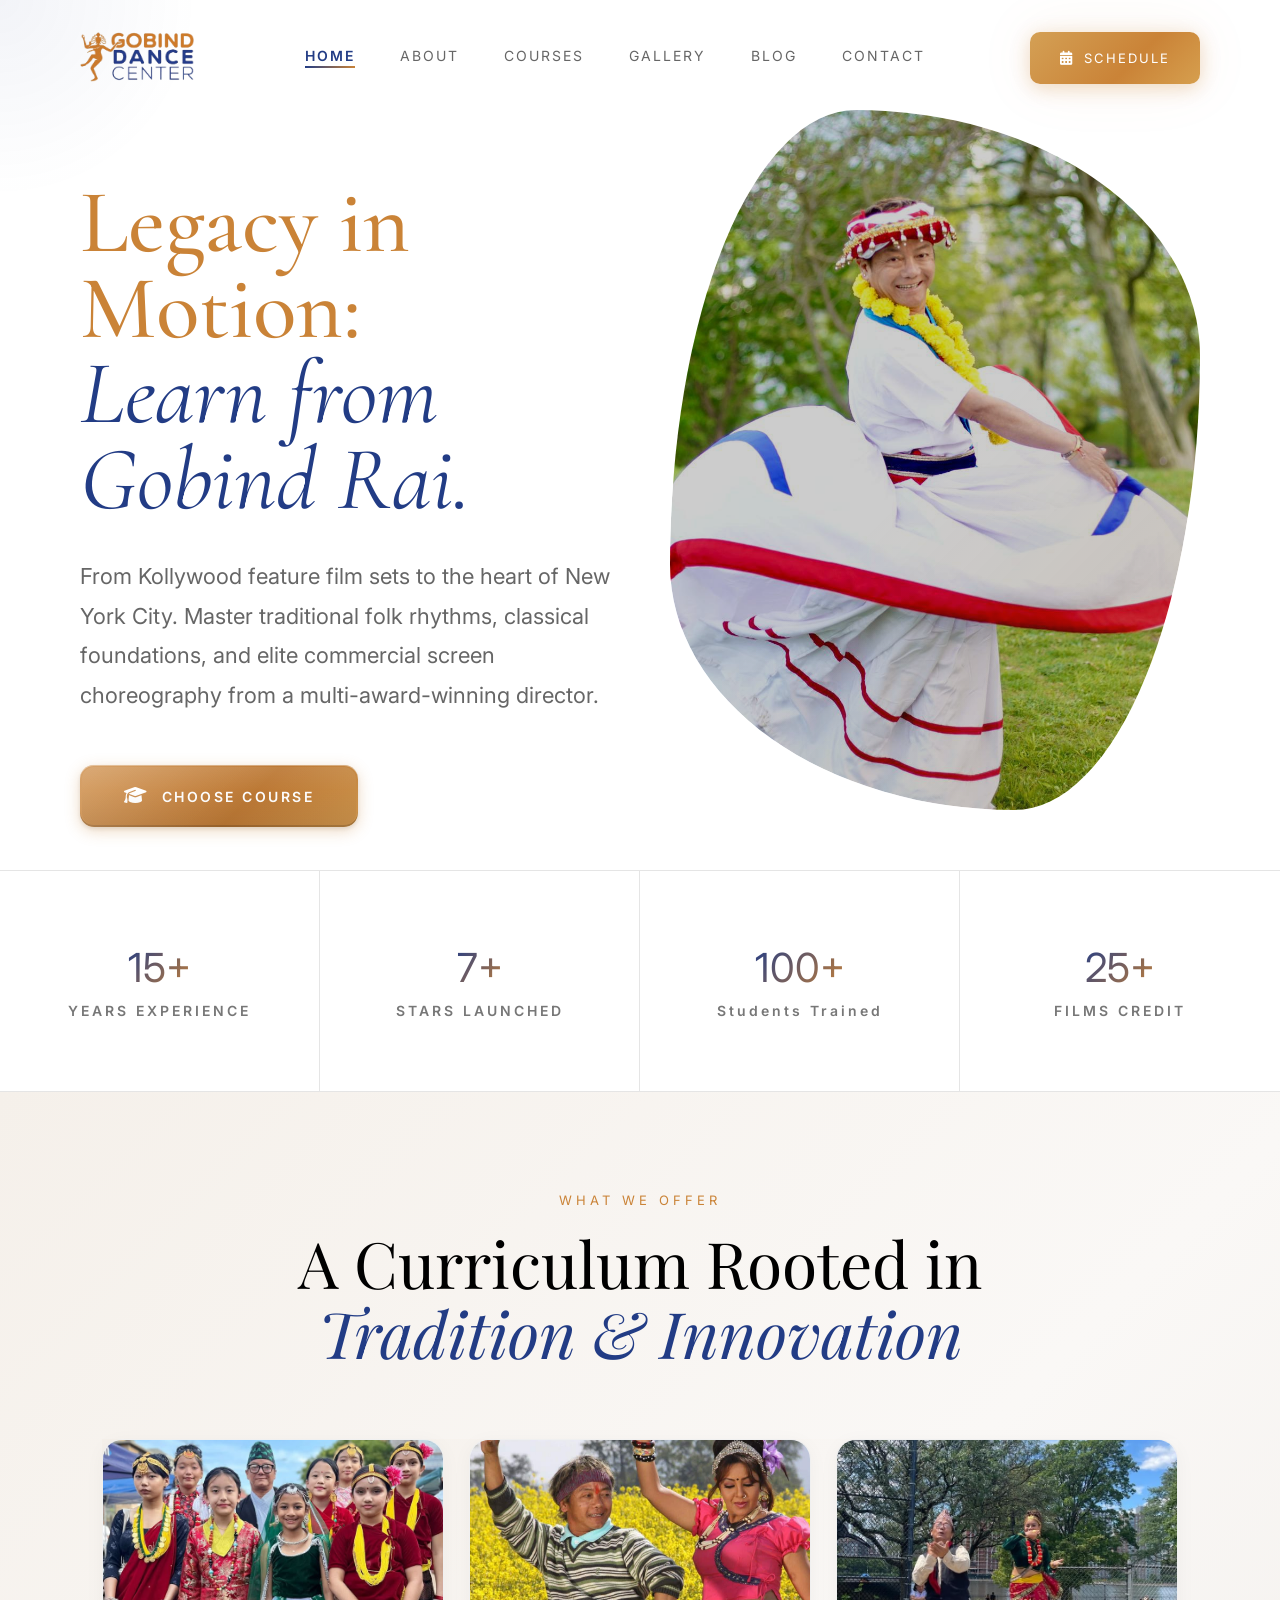
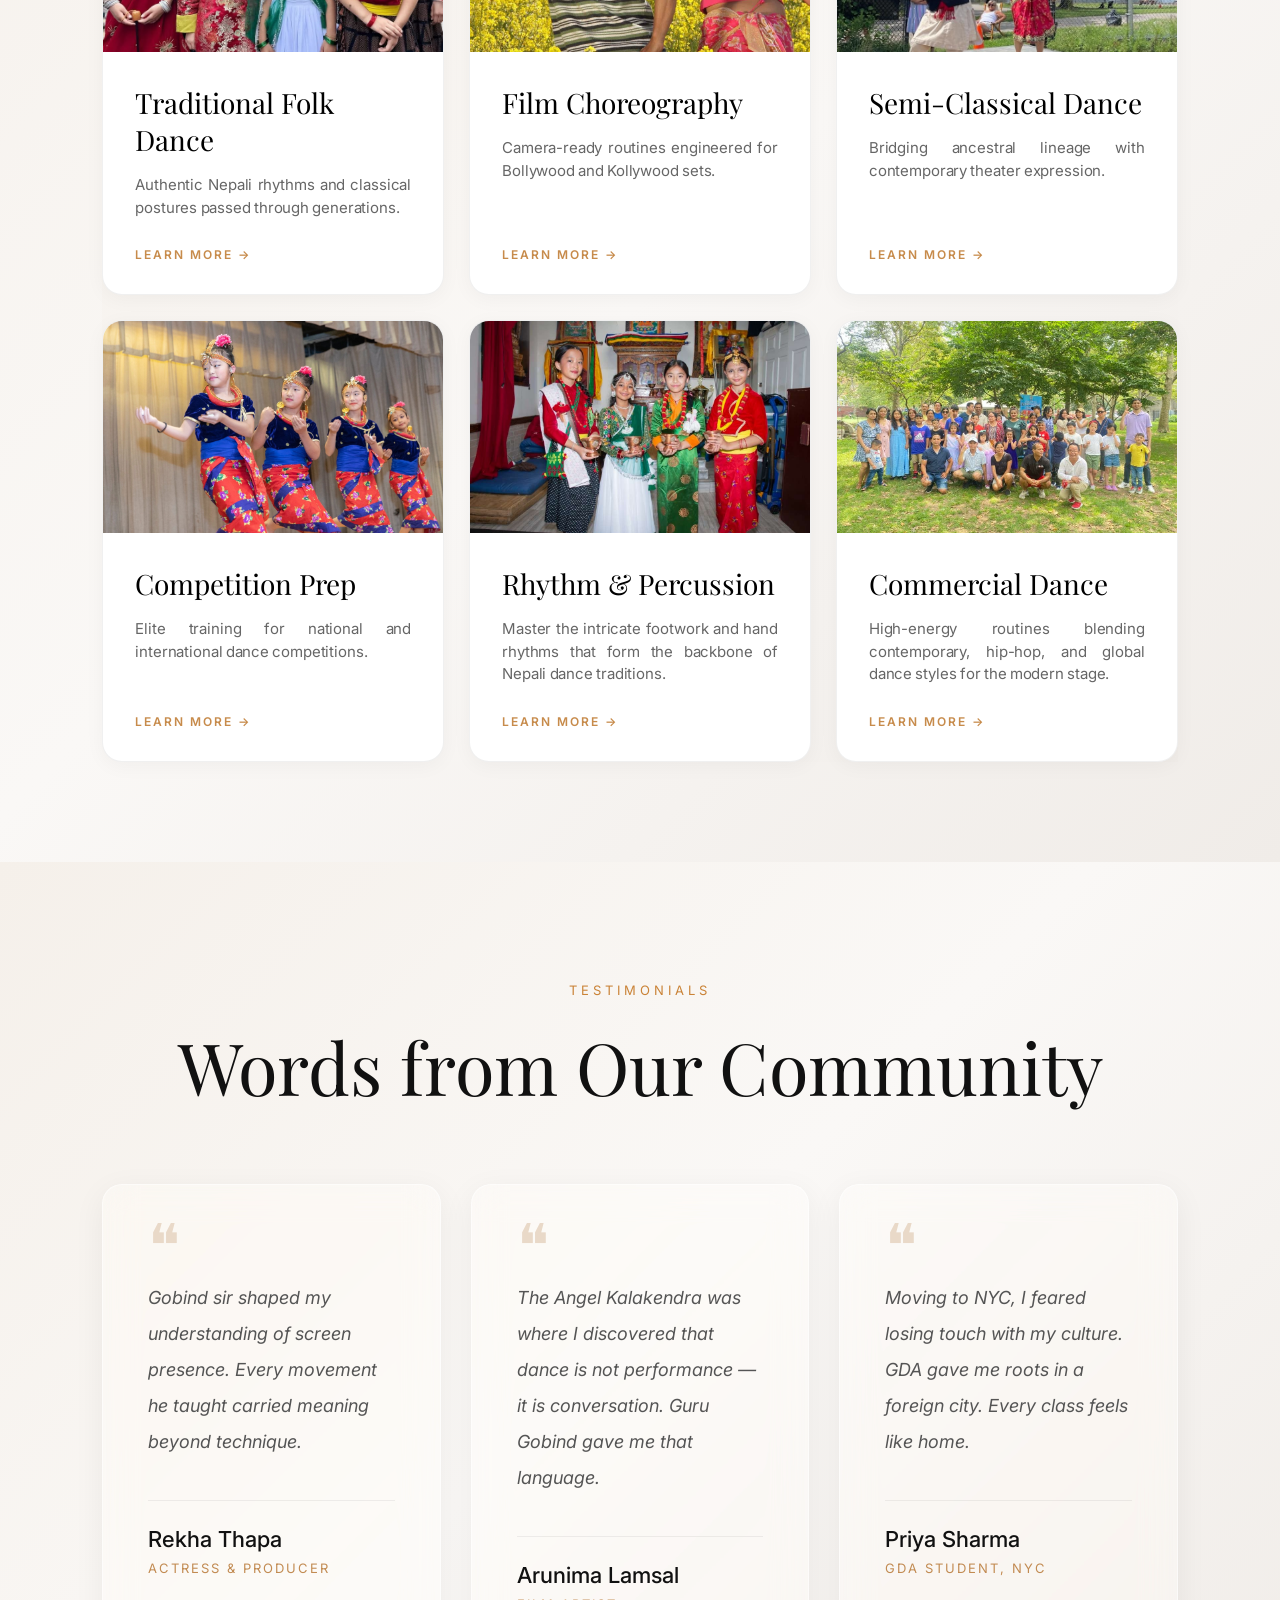
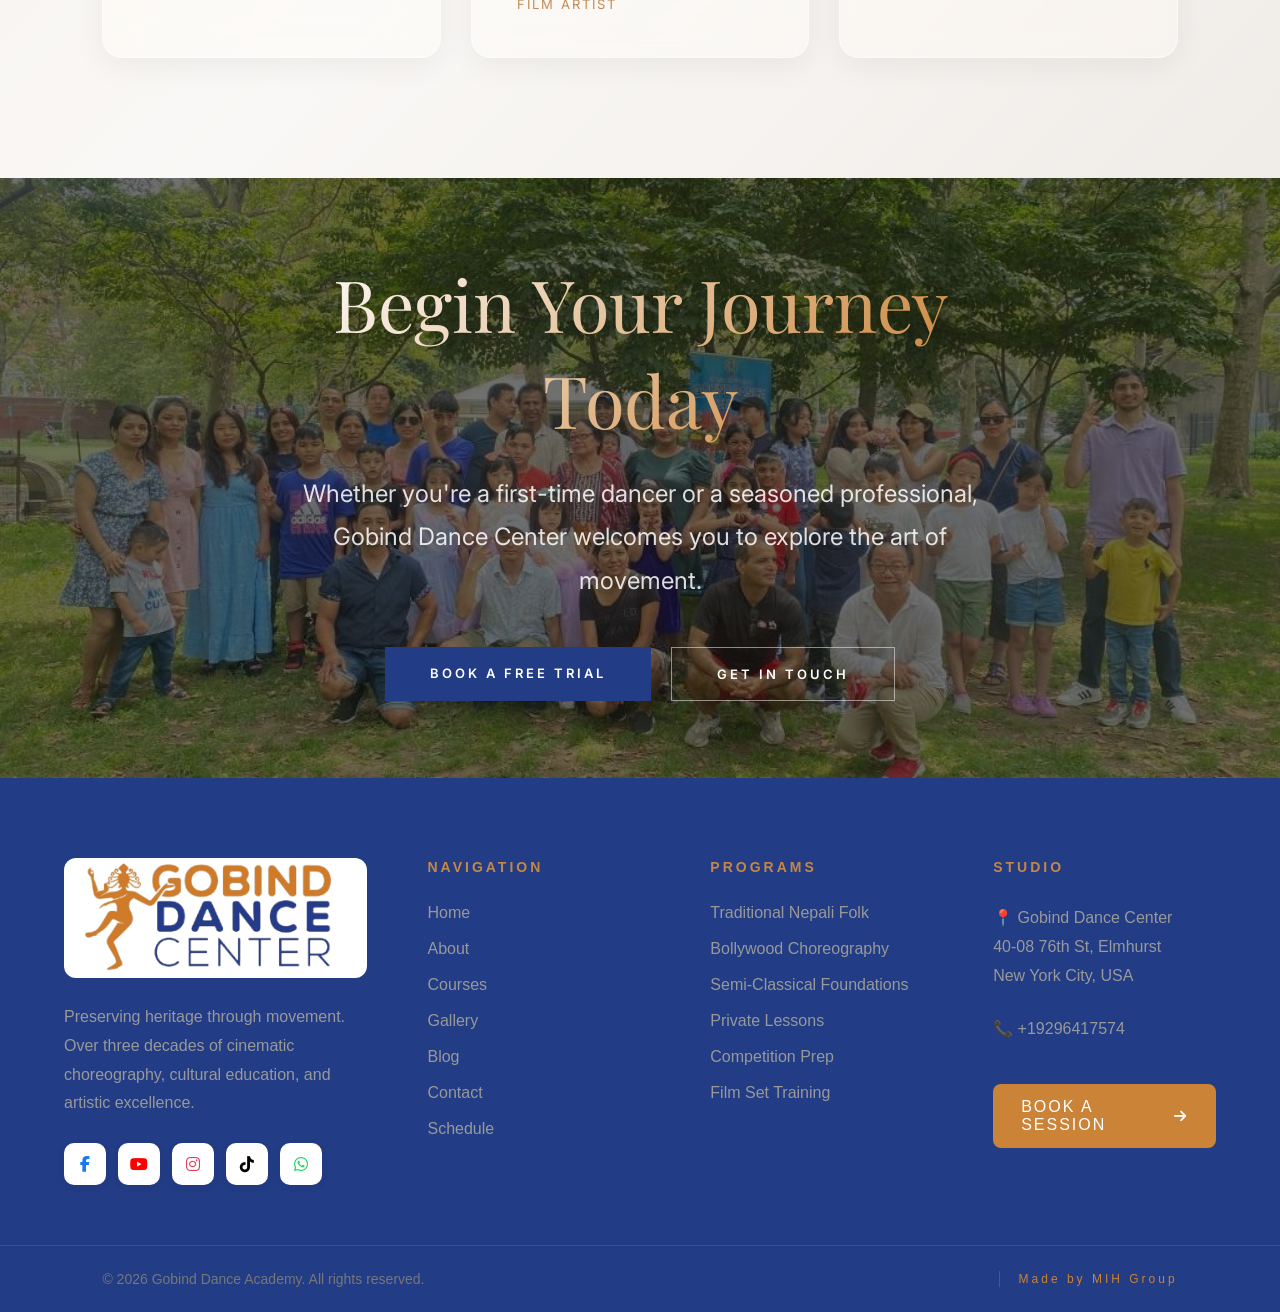
==== index.html @ f8ef35c6 "Switch to graduation cap icon, enhance button texture with dual gradients, add icon bob animation" ====
<!DOCTYPE html>
<html lang="en">
<head>
<meta charset="UTF-8">
<meta name="viewport" content="width=device-width, initial-scale=1.0">

<title>Gobind Dance Center</title>
<link rel="icon" type="image/png" href="assets/images/fab.png">
<link href="https://fonts.googleapis.com/css2?family=Playfair+Display:wght@400;500;600&display=swap" rel="stylesheet">
<link href="https://fonts.googleapis.com/css2?family=Cormorant+Garamond:wght@300;400;500;600;700&family=Inter:wght@300;400;500;600&display=swap" rel="stylesheet">
<link rel="stylesheet"
href="https://cdnjs.cloudflare.com/ajax/libs/font-awesome/6.5.1/css/all.min.css">
<link rel="stylesheet" href="./css/style.css">

</head>

<body>
<div class="preloader">
    <div class="preloader-logo">
        <img src="assets/images/image-removebg-preview.png" alt="Gobind Dance Academy">
    </div>
    <div class="preloader-bar"><span></span></div>
</div>

<div class="scroll-progress"></div>

<div class="cursor-glow"></div>

<div class="nav-overlay"></div>

<button class="back-to-top" aria-label="Back to top"><i class="fas fa-chevron-up"></i></button>

<header>
    <div class="logo-section">
        <div class="logo">
        <a href="index.html"><img src="assets/images/image-removebg-preview.png"></a>
        </div>
    </div>

    <div class="hamburger" aria-label="Toggle menu">
        <span></span>
        <span></span>
        <span></span>
    </div>

    <nav>
    <div class="nav-links">
        <a href="index.html" class="active">HOME</a>
        <a href="about.html">ABOUT</a>
        <a href="courses.html">COURSES</a>
        <a href="gallery.html">GALLERY</a>
        <a href="blog.html">BLOG</a>
        <a href="contact.html">CONTACT</a>
        <a href="schedule.html" class="nav-schedule-btn"><i class="fas fa-calendar-alt"></i> SCHEDULE</a>
    </div>
    </nav>

    <a href="schedule.html" class="schedule-btn ripple-btn">
        <i class="fas fa-calendar-alt"></i> SCHEDULE
    </a>
</header>

<section class="hero">

    <div class="hero-left">
        <h1>
            Legacy in Motion:
            <span>Learn from Gobind Rai.</span>
        </h1>

        <p class="description">
            From Kollywood feature film sets to the heart of New York City.
            Master traditional folk rhythms, classical foundations, and elite
            commercial screen choreography from a multi-award-winning director.
        </p>

        <div class="buttons">

            <a href="courses.html" class="primary-btn ripple-btn">
                <i class="fas fa-graduation-cap"></i> CHOOSE COURSE
            </a>

        </div>

    </div>

    <div class="hero-right">
        <div class="hero-3d-tilt">
            <img src="assets/images/gobind5.jpeg" alt="Dancer" class="hero-img">
        </div>
    </div>
</section>

<section class="stats reveal">
    <div class="stat-box">
        <h2><span class="count-num" data-target="30">0</span>+</h2>
        <p>YEARS EXPERIENCE</p>
    </div>
    <div class="stat-box">
        <h2><span class="count-num" data-target="15">0</span>+</h2>
        <p>STARS LAUNCHED</p>
    </div>
    <div class="stat-box">
        <h2><span class="count-num" data-target="200">0</span>+</h2>
        <p>Students Trained</p>
    </div>

    <div class="stat-box">
        <h2><span class="count-num" data-target="50">0</span>+</h2>
        <p>FILMS CREDIT</p>
    </div>
</section>

<section class="services reveal">
    <div class="section-title">
        <span>WHAT WE OFFER</span>
        <h2>
            A Curriculum Rooted in<br>
            <em>Tradition & Innovation</em>
        </h2>
    </div>

    <div class="carousel-wrap">
        <div class="service-grid carousel-track">
            <div class="service-card carousel-slide">
                <div class="card-cover">
                    <img src="assets/images/group6.jpeg" alt="Traditional Folk" loading="lazy">
                </div>
                <div class="card-body">
                    <h3>Traditional Folk Dance</h3>
                    <p>Authentic Nepali rhythms and classical postures passed through generations.</p>
                    <a href="courses.html">LEARN MORE →</a>
                </div>
            </div>

            <div class="service-card carousel-slide">
                <div class="card-cover">
                    <img src="assets/images/film.jpeg" alt="Film Choreography" loading="lazy">
                </div>
                <div class="card-body">
                    <h3>Film Choreography</h3>
                    <p>Camera-ready routines engineered for Bollywood and Kollywood sets.</p>
                    <a href="courses.html">LEARN MORE →</a>
                </div>
            </div>

            <div class="service-card carousel-slide">
                <div class="card-cover">
                    <img src="assets/images/4e8510a8-af41-4be0-a759-9cf8679da20e.jpg" alt="Semi-Classical" loading="lazy">
                </div>
                <div class="card-body">
                    <h3>Semi-Classical Dance</h3>
                    <p>Bridging ancestral lineage with contemporary theater expression.</p>
                    <a href="courses.html">LEARN MORE →</a>
                </div>
            </div>

            <div class="service-card carousel-slide">
                <div class="card-cover">
                    <img src="assets/images/Dance.jpg" alt="Competition Prep" loading="lazy">
                </div>
                <div class="card-body">
                    <h3>Competition Prep</h3>
                    <p>Elite training for national and international dance competitions.</p>
                    <a href="courses.html">LEARN MORE →</a>
                </div>
            </div>

            <div class="service-card carousel-slide">
                <div class="card-cover">
                    <img src="assets/images/group3.jpg" alt="Rhythm & Percussion" loading="lazy">
                </div>
                <div class="card-body">
                    <h3>Rhythm & Percussion</h3>
                    <p>Master the intricate footwork and hand rhythms that form the backbone of Nepali dance traditions.</p>
                    <a href="courses.html">LEARN MORE →</a>
                </div>
            </div>

            <div class="service-card carousel-slide">
                <div class="card-cover">
                    <img src="assets/images/group.jpg" alt="Commercial Dance" loading="lazy">
                </div>
                <div class="card-body">
                    <h3>Commercial Dance</h3>
                    <p>High-energy routines blending contemporary, hip-hop, and global dance styles for the modern stage.</p>
                    <a href="courses.html">LEARN MORE →</a>
                </div>
            </div>
        </div>

        <button class="carousel-arrow carousel-prev" aria-label="Previous">‹</button>
        <button class="carousel-arrow carousel-next" aria-label="Next">›</button>
        <div class="carousel-dots"></div>
    </div>
</section>
<section class="testimonials reveal">
    <div class="section-header">
        <p>TESTIMONIALS</p>
        <h2>Words from Our Community</h2>
    </div>

    <div class="testimonial-wrap">
        <div class="testimonial-grid">

            <div class="testimonial-card">
                <div class="quote">❝</div>

                <p class="testimonial-text">
                    Gobind sir shaped my understanding of screen
                    presence. Every movement he taught carried
                    meaning beyond technique.
                </p>

                <hr>

                <h4>Rekha Thapa</h4>
                <span>ACTRESS & PRODUCER</span>
            </div>

            <div class="testimonial-card">
                <div class="quote">❝</div>

                <p class="testimonial-text">
                    The Angel Kalakendra was where I discovered that
                    dance is not performance — it is conversation.
                    Guru Gobind gave me that language.
                </p>

                <hr>

                <h4>Arunima Lamsal</h4>
                <span>FILM ARTIST</span>
            </div>

            <div class="testimonial-card">
                <div class="quote">❝</div>

                <p class="testimonial-text">
                    Moving to NYC, I feared losing touch with my
                    culture. GDA gave me roots in a foreign city.
                    Every class feels like home.
                </p>

                <hr>

                <h4>Priya Sharma</h4>
                <span>GDA STUDENT, NYC</span>
            </div>

        </div>

        <button class="carousel-arrow carousel-prev" aria-label="Previous">‹</button>
        <button class="carousel-arrow carousel-next" aria-label="Next">›</button>
    </div>

    <div class="testimonial-dots carousel-dots"></div>
</section>
<section class="cta-section reveal">
    <div class="overlay"></div>

    <div class="cta-inner">
        <div class="cta-content">
            <h2>Begin Your Journey Today</h2>

            <p>
                Whether you're a first-time dancer or a seasoned professional,
                Gobind Dance Center welcomes you to explore the art of movement.
            </p>

            <div class="cta-buttons">
                <a href="courses.html" class="btn-primary ripple-btn">BOOK A FREE TRIAL</a>
                <a href="contact.html" class="btn-secondary ripple-btn">GET IN TOUCH</a>
            </div>
        </div>
    </div>
</section>

<footer class="footer">
    <div class="footer-container">

        <!-- Company Info -->
        <div class="footer-col"> 
            <div class="footer-logo">
                <a href="index.html">
                <div class="logo-box">
                    <img src="assets/images/image-removebg-preview.png" alt="Gobind Dance Academy">
                </div>
                </a>
            </div>

            <p>
                Preserving heritage through movement. Over three decades of
                cinematic choreography, cultural education, and artistic excellence.
            </p>

            <div class="social-icons">
                <a href="https://www.facebook.com/gobind.rai.5"><i class="fab fa-facebook-f"></i><span class="si-label">Facebook</span></a>
                <a href="https://www.youtube.com/@GobindRaiEntertainment"><i class="fab fa-youtube"></i><span class="si-label">YouTube</span></a>
                <a href="https://www.instagram.com/gobind.rai.entertainment/"><i class="fab fa-instagram"></i><span class="si-label">Instagram</span></a>
                <a href="https://www.tiktok.com/@gobindrai11"><i class="fab fa-tiktok"></i><span class="si-label">TikTok</span></a>
                <a href="https://api.whatsapp.com/send/?phone=19296417574&text&type=phone_number&app_absent=0"><i class="fab fa-whatsapp"></i><span class="si-label">WhatsApp</span></a>

            </div>
        </div>

        <!-- Navigation -->
        <div class="footer-col">
            <h4>NAVIGATION</h4>
            <ul>
                <li><a href="index.html">Home</a></li>
                <li><a href="about.html">About</a></li>
                <li><a href="courses.html">Courses</a></li>
                <li><a href="gallery.html">Gallery</a></li>
                <li><a href="blog.html">Blog</a></li>
                <li><a href="contact.html">Contact</a></li>
                <li><a href="schedule.html">Schedule</a></li>
            </ul>
        </div>

        <!-- Programs -->
        <div class="footer-col">
            <h4>PROGRAMS</h4>
            <ul>
                <li><a href="courses.html">Traditional Nepali Folk</a></li>
                <li><a href="courses.html">Bollywood Choreography</a></li>
                <li><a href="courses.html">Semi-Classical Foundations</a></li>
                <li><a href="courses.html">Private Lessons</a></li>
                <li><a href="courses.html">Competition Prep</a></li>
                <li><a href="courses.html">Film Set Training</a></li>
            </ul>
        </div>

        <!-- Contact -->
        <div class="footer-col">
            <h4>STUDIO</h4>

            <p><a href="https://maps.google.com/?q=40-08+76th+St+Elmhurst+NY+11373" target="_blank" rel="noopener">📍 Gobind Dance Center<br>
                  40-08 76th St, Elmhurst<br>
                  New York City, USA</a></p>

            <p><a href="tel:+19296417574">📞 +19296417574</a></p>

            <a href="contact.html" class="footer-btn ripple-btn">
                BOOK A SESSION <i class="fas fa-arrow-right"></i>
            </a>
        </div>

    </div>

    <div class="footer-bottom">
        <p>© 2026 Gobind Dance Academy. All rights reserved.</p>
        <p class="footer-tm">Made by MIH Group</p>
    </div>
</footer>
<script src="js/main.js"></script>
</body>
</html>
---- css/style.css ----
:root
{
    --primary-color: #ca8337;
    --secondary-color: #223c85;
    --white: #fff;
    --transition: 0.4s cubic-bezier(0.25, 0.46, 0.45, 0.94);
    --shadow-sm: 0 2px 8px rgba(0,0,0,0.06);
    --shadow-md: 0 8px 30px rgba(0,0,0,0.08);
    --shadow-lg: 0 20px 60px rgba(0,0,0,0.1);
    --radius: 12px;
}




*{
    margin:0;
    padding:0;
    box-sizing:border-box;
}

body{
    background:#ffffff;
    font-family:'Inter',sans-serif;
    padding-top: 110px;
}

/* HEADER */

header{
    position: fixed;
    top: 0;
    left: 0;
    width: 100%;
    display:flex;
    justify-content:space-between;
    align-items:center;
    padding:30px 80px;
    transition: background 0.3s ease, padding 0.3s ease, box-shadow 0.3s ease;
    z-index:10;
    background: transparent;
    backdrop-filter: blur(0);
}

header.scrolled{
    background: rgba(255,255,255,0.72);
    backdrop-filter: blur(16px);
    box-shadow: 0 24px 40px rgba(0,0,0,0.08);
    padding:22px 80px;
}

.logo-section{
    display:flex;
    align-items:center;
    gap:16px;
}

.logo-section a {
    display: flex;
    align-items: center;
    transition: opacity 0.3s ease;
}

.logo-section a:hover {
    opacity: 0.8;
}

.logo-section img{
    width:auto;
    height:55px;
    max-width:100%;
    display:block;
    object-fit:contain;
    transition: transform 0.3s ease;
}

.logo-section a:hover img {
    transform: scale(1.03);
}

nav{
    display:flex;
    align-items:center;
}

nav .nav-links{
    display:flex;
    gap:45px;
}

nav .nav-links a{
    text-decoration:none;
    color:#666;
    font-size:14px;
    letter-spacing:2px;
    transition: color 0.3s ease;
    position:relative;
    padding-bottom:4px;
}

nav .nav-links a::after{
    content:'';
    position:absolute;
    left:0;
    bottom:0;
    width:0;
    height:2px;
    background:var(--secondary-color);
    transition: width 0.3s ease;
}

nav .nav-links a:hover::after,
nav .nav-links a:focus::after{
    width:100%;
}

nav .nav-links a:hover,
nav .nav-links a:focus{
    color:#223c85;
}

nav .nav-links a.active{
    color:#223c85;
}

nav .nav-links a.active::after{
    width:100%;
}

.schedule-btn{
    text-decoration:none;
    background:linear-gradient(
        135deg,
        #d4a055 0%,
        #ca8337 15%,
        #dcad5a 30%,
        #e8c076 45%,
        #f0d090 55%,
        #e8c076 65%,
        #dcad5a 80%,
        #ca8337 92%,
        #d4a055 100%
    );
    background-size:400% 400%;
    color:#fff;
    padding:18px 30px;
    letter-spacing:2px;
    font-size:13px;
    cursor:pointer;
    border-radius:10px;
    transition:all 0.5s cubic-bezier(0.175, 0.885, 0.32, 1.275);
    box-shadow:0 4px 20px rgba(202,131,55,0.3), 0 0 60px rgba(202,131,55,0.08);
    display:inline-flex;
    align-items:center;
    gap:10px;
}

.schedule-btn i {
    font-size:14px;
    transition:transform 0.5s cubic-bezier(0.175, 0.885, 0.32, 1.275);
}

.schedule-btn:hover,
.schedule-btn:focus{
    color:#fff;
    transform:translateY(-4px) scale(1.05);
    border-radius:10px;
    box-shadow:0 18px 50px rgba(202,131,55,0.45), 0 0 100px rgba(202,131,55,0.18);
    transition:all 1s cubic-bezier(0.175, 0.885, 0.32, 1.275);
    animation:gradientFlow 2s ease infinite;
}

.schedule-btn:hover i {
    animation:iconInteractive 3s ease-in-out forwards;
    transition:transform 1s cubic-bezier(0.175, 0.885, 0.32, 1.275);
}

/* HERO */

.hero{
    display:grid;
    grid-template-columns:1fr 1fr;
    align-items:start;
    gap:60px;
    padding:0 80px 60px;
}

.hero-left {
    padding-top: 70px;
    height: 700px;
    display: flex;
    flex-direction: column;
}

.hero-left h1{
    font-family:'Cormorant Garamond',serif;
    font-size:90px;
    line-height:0.95;
    font-weight:500;
    color:var(--primary-color);
}

.hero-left h1 span{
    display:block;
    color: var(--secondary-color);
    font-style:italic;
    font-weight:400;
}

.description{
    max-width:600px;
    margin-top:35px;
    color:#666;
    font-size:22px;
    line-height:1.8;
}

.buttons{
    display:flex;
    gap:25px;
    margin-top:50px;
}

.primary-btn{
    text-decoration:none;
    background:
        linear-gradient(135deg, rgba(255,255,255,0.1) 0%, transparent 50%),
        linear-gradient(135deg, #ca8337 0%, #b87028 30%, #d4a055 60%, #b87028 85%, #ca8337 100%);
    background-size: 300% 300%, 200% 200%;
    color: #fff;
    padding:22px 44px;
    letter-spacing:2.5px;
    font-size:14px;
    font-weight:600;
    display: inline-flex;
    align-items: center;
    gap: 12px;
    transition: all 0.5s cubic-bezier(0.34,1.56,0.64,1);
    cursor:pointer;
    border-radius:14px;
    box-shadow: 0 4px 15px rgba(202,131,55,0.3),
                0 2px 4px rgba(0,0,0,0.1),
                inset 0 1px 0 rgba(255,255,255,0.35),
                inset 0 -2px 0 rgba(0,0,0,0.2);
    position: relative;
    overflow: hidden;
}
.primary-btn::before {
    content: '';
    position: absolute;
    inset: 0;
    background: linear-gradient(135deg, rgba(255,255,255,0.18) 0%, rgba(255,255,255,0.05) 40%, transparent 60%);
    border-radius: inherit;
    pointer-events: none;
}
.primary-btn::after {
    content: '';
    position: absolute;
    inset: 2px;
    border-radius: 12px;
    background: linear-gradient(180deg, rgba(255,255,255,0.08) 0%, transparent 40%, rgba(0,0,0,0.06) 100%);
    pointer-events: none;
}
.primary-btn i {
    font-size: 18px;
    transition: transform 0.6s cubic-bezier(0.34,1.56,0.64,1);
}
.primary-btn:hover,
.primary-btn:focus{
    background:
        linear-gradient(135deg, rgba(255,255,255,0.12) 0%, transparent 50%),
        linear-gradient(135deg, #d4954a 0%, #ca8337 30%, #e0b06a 60%, #ca8337 85%, #d4954a 100%);
    background-size: 300% 300%, 200% 200%;
    color: #fff;
    transform: translateY(-4px) scale(1.04);
    box-shadow: 0 16px 40px rgba(202,131,55,0.45),
                0 4px 8px rgba(0,0,0,0.1),
                inset 0 1px 0 rgba(255,255,255,0.4),
                inset 0 -2px 0 rgba(0,0,0,0.2);
    animation: btnGradientShift 2.5s ease infinite;
}
.primary-btn:hover i {
    transform: translateX(6px) scale(1.2) rotate(-10deg);
    animation: iconBob 0.6s ease infinite alternate;
}
.primary-btn:active {
    transform: translateY(-1px) scale(0.98);
    box-shadow: 0 4px 12px rgba(202,131,55,0.3),
                inset 0 1px 0 rgba(255,255,255,0.2),
                inset 0 -1px 0 rgba(0,0,0,0.15);
}

@keyframes btnGradientShift {
    0%   { background-position: 0% 50%, 0% 50%; }
    50%  { background-position: 100% 50%, 100% 50%; }
    100% { background-position: 0% 50%, 0% 50%; }
}

@keyframes iconBob {
    0%   { transform: translateX(6px) scale(1.2) rotate(-10deg); }
    100% { transform: translateX(10px) scale(1.25) rotate(-5deg); }
}

.secondary-btn{
    text-decoration:none;
    color:#333;
    border:1px solid #ddd;
    padding:24px 36px;
    background:white;
}

.hero-right {
    position:relative;
    perspective: 1200px;
    overflow: hidden;
    border-radius: 35% 65% 35% 65% / 65% 35% 65% 35%;
    transition: border-radius 0.8s cubic-bezier(0.34, 1.56, 0.64, 1),
                filter 0.6s ease,
                transform 0.8s cubic-bezier(0.34, 1.56, 0.64, 1);
    filter: brightness(1) contrast(1);
    animation:shapeMorph 2s cubic-bezier(0.34, 1.56, 0.64, 1) forwards;
}

.hero-right::before {
    content:'';
    position:absolute;
    inset:0;
    background:rgba(0,0,0,0.2);
    z-index:1;
    border-radius:inherit;
    pointer-events:none;
}

.hero-right:hover {
    border-radius: 50%;
    filter: brightness(1.04) contrast(1.02);
    transform: scale(1.02);
}

.hero-right::after {
    content: '';
    position: absolute;
    inset: 0;
    background: linear-gradient(135deg, transparent 50%, rgba(202,131,55,0.15));
    pointer-events: none;
}

.hero-img {
    width: 100%;
    height: 100%;
    object-fit: cover;
    box-shadow: 0 30px 60px rgba(0,0,0,0.15);
    animation:imgReveal 2s cubic-bezier(0.34, 1.56, 0.64, 1) forwards;
}

.hero-3d-tilt {
    width: 100%;
    height: 100%;
    transform-style: preserve-3d;
    transition: transform 0.1s ease;
}

.hero-right {
    height: 700px;
}

@keyframes shapeMorph {
    0% {
        border-radius: 30% 70% 70% 30% / 70% 30% 30% 70%;
        transform:scale(0.8) rotate(-12deg);
        filter:blur(6px) brightness(0.6);
    }
    35% {
        border-radius: 20% 80% 50% 50% / 80% 20% 50% 50%;
        transform:scale(1.06) rotate(4deg);
        filter:blur(1px) brightness(1.1);
    }
    65% {
        border-radius: 40% 60% 30% 70% / 60% 40% 60% 40%;
        transform:scale(0.98) rotate(-2deg);
        filter:blur(0.5px) brightness(1.02);
    }
    100% {
        border-radius: 35% 65% 35% 65% / 65% 35% 65% 35%;
        transform:scale(1) rotate(0deg);
        filter:brightness(1) contrast(1);
    }
}

@keyframes imgReveal {
    0% {
        clip-path:inset(5% 8% 12% 6% round 20%);
        transform:scale(1.15);
        filter:saturate(0.3);
    }
    100% {
        clip-path:inset(0 round 0);
        transform:scale(1);
        filter:saturate(1);
    }
}

/* Glass header effect when scrolling */
header.scrolled nav .nav-links a,
header.scrolled .logo-text p,
header.scrolled .logo-text h3{
    color: #333;
}

header.scrolled .schedule-btn {
    color: #fff;
}

/* COUNTER */

.stats {
    display: grid;
    grid-template-columns: repeat(4, 1fr);
    border-top: 1px solid #e5e5e5;
    border-bottom: 1px solid #e5e5e5;
}

.stat-box {
    height: 220px;
    display: flex;
    flex-direction: column;
    justify-content: center;
    align-items: center;
    border-right: 1px solid #e5e5e5;
    text-align: center;
}

.stat-box:last-child {
    border-right: none;
}

.stat-box h2 {
    font-size: 40px;
    font-weight: 400;
    margin: 0;
}

.stat-box p {
    font-size: 14px;
    letter-spacing: 3px;
    margin-top: 10px;
    color: #777;
    font-weight: 600;
}

/* SERVICES */

.services{
    padding:100px 8%;
    background: linear-gradient(135deg, #f5f0ea 0%, #faf8f6 50%, #f0ece8 100%);
}

.services.reveal {
    opacity: 1;
    transform: none;
}

.section-title{
    text-align:center;
    margin-bottom:70px;
}

.section-title span{
    color:var(--primary-color);
    font-size:13px;
    letter-spacing:4px;
    display:block;
    margin-bottom:20px;
}

.section-title h2{
    font-size:64px;
    font-weight:400;
    line-height:1.1;
    margin:0 0 25px;
    font-family: "Playfair Display", serif;
}

.section-title em{
    font-style:italic;
    color: var(--secondary-color);
    font-weight:300;
}

.service-grid{
    display:grid;
    grid-template-columns:repeat(3,1fr);
    gap:25px;
}

.service-card{
    min-height:320px;
    display:flex;
    flex-direction:column;
    transition:.4s;
    background: #fff;
    border: 1px solid rgba(0,0,0,0.06);
    border-radius: 20px;
    box-shadow: 0 4px 20px rgba(0,0,0,0.04);
    overflow: hidden;
}

.card-cover {
    width: 100%;
    aspect-ratio: 16 / 10;
    overflow: hidden;
    flex-shrink: 0;
    background: #e8ddd0;
    position: relative;
}

.card-cover img {
    width: 100%;
    height: 100%;
    object-fit: cover;
    display: block;
}

.card-label {
    position: absolute;
    top: 12px;
    right: 12px;
    padding: 6px 18px;
    background: rgba(0,0,0,0.35);
    backdrop-filter: blur(8px);
    -webkit-backdrop-filter: blur(8px);
    border-radius: 20px;
    font-family: 'Inter', sans-serif;
    font-size: 12px;
    font-weight: 600;
    letter-spacing: 1.5px;
    text-transform: uppercase;
    color: #fff;
    border: 1px solid rgba(255,255,255,0.3);
    z-index: 2;
    pointer-events: none;
    opacity: 0;
    transform: scale(0.85);
    transition: opacity 0.3s ease, transform 0.3s cubic-bezier(0.34, 1.56, 0.64, 1);
}

.course-card:hover .card-label {
    opacity: 1;
    transform: scale(1);
}

.card-body {
    padding: 32px;
    flex: 1;
    display: flex;
    flex-direction: column;
}

.service-card:hover{
    transform:translateY(-8px);
    box-shadow:0 20px 60px rgba(0,0,0,0.1);
    border-color: rgba(202,131,55,0.25);
}

.service-card h3{
    font-size:28px;
    margin-bottom:16px;
    font-family:"Playfair Display", serif;
    font-weight:400;
}

.service-card p{
    color:#666;
    line-height:1.7;
    margin-bottom:28px;
    font-size:15px;
    flex-grow:1;
}

.service-card a{
    text-decoration:none;
    color:#c78b4b;
    letter-spacing:2px;
    font-size:12px;
    font-weight:600;
    display:inline-flex;
    align-items:center;
    gap:6px;
    transition:all 0.35s cubic-bezier(0.25, 0.46, 0.45, 0.94);
}

.service-card a:hover{
    letter-spacing:3px;
    gap:8px;
    color:var(--secondary-color);
}

@media(max-width:992px){
    .service-grid{
        grid-template-columns:repeat(2,1fr);
    }

    .section-title h2{
        font-size:48px;
    }
}

@media(max-width:640px){
    .service-grid{
        grid-template-columns:1fr;
    }

    .section-title h2{
        font-size:36px;
    }
}




.testimonials{
    padding:120px 8%;
    background: linear-gradient(135deg, #f5f0ea 0%, #faf8f6 50%, #f0ece8 100%);
    position: relative;
}

.section-header{
    text-align:center;
    margin-bottom:70px;
}

.section-header p{
    color:var(--primary-color);
    font-size:13px;
    letter-spacing:4px;
    margin-bottom:20px;
}

.section-header h2{
    font-family:"Playfair Display", serif;
    font-size:72px;
    font-weight:400;
    margin:0 0 25px;
    color:#111;
}

.testimonial-grid{
    display:grid;
    grid-template-columns:repeat(3,1fr);
    gap:30px;
}

.testimonial-card{
    padding:45px;
    min-height:340px;
    background: rgba(255,255,255,0.35);
    backdrop-filter: blur(16px) saturate(180%);
    -webkit-backdrop-filter: blur(16px) saturate(180%);
    border: 1px solid rgba(255,255,255,0.5);
    border-radius: 20px;
    box-shadow: 0 8px 32px rgba(0,0,0,0.06);
    transition:.4s ease;
}

.testimonial-card:hover{
    transform:translateY(-10px);
    background: rgba(255,255,255,0.5);
    border-color: rgba(202,131,55,0.2);
    box-shadow: 0 20px 60px rgba(0,0,0,0.1);
}

.quote{
    font-size:50px;
    color:#e9d9c8;
    line-height:1;
    margin-bottom:20px;
}

.testimonial-text{
    font-size:18px;
    line-height:2;
    color:#555;
    font-style:italic;
    margin-bottom:40px;
}

.testimonial-card hr{
    border:none;
    border-top:1px solid rgba(0,0,0,0.06);
    margin-bottom:25px;
}

.testimonial-card h4{
    margin:0;
    font-size:22px;
    font-weight:500;
    color:#111;
}

.testimonial-card span{
    display:block;
    margin-top:8px;
    color:#c28b52;
    font-size:13px;
    letter-spacing:2px;
}

@media(max-width:992px){

    .testimonial-grid{
        grid-template-columns:1fr;
    }

    .section-header h2{
        font-size:48px;
    }

}

.cta-section{
    position:relative;
    min-height:600px;
    background:#111;
    display:flex;
    justify-content:center;
    align-items:center;
    text-align:center;
    overflow:hidden;
}

.cta-section::after {
    content: '';
    position: absolute;
    inset: 0;
    background: url('../assets/images/group.jpg') center/cover no-repeat;
    opacity: 0.4;
    z-index: 0;
}

.cta-inner{
    width:100%;
    max-width:1100px;
    padding:0 20px;
    position:relative;
    z-index:2;
}

.cta-content{
    max-width:700px;
    margin:0 auto;
    color:white;
    z-index:2;
}

.cta-content h2{
    font-family:"Playfair Display", serif;
    font-size:72px;
    font-weight:400;
    margin-bottom:25px;
}

.cta-content p{
    font-size:24px;
    line-height:1.8;
    color:rgba(255,255,255,0.85);
    margin-bottom:45px;
}

.cta-buttons{
    display:flex;
    justify-content:center;
    gap:20px;
}

.btn-primary{
    padding:18px 45px;
    background:var(--secondary-color);
    color:white;
    text-decoration:none;
    letter-spacing:3px;
    font-size:13px;
    font-weight:600;
    transition:.3s;
}

.btn-primary:hover{
    background: var(--primary-color);
    transform: translateY(-1px);
}

.btn-secondary{
    padding:18px 45px;
    border:1px solid rgba(255,255,255,.5);
    color:white;
    text-decoration:none;
    letter-spacing:3px;
    font-size:13px;
    font-weight:600;
    transition:.3s;
}

.btn-secondary:hover{
    background:white;
    color:#111;
}

/*FOOTER*/

.footer {
    background: var(--secondary-color);
    color: #fff;
    padding-top: 80px;
    font-family: 'Poppins', sans-serif;
}

.footer-container {
    width: 90%;
    max-width: 1400px;
    margin: auto;
    display: grid;
    grid-template-columns: repeat(4, 1fr);
    gap: 60px;
    padding-bottom: 60px;
    align-items: start;
}

.footer-logo {
    display: flex;
    align-items: center;
    gap: 12px;
    margin-bottom: 25px;
}

.footer-logo a {
    display: inline-block;
    transition: transform 0.3s ease;
}

.footer-logo a:hover {
    transform: scale(1.05);
}

.logo-box {
    height: 120px;
    width: auto;
    padding: 0 20px;
    background: #fff;
    border-radius: 12px;
    display: flex;
    align-items: center;
    justify-content: center;
    transition: box-shadow 0.3s ease;
}

.logo-box img {
    height: 100%;
    width: auto;
    object-fit: contain;
    display: block;
}

.footer-logo a:hover .logo-box {
    box-shadow: 0 4px 20px rgba(255,255,255,0.15);
}

.footer-logo h3 {
    font-size:20px;
    letter-spacing:2px;
    margin:0;
}

.footer-logo span {
    font-size:12px;
    color:#ccc;
    letter-spacing:2px;
}

.footer-col p {
    color: #999;
    line-height: 1.8;
    margin-bottom: 25px;
    transition: color 0.3s ease, padding-left 0.3s ease;
    position: relative;
}

.footer-col p a {
    color: inherit;
    text-decoration: none;
}

.footer-col p::after {
    content: '';
    position: absolute;
    left: 0;
    top: 0;
    width: 3px;
    height: 0;
    background: var(--primary-color);
    border-radius: 2px;
    transition: height 0.35s cubic-bezier(0.25, 0.46, 0.45, 0.94);
}

.footer-col p:hover {
    color: var(--primary-color);
    padding-left: 16px;
}

.footer-col p:hover::after {
    height: 100%;
}

.footer-col h4 {
    color:#c48747;
    margin-bottom:25px;
    letter-spacing:3px;
    font-size:14px;
    position:relative;
    display:inline-block;
    padding-bottom:4px;
    transition:color 0.3s ease;
}

.footer-col h4::after {
    content:'';
    position:absolute;
    left:0;
    bottom:0;
    width:0;
    height:2px;
    background:#d4954a;
    transition:width 0.3s ease;
}

.footer-col h4:hover {
    color:var(--primary-color);
}

.footer-col h4:hover::after {
    width:100%;
    background:var(--primary-color);
}

.footer-col ul {
    list-style: none;
    padding: 0;
}

.footer-col ul li {
    margin-bottom: 18px;
    color: #999;
    transition: color 0.3s ease, padding-left 0.3s ease;
    cursor: default;
    position: relative;
}

.footer-col ul li::after {
    content: '';
    position: absolute;
    left: 0;
    top: 0;
    width: 3px;
    height: 0;
    background: var(--primary-color);
    border-radius: 2px;
    transition: height 0.35s cubic-bezier(0.25, 0.46, 0.45, 0.94);
}

.footer-col ul li:hover {
    color: var(--primary-color);
    padding-left: 16px;
}

.footer-col ul li:hover::after {
    height: 100%;
}

.footer-col ul li a {
    color: #999;
    text-decoration: none;
    position: relative;
    display: inline-block;
    transition: color 0.3s ease, transform 0.3s ease;
}

.footer-col ul li a::after {
    content: '';
    position: absolute;
    left: 0;
    bottom: -2px;
    width: 0;
    height: 1px;
    background: #c48747;
    transition: width 0.35s cubic-bezier(0.25, 0.46, 0.45, 0.94);
}

.footer-col ul li a:hover {
    color: var(--primary-color);
    transform: translateX(6px);
}

.footer-col ul li a:hover::after {
    width: 100%;
}

.social-icons {
    display: flex;
    gap: 12px;
}

.social-icons a {
    width:42px;
    height:42px;
    display:flex;
    align-items:center;
    justify-content:center;
    text-decoration:none;
    border-radius:10px;
    position:relative;
    background:#fff;
    transition:all 0.4s cubic-bezier(0.34,1.56,0.64,1);
}

.social-icons a::before {
    content:'';
    position:absolute;
    inset:0;
    border-radius:inherit;
    opacity:0;
    transition:opacity 0.4s ease;
}

.social-icons a[href*="facebook"] { color:#1877F2; }
.social-icons a[href*="facebook"]::before { background:#1877F2; }
.social-icons a[href*="youtube"] { color:#FF0000; }
.social-icons a[href*="youtube"]::before { background:#FF0000; }
.social-icons a[href*="instagram"] { color:#E4405F; }
.social-icons a[href*="instagram"]::before { background:linear-gradient(135deg,#f09433,#e6683c,#dc2743,#cc2366,#bc1888); }
.social-icons a[href*="tiktok"] { color:#000000; }
.social-icons a[href*="tiktok"]::before { background:#000000; }
.social-icons a[href*="whatsapp"] { color:#25D366; }
.social-icons a[href*="whatsapp"]::before { background:#25D366; }

.social-icons a i {
    position:relative;
    z-index:1;
    transition:transform 0.5s cubic-bezier(0.34,1.56,0.64,1);
}

.si-label {
    position:absolute;
    bottom:-30px;
    left:50%;
    transform:translateX(-50%) translateY(10px) rotateX(40deg);
    font-size:11px;
    font-weight:500;
    letter-spacing:0.5px;
    white-space:nowrap;
    color:var(--primary-color);
    opacity:0;
    pointer-events:none;
    font-family:'Inter',sans-serif;
    transition:all 0.4s cubic-bezier(0.34,1.56,0.64,1);
    transform-origin:top center;
}

.social-icons a {
    perspective:400px;
}

.social-icons a:hover {
    color:#fff;
    transform:translateY(-8px) scale(1.12);
}

.social-icons a[href*="facebook"]:hover { box-shadow:0 10px 30px rgba(24,119,242,0.35); }
.social-icons a[href*="youtube"]:hover { box-shadow:0 10px 30px rgba(255,0,0,0.35); }
.social-icons a[href*="instagram"]:hover { box-shadow:0 10px 30px rgba(228,64,95,0.35); }
.social-icons a[href*="tiktok"]:hover { box-shadow:0 10px 30px rgba(0,0,0,0.35); }
.social-icons a[href*="whatsapp"]:hover { box-shadow:0 10px 30px rgba(37,211,102,0.35); }

.social-icons a:hover::before {
    opacity:1;
}

.social-icons a:hover i {
    transform:scale(1.2) rotate(12deg) rotateX(var(--six,0deg)) rotateY(var(--siy,0deg));
}

.social-icons a:hover .si-label {
    opacity:1;
    transform:translateX(-50%) translateY(0) rotateX(0deg);
}

.footer-btn {
    display: inline-flex;
    align-items:center;
    gap:10px;
    margin-top: 15px;
    padding: 14px 28px;
    background:var(--primary-color);
    color: white;
    text-decoration: none;
    letter-spacing: 2px;
    border-radius: 8px;
    transition:transform 0.5s cubic-bezier(0.34,1.56,0.64,1), box-shadow 0.5s ease, background 0.6s ease, background-position 0.8s ease;
    position:relative;
    overflow:hidden;
}

.footer-btn:hover {
    background:linear-gradient(135deg, var(--secondary-color), var(--primary-color), var(--secondary-color));
    background-size:200% 200%;
    transform: translateY(-3px) scale(1.03);
    box-shadow: 0 8px 30px rgba(202,131,55,0.4);
    animation:btnFlow 2s ease infinite;
}

.footer-btn:active {
    transform: translateY(0) scale(0.97);
}

.footer-btn i {
    font-size:14px;
    transition:transform 0.5s cubic-bezier(0.34,1.56,0.64,1);
}

.footer-btn:hover i {
    transform:translateX(6px) scale(1.2);
}

@keyframes btnFlow {
    0%   { background-position:0% 50%; }
    50%  { background-position:100% 50%; }
    100% { background-position:0% 50%; }
}

.footer-bottom {
    border-top: 1px solid rgba(255,255,255,0.1);
    padding: 25px 8%;
    color: #777;
    font-size: 14px;
    display: flex;
    justify-content: space-between;
    align-items: center;
}

.footer-bottom p {
    position: relative;
}

.footer-tm {
    font-size: 12px;
    color: var(--primary-color);
    letter-spacing: 3px;
    font-weight: 500;
    position: relative;
    padding-left: 20px;
}

.footer-tm::before {
    content: '';
    position: absolute;
    left: 0;
    top: 50%;
    transform: translateY(-50%);
    width: 1px;
    height: 16px;
    background: rgba(255,255,255,0.15);
}

/* Responsive */
@media(max-width: 992px) {
    .footer-container {
        grid-template-columns: 1fr 1fr;
    }
}

@media(max-width: 768px) {
    .footer {
        padding-top: 50px;
        text-align: center;
    }

    .footer-container {
        width: 95%;
        grid-template-columns: 1fr 1fr;
        gap: 30px 20px;
        padding-bottom: 40px;
    }

    .footer-col:first-child {
        grid-column: 1 / -1;
    }

    .footer-col:last-child {
        grid-column: 1 / -1;
    }

    .footer-logo {
        justify-content: center;
    }

    .footer-col p {
        font-size: 13px;
        margin-bottom: 18px;
    }

    .footer-col h4 {
        font-size: 12px;
        margin-bottom: 18px;
    }

    .footer-col ul li {
        margin-bottom: 14px;
        font-size: 13px;
    }

    .social-icons {
        justify-content: center;
        gap: 12px;
    }

    .social-icons a {
        width: 36px;
        height: 36px;
    }

    .social-icons a i {
        font-size: 20px;
    }

    .footer-btn {
        padding: 12px 24px;
        font-size: 12px;
    }

    .footer-bottom {
        padding: 18px 0;
        font-size: 12px;
    }
}

@media(max-width: 480px) {
    .footer {
        padding-top: 40px;
    }

    .footer-container {
        grid-template-columns: repeat(2, 1fr);
        gap: 20px;
        padding-bottom: 30px;
        width: 92%;
        align-items: stretch;
    }

    .footer-col:first-child,
    .footer-col:last-child {
        grid-column: auto;
    }

    .footer-col {
        display: flex;
        flex-direction: column;
    }

    .footer-col ul {
        display: flex;
        flex-direction: column;
        justify-content: space-evenly;
        flex: 1;
    }

    .footer-col ul li {
        margin-bottom: 0;
        font-size: 12px;
    }

    .footer-btn {
        width: 100%;
        text-align: center;
        padding: 10px 16px;
        font-size: 10px;
    }

    .footer-logo {
        flex-direction: column;
        gap: 6px;
    }

    .logo-box {
        height: 60px;
        padding: 0 10px;
    }

    .footer-logo h3 {
        font-size: 13px;
        letter-spacing: 1px;
    }

    .footer-logo span {
        font-size: 9px;
    }

    .footer-col p {
        font-size: 12px;
        margin-bottom: 10px;
        line-height: 1.5;
    }

    .footer-col h4 {
        font-size: 12px;
        margin-bottom: 12px;
        letter-spacing: 1.5px;
    }

    .social-icons {
        display: grid;
        grid-template-columns: repeat(3, 1fr);
        gap: 8px;
        justify-items: center;
    }

    .social-icons a {
        width: 36px;
        height: 36px;
        border-radius: 8px;
    }

    .social-icons a i {
        font-size: 20px;
    }

    .footer-bottom {
        flex-direction: column;
        gap: 6px;
        padding: 16px 5%;
        text-align: center;
        font-size: 10px;
    }
    
    .footer-tm {
        padding-left: 0;
    }
    
    .footer-tm::before {
        display: none;
    }
}

/* PAGE HERO */
.page-hero {
    padding: 120px 8% 100px;
    background: #faf8f6;
    text-align: center;
    border-bottom: 1px solid #e5e5e5;
}

.page-hero-content {
    max-width: 800px;
    margin: 0 auto;
}

.page-hero .section-label {
    color: var(--secondary-color);
    font-size: 13px;
    letter-spacing: 4px;
    display: block;
    margin-bottom: 20px;
}

.page-hero h1 {
    font-family: 'Cormorant Garamond', serif;
    font-size: 80px;
    font-weight: 500;
    color: var(--primary-color);
    line-height: 1;
    margin-bottom: 30px;
}

.page-hero h1 em {
    color: var(--secondary-color);
    font-style: italic;
    font-weight: 400;
}

.page-hero-overlay {
    position: absolute;
    inset: 0;
    background: rgba(0, 0, 0, 0.55);
    z-index: 1;
}

.page-hero-courses {
    position: relative;
    background: url('../assets/images/Dance.jpg') center/cover no-repeat;
    min-height: 500px;
    display: flex;
    align-items: center;
    justify-content: center;
}

.page-hero-courses .page-hero-content {
    position: relative;
    z-index: 2;
}

.page-hero-courses .page-hero-content .section-label,
.page-hero-courses .page-hero-content p {
    color: rgba(255,255,255,0.85);
}

.page-hero-courses .page-hero-content h1 {
    color: #fff;
}

.page-hero-courses .page-hero-content h1 em {
    color: #f0c27a;
}

.page-hero-blog {
    position: relative;
    background: url('../assets/images/blog.jpg') center/cover no-repeat;
    min-height: 500px;
    display: flex;
    align-items: center;
    justify-content: center;
}

.page-hero-blog .page-hero-content {
    position: relative;
    z-index: 2;
}

.page-hero-blog .page-hero-content .section-label,
.page-hero-blog .page-hero-content p {
    color: rgba(255,255,255,0.85);
}

.page-hero-blog .page-hero-content h1 {
    color: #fff;
}

.page-hero-blog .page-hero-content h1 em {
    color: #f0c27a;
}

.page-hero-schedule {
    position: relative;
    background: url('../assets/images/Dance.jpg') center/cover no-repeat;
    min-height: 500px;
    display: flex;
    align-items: center;
    justify-content: center;
}

.page-hero-schedule .page-hero-content {
    position: relative;
    z-index: 2;
}

.page-hero-schedule .page-hero-content .section-label,
.page-hero-schedule .page-hero-content p {
    color: rgba(255,255,255,0.85);
}

.page-hero-schedule .page-hero-content h1 {
    color: #fff;
}

.page-hero-schedule .page-hero-content h1 em {
    color: #f0c27a;
}

.page-hero p {
    font-size: 20px;
    line-height: 1.8;
    color: #666;
    max-width: 600px;
    margin: 0 auto;
}

.section-label {
    color: var(--secondary-color);
    font-size: 13px;
    letter-spacing: 4px;
    display: block;
    margin-bottom: 20px;
}

/* COURSES */
.courses-overview {
    padding: 100px 8%;
    background: linear-gradient(135deg, #f5f0ea 0%, #faf8f6 50%, #f0ece8 100%);
}

.courses-grid {
    display: grid;
    grid-template-columns: repeat(3, 1fr);
    gap: 30px;
    max-width: 1400px;
    margin: 0 auto;
}

.course-card {
    padding: 0;
    background: rgba(255,255,255,0.4);
    backdrop-filter: blur(14px) saturate(180%);
    -webkit-backdrop-filter: blur(14px) saturate(180%);
    border: 1px solid rgba(255,255,255,0.55);
    border-radius: 20px;
    transition: 0.4s;
    display: flex;
    flex-direction: column;
    box-shadow: 0 8px 32px rgba(0,0,0,0.05);
    overflow: hidden;
    position: relative;
}

.course-card .card-cover {
    aspect-ratio: 16 / 9;
}

.course-card:hover {
    transform: translateY(-8px);
    box-shadow: 0 20px 60px rgba(0,0,0,0.1);
    background: rgba(255,255,255,0.6);
    border-color: rgba(202,131,55,0.2);
}

.course-icon {
    font-size: 40px;
    margin-bottom: 20px;
}

.course-card h3 {
    font-family: 'Playfair Display', serif;
    font-size: 28px;
    font-weight: 400;
    margin-bottom: 10px;
    color: #111;
}

.course-level {
    color: var(--primary-color);
    font-size: 11px;
    letter-spacing: 2px;
    margin-bottom: 20px;
    font-weight: 600;
}

.card-body > p {
    color: #666;
    font-family: 'Inter', sans-serif;
    font-size: 15px;
    line-height: 1.5;
    text-align: justify;
    letter-spacing: -0.01em;
    word-spacing: -0.5px;
}
.course-card > p {
    color: #000;
    font-family: 'Playfair Display', serif;
    font-size: 15px;
    font-weight: 400;
    line-height: 1.5;
    margin-bottom: 14px;
    letter-spacing: -0.01em;
    text-align: justify;
    flex-grow: 1;
}

.course-features {
    list-style: none;
    padding: 0;
    margin-bottom: 30px;
}

.course-features li {
    padding: 8px 0;
    color: #555;
    font-size: 14px;
    border-bottom: 1px solid rgba(0,0,0,0.06);
}

.course-features li::before {
    content: '✓ ';
    color: var(--primary-color);
}

.course-btn {
    display: inline-block;
    padding: 14px 30px;
    background: var(--secondary-color);
    color: #fff;
    text-decoration: none;
    letter-spacing: 2px;
    font-size: 12px;
    text-align: center;
    transition: 0.3s;
    margin-top: auto;
}

.course-btn:hover {
    background: var(--primary-color);
}

/* ─── FILTER BAR ─────────────────────────────── */
.filter-bar {
    max-width: 1200px;
    margin: 0 auto 50px;
    display: flex;
    flex-direction: column;
    gap: 16px;
}

.filter-search {
    position: relative;
    max-width: 500px;
    width: 100%;
}

.filter-bar .filter-tags,
.filter-bar .gallery-filters {
    max-width: 700px;
    width: 100%;
}

@media(max-width: 768px) {
    .filter-bar {
        gap: 20px;
        margin: 0 auto 30px;
    }
}

@media(max-width: 600px) {
    .filter-bar .filter-tags {
        max-width: none;
        gap: 8px;
    }

    .filter-tag {
        padding: 10px 18px;
        font-size: 12px;
    }
}

.filter-search i {
    position: absolute;
    left: 20px;
    top: 50%;
    transform: translateY(-50%);
    color: #999;
    font-size: 18px;
    pointer-events: none;
    z-index: 2;
    transition: color 0.4s ease, transform 0.4s ease;
}

.filter-search:focus-within i {
    color: var(--secondary-color);
    transform: translateY(-50%) scale(1.1);
}

.filter-input {
    width: 100%;
    padding: 18px 20px 18px 52px;
    border: 1px solid rgba(255,255,255,0.4);
    border-radius: 16px;
    background: rgba(255,255,255,0.2);
    backdrop-filter: blur(20px) saturate(180%);
    -webkit-backdrop-filter: blur(20px) saturate(180%);
    font-family: 'Inter', sans-serif;
    font-size: 15px;
    color: #333;
    outline: none;
    transition: transform 0.45s cubic-bezier(0.34, 1.56, 0.64, 1),
                background 0.4s ease,
                box-shadow 0.4s ease,
                border-color 0.4s ease;
    box-shadow: 0 4px 20px rgba(0,0,0,0.04), inset 0 1px 0 rgba(255,255,255,0.5);
    position: relative;
    overflow: hidden;
}

.filter-input:focus {
    background: rgba(255,255,255,0.35);
    border-color: rgba(202,131,55,0.25);
    box-shadow: 0 12px 45px rgba(0,0,0,0.08), inset 0 1px 0 rgba(255,255,255,0.6);
    transform: scale(1.02);
}

.filter-input::placeholder {
    color: #aaa;
    transition: color 0.3s ease;
}

.filter-input:focus::placeholder {
    color: #bbb;
}

.filter-tags {
    display: flex;
    gap: 8px;
    flex-wrap: wrap;
}

.filter-tag {
    padding: 7px 14px;
    border: 1px solid rgba(255,255,255,0.4);
    border-radius: 30px;
    background: rgba(255,255,255,0.25);
    backdrop-filter: blur(16px) saturate(180%);
    -webkit-backdrop-filter: blur(16px) saturate(180%);
    font-family: 'Inter', sans-serif;
    font-size: 11px;
    letter-spacing: 1px;
    color: #666;
    cursor: pointer;
    transition: transform 0.45s cubic-bezier(0.34, 1.56, 0.64, 1),
                background 0.4s ease,
                box-shadow 0.4s ease,
                border-color 0.4s ease,
                color 0.4s ease;
    box-shadow: 0 2px 12px rgba(0,0,0,0.04), inset 0 1px 0 rgba(255,255,255,0.5);
    position: relative;
    overflow: hidden;
}

.filter-tag::after {
    content: '';
    position: absolute;
    top: -50%;
    left: -50%;
    width: 200%;
    height: 200%;
    background: linear-gradient(105deg,
        transparent 30%,
        rgba(255,255,255,0.15) 35%,
        rgba(255,255,255,0.3) 40%,
        rgba(255,255,255,0.15) 45%,
        transparent 50%
    );
    transform: translateX(-80%) rotate(20deg);
    transition: transform 0.8s cubic-bezier(0.25, 0.46, 0.45, 0.94);
    pointer-events: none;
}

.filter-tag:hover::after {
    transform: translateX(80%) rotate(20deg);
}

.filter-tag:hover {
    background: rgba(255,255,255,0.45);
    border-color: rgba(202,131,55,0.3);
    box-shadow: 0 12px 40px rgba(0,0,0,0.08), inset 0 1px 0 rgba(255,255,255,0.6);
    transform: scale(1.06);
}

.filter-tag:active {
    transform: scale(0.96);
    transition-duration: 0.15s;
}

.filter-tag.active {
    background: rgba(34,60,133,0.85);
    backdrop-filter: blur(16px) saturate(180%);
    -webkit-backdrop-filter: blur(16px) saturate(180%);
    color: #fff;
    border-color: rgba(255,255,255,0.2);
    box-shadow: 0 6px 30px rgba(34,60,133,0.25), inset 0 1px 0 rgba(255,255,255,0.15);
}

.filter-tag.active::after {
    display: none;
}

/* Mobile carousel for courses */
@media(max-width: 768px) {
    .courses-grid {
        display: flex !important;
        gap: 20px !important;
        overflow-x: auto;
        scroll-snap-type: x mandatory;
        -webkit-overflow-scrolling: touch;
        scrollbar-width: none;
        padding: 8px 5% 20px;
        margin: 0 -5%;
        width: auto;
    }
    
    .courses-grid::-webkit-scrollbar {
        display: none;
    }
    
    .course-card {
        flex: 0 0 85%;
        scroll-snap-align: center;
        min-width: 280px;
    }
}

/* SCHEDULE */
.schedule-section {
    padding: 100px 8%;
    background: linear-gradient(135deg, #f5f0ea 0%, #faf8f6 50%, #f0ece8 100%);
}

.schedule-container {
    max-width: 1000px;
    margin: 0 auto;
}

.schedule-header {
    text-align: center;
    margin-bottom: 50px;
}

.schedule-header .section-label {
    color: var(--secondary-color);
    font-size: 13px;
    letter-spacing: 4px;
    display: block;
    margin-bottom: 20px;
}

.schedule-header h2 {
    font-family: 'Playfair Display', serif;
    font-size: 72px;
    font-weight: 400;
    color: var(--primary-color);
    margin-bottom: 20px;
    line-height: 1.1;
}

.schedule-header h2 em {
    color: var(--secondary-color);
    font-style: italic;
    font-weight: 400;
}

.schedule-header p {
    color: #666;
    font-size: 18px;
    line-height: 1.8;
    max-width: 600px;
    margin: 0 auto 40px;
}

.calendly-loader-wrap {
    position: relative;
    min-height: 400px;
}

.calendly-loader {
    position: absolute;
    inset: 0;
    display: flex;
    flex-direction: column;
    align-items: center;
    justify-content: center;
    gap: 20px;
    background: rgba(255,255,255,0.4);
    backdrop-filter: blur(8px);
    -webkit-backdrop-filter: blur(8px);
    border-radius: 16px;
    z-index: 1;
    transition: opacity 0.4s ease;
}

.calendly-loader.hidden {
    opacity: 0;
    pointer-events: none;
}

.loader-spinner {
    width: 40px;
    height: 40px;
    border: 3px solid rgba(202,131,55,0.2);
    border-top-color: var(--secondary-color);
    border-radius: 50%;
    animation: spin 0.8s linear infinite;
}

@keyframes spin {
    to { transform: rotate(360deg); }
}

.calendly-loader p {
    color: #888;
    font-size: 14px;
    letter-spacing: 1px;
}

.calendly-loader-wrap iframe {
    position: relative;
    z-index: 2;
}

/* BLOG */
.blog-section {
    padding: 100px 8%;
    background: linear-gradient(135deg, #f5f0ea 0%, #faf8f6 50%, #f0ece8 100%);
}

.blog-grid {
    display: grid;
    grid-template-columns: 1fr;
    gap: 30px;
    margin: 0 auto;
}

.blog-social {
    text-align: center;
    padding: 60px 8%;
    background: linear-gradient(135deg, #f5f0ea 0%, #faf8f6 50%, #f0ece8 100%);
}

.blog-social h3 {
    font-family: 'Playfair Display', serif;
    font-size: 32px;
    font-weight: 400;
    color: var(--primary-color);
    margin-bottom: 30px;
}

.blog-social .social-icons {
    display: flex;
    justify-content: center;
    gap: 16px;
    flex-wrap: wrap;
}

.blog-social .social-link {
    display: flex;
    align-items: center;
    gap: 8px;
    padding: 12px 24px;
    background: rgba(255,255,255,0.5);
    border: 1px solid rgba(255,255,255,0.4);
    border-radius: 30px;
    color: #555;
    text-decoration: none;
    font-size: 14px;
    transition: 0.3s;
}

.blog-social .social-link:hover {
    background: var(--secondary-color);
    color: #fff;
    transform: translateY(-2px);
}

.blog-social .social-link .si-label {
    font-size: 12px;
    letter-spacing: 1px;
}

.blog-card {
    background: rgba(255,255,255,0.4);
    backdrop-filter: blur(14px) saturate(180%);
    -webkit-backdrop-filter: blur(14px) saturate(180%);
    border: 1px solid rgba(255,255,255,0.55);
    border-radius: 20px;
    transition: 0.4s;
    overflow: hidden;
    box-shadow: 0 8px 32px rgba(0,0,0,0.05);
    display: grid;
    grid-template-columns: 1fr 1.5fr;
    align-items: center;
}

.blog-card:first-child {
    grid-template-columns: 1.2fr 1.8fr;
    border-color: rgba(202,131,55,0.3);
    box-shadow: 0 12px 40px rgba(0,0,0,0.08);
}

.blog-card:first-child .blog-placeholder {
    position: relative;
}

.blog-card:first-child .blog-placeholder::before {
    content: 'LATEST';
    position: absolute;
    top: 16px;
    left: 16px;
    background: var(--secondary-color);
    color: #fff;
    font-size: 11px;
    letter-spacing: 2px;
    padding: 6px 16px;
    border-radius: 20px;
    z-index: 5;
    font-weight: 600;
}

.blog-card:hover {
    transform: translateY(-4px);
    box-shadow: 0 20px 60px rgba(0,0,0,0.1);
    background: rgba(255,255,255,0.6);
    border-color: rgba(202,131,55,0.2);
}

.blog-placeholder {
    height: 100%;
    min-height: 220px;
    background: rgba(255,255,255,0.2);
    backdrop-filter: blur(6px);
    -webkit-backdrop-filter: blur(6px);
    display: flex;
    align-items: center;
    justify-content: center;
    font-size: 48px;
    border-bottom: none;
    border-radius: 20px 0 0 20px;
}

.blog-card:first-child .blog-placeholder {
    min-height: 300px;
}

.blog-content {
    padding: 36px;
    background: rgba(255,255,255,0.15);
    border-radius: 0 20px 20px 0;
}

.blog-card:first-child .blog-content h3 {
    font-size: 30px;
}

.blog-card:first-child .blog-content p:last-of-type {
    font-size: 16px;
}

.blog-category {
    color: var(--primary-color);
    font-size: 11px;
    letter-spacing: 3px;
    font-weight: 600;
    display: block;
    margin-bottom: 10px;
}

.blog-content h3 {
    font-family: 'Playfair Display', serif;
    font-size: 26px;
    font-weight: 400;
    margin-bottom: 10px;
    color: #111;
    line-height: 1.3;
    letter-spacing: -0.02em;
}

.blog-meta {
    color: #999;
    font-family: 'Poppins', sans-serif;
    font-size: 13px;
    margin-bottom: 12px;
    letter-spacing: -0.01em;
}

.blog-content > p {
    color: #555;
    font-family: 'Playfair Display', serif;
    font-size: 15px;
    font-weight: 400;
    line-height: 1.5;
    margin-bottom: 14px;
    text-align: justify;
    letter-spacing: -0.01em;
}

.blog-link {
    color: var(--secondary-color);
    text-decoration: none;
    font-size: 13px;
    letter-spacing: 1px;
    font-weight: 600;
    transition: 0.3s;
}

.blog-link:hover {
    color: var(--primary-color);
    letter-spacing: 2px;
}

/* BLOG POST ARTICLE */
.page-hero-post {
    position: relative;
    background: linear-gradient(135deg, #f5f0ea 0%, #faf8f6 50%, #f0ece8 100%);
    min-height: 420px;
    display: flex;
    align-items: center;
    justify-content: center;
}

.page-hero-post .page-hero-content {
    position: relative;
    z-index: 2;
    text-align: center;
    max-width: 800px;
}

.page-hero-post .page-hero-content .section-label {
    color: var(--primary-color);
}

.page-hero-post .page-hero-content h1 {
    color: #111;
    font-size: 48px;
    line-height: 1.2;
    margin-bottom: 20px;
}

.page-hero-post .page-hero-content h1 em {
    color: var(--primary-color);
}

.post-meta-hero {
    display: flex;
    justify-content: center;
    gap: 24px;
    flex-wrap: wrap;
    color: #888;
    font-size: 14px;
}

.post-meta-hero span {
    display: inline-flex;
    align-items: center;
    gap: 6px;
}

.post-category {
    color: var(--primary-color);
    letter-spacing: 2px;
    font-weight: 600;
    font-size: 12px;
}

.post-section {
    padding: 80px 8%;
    background: linear-gradient(135deg, #f5f0ea 0%, #faf8f6 50%, #f0ece8 100%);
}

.post-container {
    max-width: 800px;
    margin: 0 auto;
}

.post-featured-image {
    border-radius: 20px;
    overflow: hidden;
    margin-bottom: 50px;
    box-shadow: 0 20px 60px rgba(0,0,0,0.12);
    max-height: 420px;
}

.post-featured-image img {
    width: 100%;
    height: 100%;
    object-fit: cover;
    display: block;
}

.post-body {
    color: #333;
    line-height: 1.9;
    font-size: 17px;
}

.post-intro {
    font-size: 20px;
    line-height: 1.8;
    color: #444;
    border-left: 3px solid var(--primary-color);
    padding-left: 24px;
    margin-bottom: 36px;
}

.post-body h2 {
    font-family: 'Playfair Display', serif;
    font-size: 32px;
    font-weight: 400;
    color: #111;
    margin: 50px 0 20px;
    line-height: 1.3;
}

.post-body h3 {
    font-family: 'Playfair Display', serif;
    font-size: 24px;
    font-weight: 400;
    color: #222;
    margin: 40px 0 16px;
    line-height: 1.3;
}

.post-body p {
    margin-bottom: 20px;
}

.post-body a {
    color: var(--secondary-color);
    text-decoration: underline;
    text-underline-offset: 2px;
    transition: color 0.3s;
}

.post-body a:hover {
    color: var(--primary-color);
}

.post-body blockquote {
    margin: 40px 0;
    padding: 30px 36px;
    background: rgba(255,255,255,0.5);
    backdrop-filter: blur(10px);
    border-radius: 16px;
    border-left: 4px solid var(--primary-color);
    font-style: italic;
    font-size: 19px;
    color: #444;
    line-height: 1.7;
}

.post-body blockquote cite {
    display: block;
    margin-top: 16px;
    font-size: 14px;
    font-style: normal;
    color: #888;
    letter-spacing: 1px;
}

.post-body ul,
.post-body ol {
    margin: 20px 0;
    padding-left: 24px;
}

.post-body li {
    margin-bottom: 10px;
}

.post-image-full {
    margin: 40px 0;
    border-radius: 16px;
    overflow: hidden;
    box-shadow: 0 12px 40px rgba(0,0,0,0.08);
    max-height: 380px;
}

.post-image-full img {
    width: 100%;
    height: 100%;
    object-fit: cover;
    display: block;
}

.post-caption {
    display: block;
    padding: 12px 20px;
    background: rgba(255,255,255,0.5);
    font-size: 13px;
    color: #888;
    text-align: center;
    letter-spacing: 0.5px;
}

.post-footer-meta {
    display: flex;
    justify-content: space-between;
    align-items: center;
    flex-wrap: wrap;
    gap: 20px;
    margin: 50px 0;
    padding: 24px 0;
    border-top: 1px solid rgba(0,0,0,0.06);
    border-bottom: 1px solid rgba(0,0,0,0.06);
}

.post-tags {
    display: flex;
    align-items: center;
    gap: 8px;
    flex-wrap: wrap;
}

.tag-label,
.share-label {
    font-size: 13px;
    color: #999;
    letter-spacing: 1px;
    font-weight: 600;
    margin-right: 4px;
}

.post-tag {
    display: inline-block;
    padding: 6px 16px;
    background: rgba(255,255,255,0.5);
    border-radius: 20px;
    font-size: 12px;
    color: #666;
    text-decoration: none;
    transition: 0.3s;
    letter-spacing: 1px;
}

.post-tag:hover {
    background: var(--secondary-color);
    color: #fff;
}

.post-share {
    display: flex;
    align-items: center;
    gap: 8px;
}

.share-link {
    display: flex;
    align-items: center;
    justify-content: center;
    width: 36px;
    height: 36px;
    border-radius: 50%;
    background: rgba(255,255,255,0.5);
    color: #666;
    text-decoration: none;
    transition: 0.3s;
}

.share-link:hover {
    background: var(--secondary-color);
    color: #fff;
}

.post-author {
    display: flex;
    gap: 24px;
    align-items: center;
    padding: 32px;
    background: rgba(255,255,255,0.5);
    backdrop-filter: blur(10px);
    border-radius: 16px;
    margin: 40px 0;
}

.author-avatar {
    width: 80px;
    height: 80px;
    border-radius: 50%;
    overflow: hidden;
    flex-shrink: 0;
    border: 3px solid rgba(255,255,255,0.6);
    box-shadow: 0 4px 20px rgba(0,0,0,0.1);
}

.author-avatar img {
    width: 100%;
    height: 100%;
    object-fit: cover;
}

.author-info h4 {
    font-family: 'Playfair Display', serif;
    font-size: 20px;
    font-weight: 400;
    color: #111;
    margin-bottom: 6px;
}

.author-info p {
    font-size: 14px;
    color: #888;
    line-height: 1.7;
}

.post-nav {
    display: grid;
    grid-template-columns: 1fr 1fr;
    gap: 20px;
    margin: 40px 0;
}

.post-nav-link {
    padding: 24px;
    background: rgba(255,255,255,0.4);
    backdrop-filter: blur(10px);
    border-radius: 16px;
    text-decoration: none;
    transition: 0.4s;
    border: 1px solid rgba(255,255,255,0.4);
}

.post-nav-link:hover {
    background: rgba(255,255,255,0.6);
    border-color: rgba(202,131,55,0.2);
    transform: translateY(-2px);
}

.post-nav-link.next {
    text-align: right;
}

.post-nav-direction {
    display: block;
    font-size: 12px;
    color: #999;
    letter-spacing: 1px;
    margin-bottom: 6px;
    font-weight: 600;
}

.post-nav-title {
    display: block;
    font-size: 16px;
    color: #333;
    font-weight: 500;
}

.post-nav-link:hover .post-nav-title {
    color: var(--secondary-color);
}

.post-related {
    margin: 60px 0;
}

.post-related h3 {
    font-family: 'Playfair Display', serif;
    font-size: 28px;
    font-weight: 400;
    color: #111;
    margin-bottom: 30px;
    text-align: center;
}

.related-grid {
    display: grid;
    grid-template-columns: repeat(3, 1fr);
    gap: 20px;
}

.related-card {
    border-radius: 16px;
    overflow: hidden;
    background: rgba(255,255,255,0.4);
    backdrop-filter: blur(10px);
    border: 1px solid rgba(255,255,255,0.4);
    transition: 0.4s;
}

.related-card:hover {
    transform: translateY(-4px);
    box-shadow: 0 16px 40px rgba(0,0,0,0.1);
}

.related-card a {
    text-decoration: none;
    color: inherit;
}

.related-image {
    height: 160px;
    display: flex;
    align-items: center;
    justify-content: center;
    font-size: 40px;
}

.related-content {
    padding: 20px;
}

.related-category {
    display: block;
    color: var(--primary-color);
    font-size: 11px;
    letter-spacing: 2px;
    font-weight: 600;
    margin-bottom: 8px;
}

.related-content h4 {
    font-family: 'Playfair Display', serif;
    font-size: 18px;
    font-weight: 400;
    color: #111;
    line-height: 1.3;
}

/* POST SOCIAL FOLLOW */
.post-social {
    text-align: center;
    padding: 36px 0;
    margin: 40px 0;
    border-top: 1px solid rgba(0,0,0,0.06);
    border-bottom: 1px solid rgba(0,0,0,0.06);
}

.post-social h4 {
    font-family: 'Playfair Display', serif;
    font-size: 22px;
    font-weight: 400;
    color: #111;
    margin-bottom: 20px;
}

.post-social .social-icons {
    display: flex;
    justify-content: center;
    gap: 14px;
}

.post-social .social-link {
    display: flex;
    align-items: center;
    justify-content: center;
    width: 46px;
    height: 46px;
    border-radius: 50%;
    background: rgba(255,255,255,0.5);
    color: #666;
    text-decoration: none;
    font-size: 18px;
    transition: 0.3s;
    border: 1px solid rgba(255,255,255,0.4);
}

.post-social .social-link:hover {
    background: var(--secondary-color);
    color: #fff;
    transform: translateY(-2px);
}

/* CONTACT SOCIAL 3D */
.contact-social {
    padding: 80px 8%;
    background: linear-gradient(135deg, #f5f0ea 0%, #faf8f6 50%, #f0ece8 100%);
    text-align: center;
}

.contact-social-inner {
    max-width: 800px;
    margin: 0 auto;
}

.contact-social h2 {
    font-family: 'Playfair Display', serif;
    font-size: 48px;
    font-weight: 400;
    margin-bottom: 50px;
    color: #111;
}

.contact-social h2 em {
    color: var(--secondary-color);
    font-style: italic;
}

.social-3d {
    display: flex;
    justify-content: center;
    gap: 24px;
    flex-wrap: wrap;
}

.social-link-3d {
    display: flex;
    flex-direction: column;
    align-items: center;
    gap: 10px;
    text-decoration: none;
    color: #555;
    font-size: 13px;
    letter-spacing: 1px;
    transition: transform 0.5s cubic-bezier(0.34, 1.56, 0.64, 1),
                box-shadow 0.5s ease,
                background 0.5s ease,
                border-color 0.5s ease;
    padding: 24px;
    background: rgba(255,255,255,0.25);
    backdrop-filter: blur(10px);
    -webkit-backdrop-filter: blur(10px);
    border-radius: 50%;
    border: 1px solid rgba(255,255,255,0.4);
    box-shadow: 0 4px 20px rgba(0,0,0,0.04),
                0 8px 32px rgba(0,0,0,0.06),
                inset 0 1px 0 rgba(255,255,255,0.6);
    width: 110px;
    height: 110px;
    justify-content: center;
    position: relative;
    overflow: hidden;
}

.social-link-3d::before {
    content: '';
    position: absolute;
    inset: 0;
    border-radius: 50%;
    opacity: 0;
    transition: opacity 0.5s ease;
    z-index: 0;
}

.social-link-3d i {
    font-size: 28px;
    transition: transform 0.5s cubic-bezier(0.34, 1.56, 0.64, 1);
    position: relative;
    z-index: 1;
}

.social-link-3d .si-label {
    display: none;
}

.social-link-3d[href*="facebook"]::before { background: #1877F2; }
.social-link-3d[href*="facebook"] i { color: #1877F2; }
.social-link-3d[href*="facebook"]:hover {
    box-shadow: 0 8px 30px rgba(24,119,242,0.35),
                0 0 60px rgba(24,119,242,0.15),
                inset 0 1px 0 rgba(255,255,255,0.4);
    border-color: rgba(24,119,242,0.3);
}

.social-link-3d[href*="youtube"]::before { background: #FF0000; }
.social-link-3d[href*="youtube"] i { color: #FF0000; }
.social-link-3d[href*="youtube"]:hover {
    box-shadow: 0 8px 30px rgba(255,0,0,0.35),
                0 0 60px rgba(255,0,0,0.15),
                inset 0 1px 0 rgba(255,255,255,0.4);
    border-color: rgba(255,0,0,0.3);
}

.social-link-3d[href*="instagram"]::before { background: linear-gradient(135deg, #f09433, #e6683c, #dc2743, #cc2366, #bc1888); }
.social-link-3d[href*="instagram"] i { color: #E4405F; }
.social-link-3d[href*="instagram"]:hover {
    box-shadow: 0 8px 30px rgba(228,64,95,0.35),
                0 0 60px rgba(228,64,95,0.15),
                inset 0 1px 0 rgba(255,255,255,0.4);
    border-color: rgba(228,64,95,0.3);
}

.social-link-3d[href*="tiktok"]::before { background: #000000; }
.social-link-3d[href*="tiktok"] i { color: #000000; }
.social-link-3d[href*="tiktok"]:hover {
    box-shadow: 0 8px 30px rgba(0,0,0,0.25),
                0 0 60px rgba(0,0,0,0.1),
                inset 0 1px 0 rgba(255,255,255,0.4);
    border-color: rgba(0,0,0,0.2);
}

.social-link-3d[href*="whatsapp"]::before { background: #25D366; }
.social-link-3d[href*="whatsapp"] i { color: #25D366; }
.social-link-3d[href*="whatsapp"]:hover {
    box-shadow: 0 8px 30px rgba(37,211,102,0.35),
                0 0 60px rgba(37,211,102,0.15),
                inset 0 1px 0 rgba(255,255,255,0.4);
    border-color: rgba(37,211,102,0.3);
}

.social-link-3d:hover {
    transform: translateY(-10px) scale(1.15);
    background: rgba(255,255,255,0.5);
    border-color: transparent;
}

.social-link-3d:hover i {
    color: #fff;
    transform: scale(1.15) rotate(-10deg);
    animation: icon-bounce 0.6s ease;
}

.social-link-3d:hover::before {
    opacity: 1;
}

@keyframes icon-bounce {
    0% { transform: scale(1.15) rotate(-10deg); }
    40% { transform: scale(1.2) rotate(-12deg); }
    60% { transform: scale(1.1) rotate(-8deg); }
    100% { transform: scale(1.15) rotate(-10deg); }
}

/* RESPONSIVE FOR INNER PAGES */
@media(max-width: 992px) {
    .page-hero h1 {
        font-size: 52px;
    }

    .about-grid {
        grid-template-columns: 1fr;
        gap: 40px;
    }

    .about-image img {
        height: 400px;
    }

    .mission-grid {
        grid-template-columns: 1fr;
    }

    .courses-grid {
        grid-template-columns: repeat(2, 1fr);
    }

    .contact-grid {
        grid-template-columns: 1fr;
        gap: 48px;
        min-height: auto;
    }

    .contact-info {
        position: static;
    }

    .contact-form-wrapper {
        height: auto;
        display: block;
    }

    .contact-form {
        flex: none;
    }

    .submit-btn {
        margin-top: 0;
    }

    .contact-section {
        padding: 60px 5%;
    }

    .timeline::before {
        left: 20px;
    }

    .timeline-item {
        flex-direction: column;
        gap: 10px;
        padding-left: 50px;
    }

    .timeline-year {
        text-align: left;
        min-width: auto;
    }

    .timeline-content {
        padding-left: 0;
    }

    .timeline-content::before {
        left: -36px;
    }
}

@media(max-width: 768px) {
    .page-hero {
        padding: 100px 5% 60px;
    }

    .page-hero h1 {
        font-size: 40px;
    }

    .about-text h2 {
        font-size: 36px;
    }

    .courses-grid {
        grid-template-columns: 1fr;
    }

    .gallery-filters {
        gap: 8px;
        margin-bottom: 30px;
    }

    .gallery-filter {
        padding: 10px 20px;
        font-size: 12px;
    }

    .blog-grid {
        grid-template-columns: 1fr;
    }

    .contact-form-wrapper {
        padding: 36px 24px 40px;
    }

    .form-row {
        grid-template-columns: 1fr;
    }

    .contact-form {
        gap: 20px;
    }

    .contact-form input,
    .contact-form textarea,
    .custom-select-trigger {
        padding: 16px 18px;
        font-size: 15px;
    }

    .submit-btn {
        width: 100%;
        text-align: center;
        padding: 18px;
        font-size: 14px;
    }

    .contact-info h2 {
        font-size: 36px;
    }

    .contact-details {
        gap: 14px;
    }

    .contact-item {
        padding: 16px 18px;
    }
}

@media(max-width: 768px) {
    .page-hero-post .page-hero-content h1 {
        font-size: 32px;
    }

    .post-meta-hero {
        gap: 16px;
        font-size: 13px;
    }

    .post-body {
        font-size: 16px;
    }

    .post-intro {
        font-size: 18px;
        padding-left: 16px;
    }

    .post-body h2 {
        font-size: 26px;
    }

    .post-body h3 {
        font-size: 20px;
    }

    .post-body blockquote {
        padding: 20px 24px;
        font-size: 17px;
    }

    .post-footer-meta {
        flex-direction: column;
        align-items: flex-start;
    }

    .post-nav {
        grid-template-columns: 1fr;
    }

    .related-grid {
        grid-template-columns: 1fr;
    }

    .post-author {
        flex-direction: column;
        text-align: center;
        padding: 24px;
    }
}

@media(max-width: 480px) {
    .page-hero-post {
        min-height: 320px;
    }

    .page-hero-post .page-hero-content h1 {
        font-size: 26px;
    }

    .post-section {
        padding: 40px 5%;
    }

    .post-featured-image {
        margin-bottom: 30px;
    }

    .post-body h2 {
        font-size: 22px;
    }

    .post-body blockquote {
        padding: 16px 18px;
        font-size: 15px;
    }

    .post-author {
        padding: 20px;
    }

    .author-avatar {
        width: 64px;
        height: 64px;
    }
}

/* ===== PREMIUM EFFECTS ===== */

/* SMOOTH SCROLL */
html {
    scroll-behavior: smooth;
}

/* PAGE TRANSITIONS */
@view-transition {
    navigation: auto;
}

::view-transition-old(root) {
    animation: fade-out 0.35s cubic-bezier(0.65, 0, 0.35, 1) forwards;
}

::view-transition-new(root) {
    animation: fade-in 0.5s cubic-bezier(0.65, 0, 0.35, 1) forwards;
}

@keyframes fade-out {
    from { opacity: 1; transform: scale(1); }
    to { opacity: 0; transform: scale(0.96); }
}

@keyframes fade-in {
    from { opacity: 0; transform: scale(1.04); }
    to { opacity: 1; transform: scale(1); }
}

.page-transitioning {
    pointer-events: none;
}

.page-transition-overlay {
    position: fixed;
    inset: 0;
    background: rgba(255,255,255,0.75);
    backdrop-filter: blur(24px) saturate(180%);
    -webkit-backdrop-filter: blur(24px) saturate(180%);
    z-index: 99999;
    opacity: 0;
    pointer-events: none;
    transition: opacity 0.4s ease;
}

.page-transition-overlay.active {
    opacity: 1;
}

/* SCROLL PROGRESS BAR */
.scroll-progress {
    position: fixed;
    top: 0;
    left: 0;
    width: 0%;
    height: 3px;
    background: linear-gradient(90deg, var(--primary-color), var(--secondary-color));
    z-index: 9999;
    transition: width 0.1s linear;
}

/* PRELOADER */
.preloader {
    position: fixed;
    top: 0;
    left: 0;
    width: 100vw;
    height: 100vh;
    background: #fff;
    display: flex;
    flex-direction: column;
    align-items: center;
    justify-content: center;
    z-index: 10000;
    transition: opacity 0.6s ease, visibility 0.6s ease;
}

.preloader.hidden {
    opacity: 0;
    visibility: hidden;
}

.preloader-logo {
    margin-bottom: 40px;
    display: flex;
    justify-content: center;
    width: 100%;
}

.preloader-logo img {
    height: 70px;
    width: auto;
    display: block;
    animation: logo-float 1.8s ease-in-out infinite;
}

.preloader-bar {
    width: 180px;
    height: 3px;
    background: #e5e5e5;
    border-radius: 4px;
    overflow: hidden;
    flex-shrink: 0;
}

@media(max-width: 480px) {
    .preloader {
        gap: 0;
    }

    .preloader-logo {
        margin-bottom: 28px;
    }

    .preloader-logo img {
        height: 50px;
    }

    .preloader-bar {
        width: 140px;
    }
}

.preloader-bar span {
    display: block;
    width: 40%;
    height: 100%;
    background: linear-gradient(90deg, var(--secondary-color), var(--primary-color));
    border-radius: 4px;
    animation: bar-slide 1.4s ease-in-out infinite;
}

@keyframes logo-float {
    0%, 100% {
        transform: translateY(0) scale(1);
        opacity: 0.6;
    }
    50% {
        transform: translateY(-12px) scale(1.05);
        opacity: 1;
    }
}

@keyframes bar-slide {
    0% { transform: translateX(-100%); width: 30%; }
    50% { width: 60%; transform: translateX(60%); }
    100% { transform: translateX(250%); width: 30%; }
}

/* BACK TO TOP */
.back-to-top {
    position: fixed;
    bottom: 40px;
    right: 40px;
    width: 52px;
    height: 52px;
    background:rgba(255,255,255,0.2);
    backdrop-filter:blur(16px) saturate(180%);
    -webkit-backdrop-filter:blur(16px) saturate(180%);
    color: var(--primary-color);
    border:1px solid rgba(255,255,255,0.35);
    border-radius: 50%;
    cursor: pointer;
    font-size: 22px;
    display: flex;
    align-items: center;
    justify-content: center;
    opacity: 0;
    visibility: hidden;
    transform: translateY(20px);
    transition: all 0.4s cubic-bezier(0.34,1.56,0.64,1);
    z-index: 999;
    box-shadow:0 8px 32px rgba(0,0,0,0.08);
}

.back-to-top.visible {
    opacity: 1;
    visibility: visible;
    transform: translateY(0);
}

.back-to-top:hover {
    background:rgba(255,255,255,0.35);
    backdrop-filter:blur(20px) saturate(200%);
    -webkit-backdrop-filter:blur(20px) saturate(200%);
    border-color:var(--primary-color);
    transform: translateY(-6px) scale(1.08);
    box-shadow:0 12px 40px rgba(0,0,0,0.15);
}

/* CURSOR GLOW */
.cursor-glow {
    position: fixed;
    width: 400px;
    height: 400px;
    border-radius: 50%;
    background: radial-gradient(circle, rgba(34,60,133,0.06) 0%, transparent 70%);
    pointer-events: none;
    transform: translate(-50%, -50%);
    z-index: 9998;
    transition: opacity 0.3s;
}

/* MOBILE CAROUSEL */
.carousel-arrow,
.carousel-dots {
    display: none;
}

.carousel-wrap {
    background: linear-gradient(135deg, #f5f0ea 0%, #faf8f6 50%, #f0ece8 100%);
}

@media(max-width: 768px) {
    .carousel-wrap {
        position: relative;
        overflow: hidden;
        background: linear-gradient(135deg, #f5f0ea 0%, #faf8f6 50%, #f0ece8 100%);
    }

    .carousel-track {
        display: flex !important;
        gap: 0 !important;
        grid-template-columns: none !important;
        padding: 8px 9% 12px;
        width: 100%;
        will-change: transform;
    }

    .carousel-slide {
        flex: 0 0 100%;
        min-width: 260px;
        max-width: 500px;
    }

    .testimonial-wrap {
        position: relative;
        overflow: hidden;
        padding: 12px 0;
        touch-action: pan-y;
    }

    .testimonial-grid {
        display: flex !important;
        flex-wrap: nowrap;
        gap: 0;
        touch-action: pan-y;
    }

    .testimonial-card {
        flex: 0 0 100%;
        width: 100%;
        box-sizing: border-box;
        touch-action: pan-y;
    }

    .carousel-arrow {
        display: none;
    }

    .carousel-arrow:hover {
        background: #fff;
        box-shadow: 0 8px 24px rgba(0,0,0,0.12);
    }

    .carousel-prev { left: 4px; }
    .carousel-next { right: 4px; }

    .carousel-dots {
        display: flex;
        justify-content: center;
        gap: 8px;
        margin-top: 20px;
    }

    .carousel-dots button {
        width: 8px;
        height: 8px;
        border-radius: 50%;
        border: none;
        background: #ccc;
        cursor: pointer;
        transition: var(--transition);
        padding: 0;
    }

    .carousel-dots button.active {
        background: var(--secondary-color);
        width: 24px;
        border-radius: 4px;
    }
}

/* Mobile blog */
@media(max-width: 768px) {
    .blog-card {
        grid-template-columns: 1fr;
    }
    .blog-card:first-child {
        grid-template-columns: 1fr;
    }
    .blog-placeholder {
        min-height: 180px;
        border-radius: 20px 20px 0 0;
    }
    .blog-card:first-child .blog-placeholder {
        min-height: 220px;
    }
    .blog-content {
        border-radius: 0 0 20px 20px;
    }
    .blog-card:first-child .blog-content h3 {
        font-size: 24px;
    }
}

/* ENTRANCE ANIMATIONS */
.hero-left,
.hero-right {
    opacity: 0;
}

.hero-entrance .hero-left {
    animation: fadeInUp 1s cubic-bezier(0.25, 0.46, 0.45, 0.94) forwards;
}

.hero-entrance .hero-right {
    animation: fadeInUp 1s cubic-bezier(0.25, 0.46, 0.45, 0.94) 0.3s forwards;
}

@keyframes fadeInUp {
    from {
        opacity: 0;
        transform: translateY(40px);
    }
    to {
        opacity: 1;
        transform: translateY(0);
    }
}

/* SCROLLBAR WATER FLOW */
::-webkit-scrollbar {
    width:8px;
}
::-webkit-scrollbar-track {
    background:linear-gradient(to bottom, #faf8f6, #f5f0ea);
    border-radius:8px;
}
::-webkit-scrollbar-thumb {
    background:linear-gradient(135deg, var(--primary-color), #c97d2e, var(--primary-color), #d4a050);
    background-size:300% 300%;
    border-radius:8px;
    animation:waterFlow 6s cubic-bezier(0.45,0.05,0.55,0.95) infinite;
    border:2px solid transparent;
    background-clip:padding-box;
}
::-webkit-scrollbar-thumb:hover {
    background:linear-gradient(135deg, #d4a050, var(--primary-color), #c97d2e, var(--primary-color));
    background-size:300% 300%;
    animation:waterFlow 3s cubic-bezier(0.45,0.05,0.55,0.95) infinite;
}

@keyframes waterFlow {
    0%   { background-position:0% 0%; }
    25%  { background-position:100% 0%; }
    50%  { background-position:100% 100%; }
    75%  { background-position:0% 100%; }
    100% { background-position:0% 0%; }
}

/* SCROLL REVEAL */
.reveal {
    opacity: 0;
    transform: translateY(50px);
    transition: opacity 0.8s cubic-bezier(0.25, 0.46, 0.45, 0.94),
                transform 0.8s cubic-bezier(0.25, 0.46, 0.45, 0.94);
}

.reveal.visible {
    opacity: 1;
    transform: translateY(0);
}

.reveal-left {
    opacity: 0;
    transform: translateX(-60px);
    transition: opacity 0.8s cubic-bezier(0.25, 0.46, 0.45, 0.94),
                transform 0.8s cubic-bezier(0.25, 0.46, 0.45, 0.94);
}

.reveal-left.visible {
    opacity: 1;
    transform: translateX(0);
}

.reveal-right {
    opacity: 0;
    transform: translateX(60px);
    transition: opacity 0.8s cubic-bezier(0.25, 0.46, 0.45, 0.94),
                transform 0.8s cubic-bezier(0.25, 0.46, 0.45, 0.94);
}

.reveal-right.visible {
    opacity: 1;
    transform: translateX(0);
}

.reveal-scale {
    opacity: 0;
    transform: scale(0.9);
    transition: opacity 0.8s cubic-bezier(0.25, 0.46, 0.45, 0.94),
                transform 0.8s cubic-bezier(0.25, 0.46, 0.45, 0.94);
}

.reveal-scale.visible {
    opacity: 1;
    transform: scale(1);
}

/* BUTTON RIPPLE */
.ripple-btn {
    position: relative;
    overflow: hidden;
}

.ripple-btn .ripple {
    position: absolute;
    border-radius: 50%;
    background: rgba(255,255,255,0.3);
    transform: scale(0);
    animation: ripple-anim 0.6s linear;
    pointer-events: none;
}

@keyframes ripple-anim {
    to {
        transform: scale(4);
        opacity: 0;
    }
}

/* MOBILE HAMBURGER */
.hamburger {
    display: none;
    flex-direction: column;
    gap: 5px;
    cursor: pointer;
    padding: 5px;
    z-index: 100;
    margin-left: auto;
}

.nav-schedule-btn {
    display: none;
}

.hamburger span {
    display: block;
    width: 28px;
    height: 2px;
    background: #333;
    transition: var(--transition);
    transform-origin: center;
}

.hamburger.active span:nth-child(1) {
    transform: rotate(45deg) translate(5px, 5px);
}

.hamburger.active span:nth-child(2) {
    opacity: 0;
}

.hamburger.active span:nth-child(3) {
    transform: rotate(-45deg) translate(5px, -5px);
}



/* MOBILE NAV OVERLAY - merged into nav on mobile */

/* IMAGE PARALLAX */
.parallax-wrap {
    overflow: hidden;
    position: relative;
}

.parallax-img {
    transition: transform 0.1s linear;
    will-change: transform;
}

/* CTA ANIMATED BACKGROUND */
.cta-section {
    position: relative;
}

.cta-section::before {
    content: '';
    position: absolute;
    inset: 0;
    background:
        radial-gradient(2px 2px at 20% 30%, rgba(202,131,55,0.15) 0%, transparent 100%),
        radial-gradient(2px 2px at 40% 70%, rgba(202,131,55,0.1) 0%, transparent 100%),
        radial-gradient(2px 2px at 60% 20%, rgba(202,131,55,0.12) 0%, transparent 100%),
        radial-gradient(2px 2px at 80% 60%, rgba(202,131,55,0.08) 0%, transparent 100%);
    animation: drift 20s ease-in-out infinite alternate;
    z-index: 1;
}

@keyframes drift {
    0% { transform: translate(0, 0) scale(1); }
    100% { transform: translate(20px, -20px) scale(1.05); }
}

/* FORM SUCCESS/ERROR STATES */
.contact-form input.error,
.contact-form select.error,
.contact-form textarea.error {
    border-color: #e74c3c;
    animation: shake 0.4s ease;
}

.contact-form input.success,
.contact-form select.success,
.contact-form textarea.success {
    border-color: #2ecc71;
}

.form-feedback {
    display: none;
    padding: 12px 20px;
    border-radius: 8px;
    font-size: 14px;
    animation: slideDown 0.3s ease;
}

.form-feedback.show {
    display: block;
}

.form-feedback.success {
    background: #d4edda;
    color: #155724;
    border: 1px solid #c3e6cb;
}

.form-feedback.error {
    background: #f8d7da;
    color: #721c24;
    border: 1px solid #f5c6cb;
}

@keyframes shake {
    0%, 100% { transform: translateX(0); }
    20% { transform: translateX(-8px); }
    40% { transform: translateX(8px); }
    60% { transform: translateX(-4px); }
    80% { transform: translateX(4px); }
}

@keyframes slideDown {
    from { opacity: 0; transform: translateY(-10px); }
    to { opacity: 1; transform: translateY(0); }
}

/* CARD HOVER ENHANCED */
.service-card,
.course-card,
.blog-card,
.testimonial-card,
.mission-card {
    position: relative;
    isolation: isolate;
}

.service-card::before,
.course-card::before,
.blog-card::before {
    content: '';
    position: absolute;
    inset: 0;
    background: linear-gradient(135deg, transparent 0%, rgba(202,131,55,0.03) 100%);
    opacity: 0;
    transition: opacity 0.4s;
    z-index: -1;
}

.service-card:hover::before,
.course-card:hover::before,
.blog-card:hover::before {
    opacity: 1;
}

/* NAV ACTIVE INDICATOR ENHANCED */
nav .nav-links a.active {
    color: var(--secondary-color);
    font-weight: 600;
}

nav .nav-links a.active::after {
    width: 100%;
    background: linear-gradient(90deg, var(--secondary-color), var(--primary-color));
    height: 2.5px;
}

/* HEADER ENHANCED SHADOW */
header.scrolled {
    background: rgba(255,255,255,0.8);
    backdrop-filter: blur(20px) saturate(180%);
    -webkit-backdrop-filter: blur(20px) saturate(180%);
    box-shadow: 0 1px 0 rgba(0,0,0,0.05), 0 4px 20px rgba(0,0,0,0.04);
}

/* SOCIAL ICONS ENHANCED */
.social-icons a {
    border-radius: 10px;
    background: #fff;
    box-shadow: 0 2px 8px rgba(0,0,0,0.06);
}

.social-icons a:hover {
    color: #fff;
    transform: translateY(-8px) scale(1.12);
}

/* COUNTER ENHANCED */
.stat-box h2 {
    color: #111;
    background: linear-gradient(135deg, var(--secondary-color), var(--primary-color));
    -webkit-background-clip: text;
    -webkit-text-fill-color: transparent;
    background-clip: text;
}

/* QUOTES STYLING */
.quote {
    font-size: 60px;
    line-height: 0.5;
}

/* CTA TEXT SHIMMER */
.cta-content h2 {
    background: linear-gradient(135deg, #fff 0%, var(--primary-color) 50%, #fff 100%);
    -webkit-background-clip: text;
    -webkit-text-fill-color: transparent;
    background-clip: text;
    background-size: 200% auto;
    animation: shimmer 4s ease-in-out infinite;
}

@keyframes shimmer {
    0%, 100% { background-position: 0% center; }
    50% { background-position: 100% center; }
}

@keyframes gradientFlow {
    0% { background-position: 0% 50%; }
    25% { background-position: 100% 50%; }
    50% { background-position: 100% 100%; }
    75% { background-position: 0% 100%; }
    100% { background-position: 0% 50%; }
}

@keyframes iconInteractive {
    0% { transform: scale(1) rotate(0deg) translateY(0); }
    12% { transform: scale(1.48) rotate(-14deg) translateY(-3px); }
    25% { transform: scale(1.2) rotate(-3deg) translateY(0); }
    40% { transform: scale(1.38) rotate(-10deg) translateY(-3px); }
    55% { transform: scale(1.25) rotate(-5deg) translateY(-1px); }
    70% { transform: scale(1.35) rotate(-9deg) translateY(-2px); }
    85% { transform: scale(1.28) rotate(-6deg) translateY(-1px); }
    100% { transform: scale(1.3) rotate(-8deg) translateY(0); }
}

/* NAV OVERLAY */
.nav-overlay {
    position: fixed;
    inset: 0;
    z-index: 7;
    background: rgba(0,0,0,0.45);
    backdrop-filter: blur(4px);
    -webkit-backdrop-filter: blur(4px);
    opacity: 0;
    visibility: hidden;
    transition: opacity 0.4s ease, visibility 0.4s ease;
}

.nav-overlay.active {
    opacity: 1;
    visibility: visible;
}

/* HAMBURGER RESPONSIVE */
@media(max-width: 992px) {
    .hero-left h1 {
        font-size:68px;
    }

    .description {
        font-size:19px;
    }

    .hamburger {
        display: flex;
    }

    nav {
        position: fixed;
        top: 0;
        right: -100%;
        width: 100%;
        height: 100vh;
        background: rgba(255,255,255,0.35);
        backdrop-filter: blur(12px) saturate(120%);
        -webkit-backdrop-filter: blur(12px) saturate(120%);
        z-index: 8;
        opacity: 0;
        transition: right 0.4s ease, opacity 0.4s ease;
        display: flex;
        justify-content: flex-end;
        padding: 0;
        pointer-events: none;
    }

    nav.open {
        right: 0;
        opacity: 1;
        pointer-events: auto;
    }

    nav .nav-links {
        width: 100%;
        height: 100vh;
        background: rgba(255,255,255,0.15);
        backdrop-filter: blur(24px) saturate(180%);
        -webkit-backdrop-filter: blur(24px) saturate(180%);
        display: flex;
        flex-direction: column;
        align-items: center;
        justify-content: space-evenly;
        padding: 12px 40px;
    }

    nav .nav-links a {
        padding: 20px 40px;
        font-size: 20px;
        width: 100%;
        max-width: 400px;
        text-align: center;
        border-radius: 12px;
        transition: background 0.3s, color 0.3s;
        flex-shrink: 0;
    }

    nav .nav-links a:hover,
    nav .nav-links a.active {
        background: rgba(255,255,255,0.4);
        color: var(--secondary-color);
    }

    nav .nav-links a::after {
        display: none;
    }

    nav .nav-links a.active {
        font-weight: 600;
    }

    .nav-schedule-btn {
        display: inline-flex;
        align-items: center;
        justify-content: center;
        gap: 10px;
        background:linear-gradient(
            135deg,
            #d4a055 0%,
            #ca8337 15%,
            #dcad5a 30%,
            #e8c076 45%,
            #f0d090 55%,
            #e8c076 65%,
            #dcad5a 80%,
            #ca8337 92%,
            #d4a055 100%
        );
        background-size:400% 400%;
        color:#fff!important;
        text-align:center;
        padding:18px 24px!important;
        border-radius:12px;
        letter-spacing:2px;
        font-size:13px;
        font-weight:600;
        width:100%;
        transition:all 0.5s cubic-bezier(0.175,0.885,0.32,1.275);
        box-shadow:0 4px 20px rgba(202,131,55,0.3), 0 0 60px rgba(202,131,55,0.08);
    }

    .nav-schedule-btn i {
        font-size:14px;
        transition:transform 0.5s cubic-bezier(0.175,0.885,0.32,1.275);
    }

    .nav-schedule-btn:hover {
        transform:scale(1.05);
        color:#fff!important;
        animation:gradientFlow 2s ease infinite;
        box-shadow:0 18px 45px rgba(202,131,55,0.5), 0 0 90px rgba(202,131,55,0.15);
        transition:all 1s cubic-bezier(0.175,0.885,0.32,1.275);
    }

    .nav-schedule-btn:hover i {
        animation:iconInteractive 3s ease-in-out forwards;
        transition:transform 1s cubic-bezier(0.175,0.885,0.32,1.275);
    }

    .schedule-btn {
        display: none;
    }
}
@media(max-width: 768px) {
    body {
        padding-top: 80px;
    }

    header {
        padding: 20px 24px;
    }

    header.scrolled {
        padding: 16px 24px;
    }

    .hero {
        padding: 20px 20px 50px;
        gap: 30px;
        grid-template-columns: 1fr;
    }



    .hero-left {
        height: auto;
        padding-top: 30px;
    }

    .hero-left h1 {
        font-size: 52px;
    }

    .hero-right {
        height: 480px;
    }

    .about-image img {
        height:320px;
    }

    .stats {
        grid-template-columns: repeat(2, 1fr);
    }

    .stat-box {
        height: 180px;
    }

    .stat-box h2 {
        color: #111;
        background: none;
        -webkit-text-fill-color: #111;
        background-clip: border-box;
    }

    .section-title h2,
    .section-header h2 {
        font-size: 40px;
    }

    .services {
        padding: 60px 24px;
    }

    .testimonials {
        padding: 60px 24px;
    }

    .cta-content h2 {
        font-size: 44px;
    }

    .back-to-top {
        bottom: 24px;

        right: 24px;
        width: 44px;
        height: 44px;
        font-size: 18px;
    }
}

@media(max-width: 480px) {
    body {
        padding-top: 70px;
    }

    header {
        padding: 16px 16px;
    }

    header.scrolled {
        padding: 14px 16px;
    }

    .logo-section img {
        height: 42px;
    }

    .hamburger {
        padding: 8px;
    }

    .hamburger span {
        width: 24px;
    }

    nav .nav-links {
        width: 100%;
        padding: 10px 16px;
        background: rgba(255,255,255,0.78);
        backdrop-filter: blur(20px) saturate(180%);
        -webkit-backdrop-filter: blur(20px) saturate(180%);
    }

    nav .nav-links a {
        padding: 16px 20px;
        font-size: 15px;
    }

    .nav-schedule-btn {
        padding: 16px 20px !important;
        font-size: 12px;
    }

    .hero {
        padding: 16px 16px 40px;
        gap: 20px;
    }

    .hero-right {
        height: 320px;
    }

    .contact-section {
        padding: 40px 4%;
    }

    .contact-form-wrapper {
        padding: 28px 18px 32px;
        border-radius: 16px;
    }

    .contact-form {
        gap: 16px;
    }

    .form-row {
        gap: 16px;
    }

    .contact-info h2 {
        font-size: 28px;
    }

    .contact-item {
        padding: 14px 16px;
        gap: 12px;
    }

    .contact-item-icon {
        font-size: 18px;
        min-width: 28px;
    }

    .contact-form input,
    .contact-form textarea,
    .custom-select-trigger {
        padding: 14px 16px;
        font-size: 14px;
    }

    .contact-form textarea {
        min-height: 120px;
    }

    .contact-grid {
        min-height: auto;
    }

    .contact-form-wrapper {
        height: auto;
        display: block;
    }

    .contact-form {
        flex: none;
    }

    .submit-btn {
        padding: 16px;
        font-size: 13px;
        margin-top: 0;
    }

    .hero-left h1 {
        font-size:38px;
    }

    .description {
        font-size:17px;
        margin-top:20px;
    }

    .buttons {
        flex-direction:column;
        gap:14px;
        margin-top:30px;
    }

    .primary-btn {
        padding:16px 28px;
        font-size:13px;
        text-align:center;
    }

    .secondary-btn {
        padding:16px 28px;
        text-align:center;
    }

    .stats {
        grid-template-columns:1fr;
        gap:16px;
        padding:40px 5%;
    }

    .stat-box {
        height:auto;
        padding:20px;
    }

    .cta-content h2 {
        font-size:32px;
    }

    .cta-content p {
        font-size:18px;
    }

    .cta-buttons {
        flex-direction:column;
        gap:14px;
    }

    .cta-buttons .btn-primary,
    .cta-buttons .btn-secondary {
        width:100%;
        text-align:center;
    }

    .page-hero {
        padding:80px 5% 50px;
    }

    .page-hero h1 {
        font-size:30px;
    }

    .page-hero p {
        font-size:16px;
    }
}

/* ===== COMPREHENSIVE PHONE OPTIMISATIONS ===== */

html {
    -webkit-text-size-adjust: 100%;
}

/* Ensure reveal elements are visible on mobile (IntersectionObserver may not fire reliably) */
@media(max-width: 768px) {
    .reveal, .reveal-left, .reveal-right, .reveal-scale {
        opacity: 1 !important;
        transform: none !important;
    }
}

/* Prevent horizontal overflow */
html, body {
    overflow-x: hidden;
    width: 100%;
}

/* Fix header overflow on medium screens where schedule-btn + nav links compete */
@media(min-width: 993px) and (max-width: 1200px) {
    header { padding: 24px 32px; }
    header.scrolled { padding: 18px 32px; }
    nav .nav-links { gap: 24px; }
    nav .nav-links a { font-size: 12px; letter-spacing: 1.5px; }
    .schedule-btn { padding: 14px 22px; font-size: 12px; }
}



@media(max-width: 576px) {
    body { padding-top: 70px; }
    header { padding: 18px 20px; }
    header.scrolled { padding: 14px 20px; }

    .hero { padding: 16px 20px 40px; gap: 24px; }
    .hero-left h1 { font-size: 46px; }
    .hero-left { height: auto; padding-top: 10px; }
    .hero-right { height: 380px; }

    .section-title h2 { font-size: 36px; }
    .section-header h2 { font-size: 36px; }

    .services { padding: 60px 20px; }
    .testimonials { padding: 60px 20px; }

    .cta-section { min-height: 400px; }
    .cta-content h2 { font-size: 36px; }
    .cta-content p { font-size: 18px; }

    .courses-overview { padding: 60px 5%; }
    .schedule-section { padding: 60px 5%; }
    .schedule-header h2 { font-size: 40px; }

    .blog-section { padding: 60px 5%; }
    .blog-social { padding: 40px 5%; }
    .contact-social { padding: 50px 5%; }
    .contact-social h2 { font-size: 32px; }
    .social-link-3d { width: 80px; height: 80px; font-size: 11px; }
    .social-link-3d i { font-size: 22px; }
    .social-3d { gap: 16px; }

    .footer-container { gap: 30px; }
    .logo-section img { height: 45px; }

    nav .nav-links { padding: 12px 20px; }
    nav .nav-links a { padding: 18px 24px; font-size: 17px; }

    .filter-input { padding: 14px 16px 14px 44px; font-size: 14px; }
    .filter-search i { left: 16px; font-size: 16px; }
}

@media(max-width: 400px) {
    body { padding-top: 64px; }
    header { padding: 14px 12px; }
    header.scrolled { padding: 12px 12px; }
    .logo-section img { height: 38px; }
    .logo-section { gap: 10px; }
    .hamburger { padding: 6px; }
    .hamburger span { width: 22px; height: 1.5px; }

    nav .nav-links { padding: 8px 12px; }
    nav .nav-links a { padding: 14px 16px; font-size: 15px; }
    .nav-schedule-btn { padding: 14px 16px !important; font-size: 11px !important; }

    .hero { padding: 12px 12px 30px; gap: 16px; }
    .hero-left h1 { font-size: 32px; }
    .hero-right { height: 260px; border-radius: 30% 70% 30% 70% / 70% 30% 70% 30%; }
    .description { font-size: 15px; margin-top: 16px; }
    .buttons { margin-top: 24px; gap: 12px; }
    .primary-btn { padding: 14px 20px; font-size: 12px; }

    .stats { padding: 30px 4%; gap: 12px; }
    .stat-box { padding: 16px; }
    .stat-box h2 { font-size: 32px; }
    .stat-box p { font-size: 11px; letter-spacing: 2px; }

    .section-title { margin-bottom: 50px; }
    .section-title span { font-size: 11px; letter-spacing: 3px; margin-bottom: 12px; }
    .section-title h2 { font-size: 28px; margin-bottom: 40px; }
    .section-header { margin-bottom: 50px; }
    .section-header p { font-size: 11px; letter-spacing: 3px; margin-bottom: 12px; }
    .section-header h2 { font-size: 28px; margin-bottom: 40px; }

    .services { padding: 40px 12px; }
    .service-card { min-height: 260px; }
    .service-card h3 { font-size: 22px; }
    .card-body { padding: 24px; }
    .service-card p { font-size: 14px; }

    .testimonials { padding: 40px 12px; }
    .testimonial-card { padding: 28px; min-height: 260px; }
    .quote { font-size: 40px; }
    .testimonial-text { font-size: 15px; line-height: 1.7; margin-bottom: 24px; }
    .testimonial-card h4 { font-size: 18px; }
    .testimonial-card span { font-size: 11px; }

    .cta-section { min-height: 320px; }
    .cta-content h2 { font-size: 26px; }
    .cta-content p { font-size: 15px; margin-bottom: 28px; }
    .btn-primary, .btn-secondary { padding: 14px 28px; font-size: 11px; }

    .courses-overview { padding: 40px 4%; }
    .course-card .card-body { padding: 20px; }
    .course-card h3 { font-size: 22px; }
    .course-level { font-size: 10px; }
    .course-features li { font-size: 13px; padding: 6px 0; }
    .course-btn { padding: 12px 20px; font-size: 11px; }

    .schedule-section { padding: 40px 4%; }
    .schedule-header h2 { font-size: 28px; }
    .schedule-header p { font-size: 14px; }
    .schedule-header .section-label { font-size: 11px; letter-spacing: 3px; }

    .blog-section { padding: 40px 4%; }
    .blog-card { border-radius: 16px; }
    .blog-content { padding: 18px; }
    .blog-content h3 { font-size: 20px; }
    .blog-content > p { font-size: 14px; }
    .blog-meta { font-size: 11px; }
    .blog-social { padding: 30px 4%; }
    .blog-social h3 { font-size: 24px; }
    .blog-social .social-link { padding: 10px 18px; font-size: 12px; }

    .contact-social { padding: 40px 4%; }
    .contact-social h2 { font-size: 24px; }
    .social-link-3d { width: 64px; height: 64px; padding: 14px; }
    .social-link-3d i { font-size: 20px; }
    .social-3d { gap: 12px; }

    .page-hero { padding: 70px 4% 40px; }
    .page-hero h1 { font-size: 26px; }
    .page-hero .section-label { font-size: 11px; letter-spacing: 3px; }
    .page-hero p { font-size: 14px; }
    .page-hero-about, .page-hero-courses, .page-hero-blog,
    .page-hero-schedule, .page-hero-contact, .page-hero-gallery { min-height: 320px; }

    .footer { padding-top: 32px; }
    .footer-container { gap: 24px; padding-bottom: 24px; }
    .footer-col h4 { font-size: 12px; letter-spacing: 2px; margin-bottom: 14px; }
    .footer-col p { font-size: 13px; }
    .footer-col ul li { font-size: 13px; }
    .footer-bottom { font-size: 11px; padding: 16px 4%; }

    .back-to-top { bottom: 16px; right: 16px; width: 40px; height: 40px; font-size: 16px; }

    .related-grid { gap: 14px; }
    .related-content { padding: 14px; }
    .related-content h4 { font-size: 15px; }

    .post-section { padding: 30px 4%; }
    .post-body { font-size: 15px; }
    .post-body h2 { font-size: 20px; }
    .post-body blockquote { padding: 14px 16px; font-size: 14px; }

    .gallery-section { padding: 40px 4%; }
    .gallery-grid { grid-auto-rows: 180px; gap: 10px; }
    .gallery-filter { padding: 10px 18px; font-size: 12px; }

    .about-story { padding: 40px 4%; }
    .about-mission { padding: 50px 4%; }
    .about-timeline { padding: 50px 4%; }
    .about-stats-timeline { padding: 50px 4%; }
    .about-quote { padding: 40px 4%; }

    .contact-section { padding: 30px 4%; }
    .contact-form-wrapper { padding: 20px 14px 24px; }
    .contact-form input, .contact-form textarea, .custom-select-trigger { padding: 12px 14px; font-size: 13px; }
    .contact-info h2 { font-size: 22px; }

    .mission-card { padding: 30px 20px; }
    .mission-card h3 { font-size: 22px; }
    .mission-icon { font-size: 32px; margin-bottom: 16px; }

    .about-text h2 { font-size: 26px; }
    .about-text p { font-size: 15px; }
    .about-image img { height: 240px; }

    .stat-card { padding: 18px 14px; }
    .stat-card h2 { font-size: 28px; }
    .stat-card p { font-size: 14px; }

    .blog-card.featured .blog-placeholder { min-height: 140px; font-size: 32px; }
    .blog-card.featured .blog-content h3 { font-size: 18px; }
    .blog-card:not(.featured) .blog-placeholder { min-height: 120px; font-size: 28px; }
    .blog-card:not(.featured) .blog-content h3 { font-size: 16px; }

    .gallery-placeholder p { font-size: 11px; }
    .gallery-icon { font-size: 28px; }
}

@media(max-width: 360px) {
    header { padding: 10px 8px; }
    header.scrolled { padding: 10px 8px; }
    .logo-section img { height: 34px; }
    .logo-section { gap: 6px; }

    .hero-left h1 { font-size: 28px; }
    .hero-right { height: 220px; }
    .description { font-size: 14px; }

    nav .nav-links a { padding: 12px 12px; font-size: 14px; }
    .nav-schedule-btn { padding: 12px 12px !important; font-size: 10px !important; }

    .section-title h2 { font-size: 24px; }
    .section-header h2 { font-size: 24px; }

    .stat-box h2 { font-size: 28px; }
    .stat-box p { font-size: 10px; letter-spacing: 1px; }

    .service-card h3 { font-size: 20px; }
    .card-body { padding: 18px; }
    .service-card p { font-size: 13px; }

    .course-card h3 { font-size: 20px; }
    .card-body { padding: 18px; }

    .footer-container { gap: 20px; }

    .page-hero h1 { font-size: 22px; }
    .page-hero-about, .page-hero-courses, .page-hero-blog,
    .page-hero-schedule, .page-hero-contact, .page-hero-gallery { min-height: 280px; }
}

/* Safe area for modern phones with notches */
@supports(padding: max(0px)) {
    header { padding-left: max(80px, env(safe-area-inset-left)); padding-right: max(80px, env(safe-area-inset-right)); }
    header.scrolled { padding-left: max(80px, env(safe-area-inset-left)); padding-right: max(80px, env(safe-area-inset-right)); }
    .hero { padding-left: max(80px, env(safe-area-inset-left)); padding-right: max(80px, env(safe-area-inset-right)); }
    .back-to-top { right: max(40px, env(safe-area-inset-right)); bottom: max(40px, env(safe-area-inset-bottom)); }
}

@media(max-width: 992px) {
    @supports(padding: max(0px)) {
        header { padding-left: max(24px, env(safe-area-inset-left)); padding-right: max(24px, env(safe-area-inset-right)); }
        header.scrolled { padding-left: max(24px, env(safe-area-inset-left)); padding-right: max(24px, env(safe-area-inset-right)); }
        .hero { padding-left: max(20px, env(safe-area-inset-left)); padding-right: max(20px, env(safe-area-inset-right)); }
        .back-to-top { right: max(24px, env(safe-area-inset-right)); bottom: max(24px, env(safe-area-inset-bottom)); }
    }
}

@media(max-width: 480px) {
    @supports(padding: max(0px)) {
        header { padding-left: max(16px, env(safe-area-inset-left)); padding-right: max(16px, env(safe-area-inset-right)); }
        header.scrolled { padding-left: max(16px, env(safe-area-inset-left)); padding-right: max(16px, env(safe-area-inset-right)); }
        .hero { padding-left: max(16px, env(safe-area-inset-left)); padding-right: max(16px, env(safe-area-inset-right)); }
        .back-to-top { right: max(16px, env(safe-area-inset-right)); bottom: max(16px, env(safe-area-inset-bottom)); }
    }
}

/* Fix hero image shape on mobile - simpler border radius */
@media(max-width: 576px) {
    .hero-right {
        animation: none;
        border-radius: 30% 70% 30% 70% / 70% 30% 70% 30%;
        height: 340px;
    }
    .hero-right:hover { border-radius: 40% 60% 40% 60% / 60% 40% 60% 40%; }
}
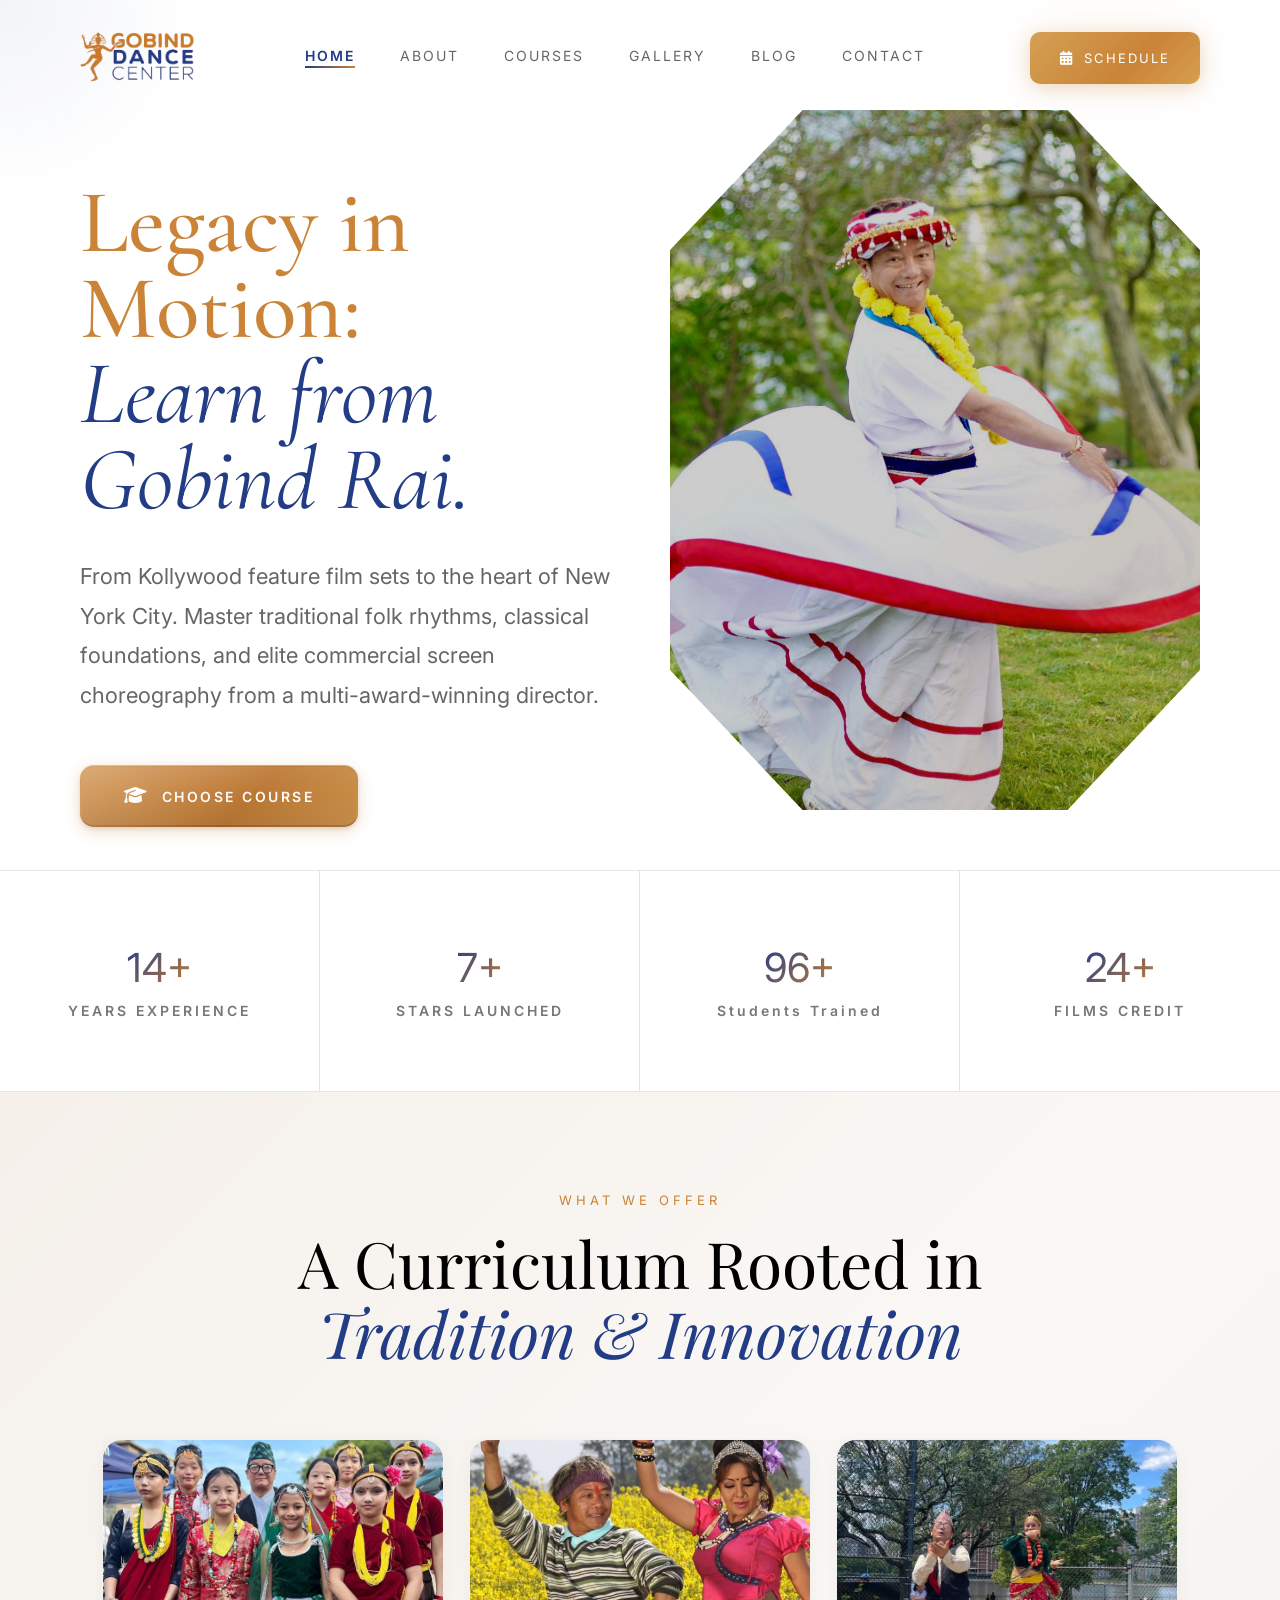
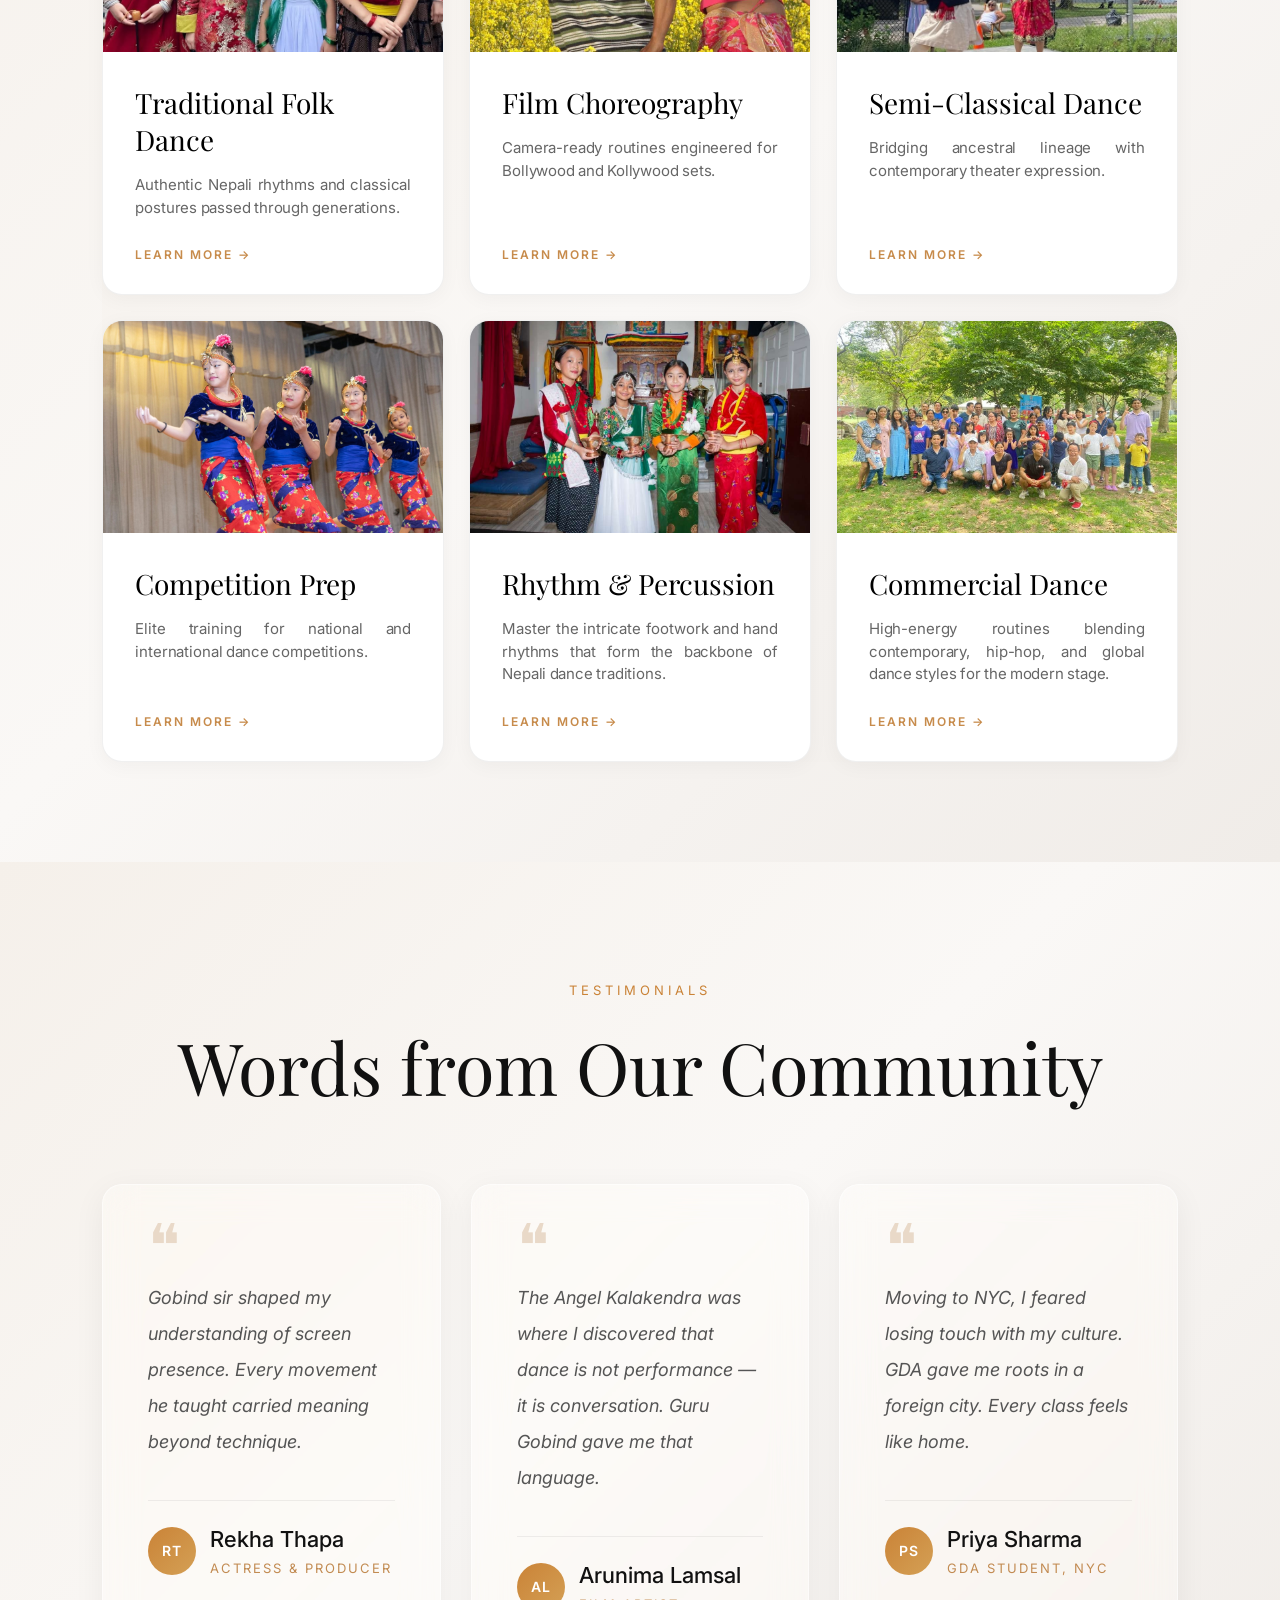
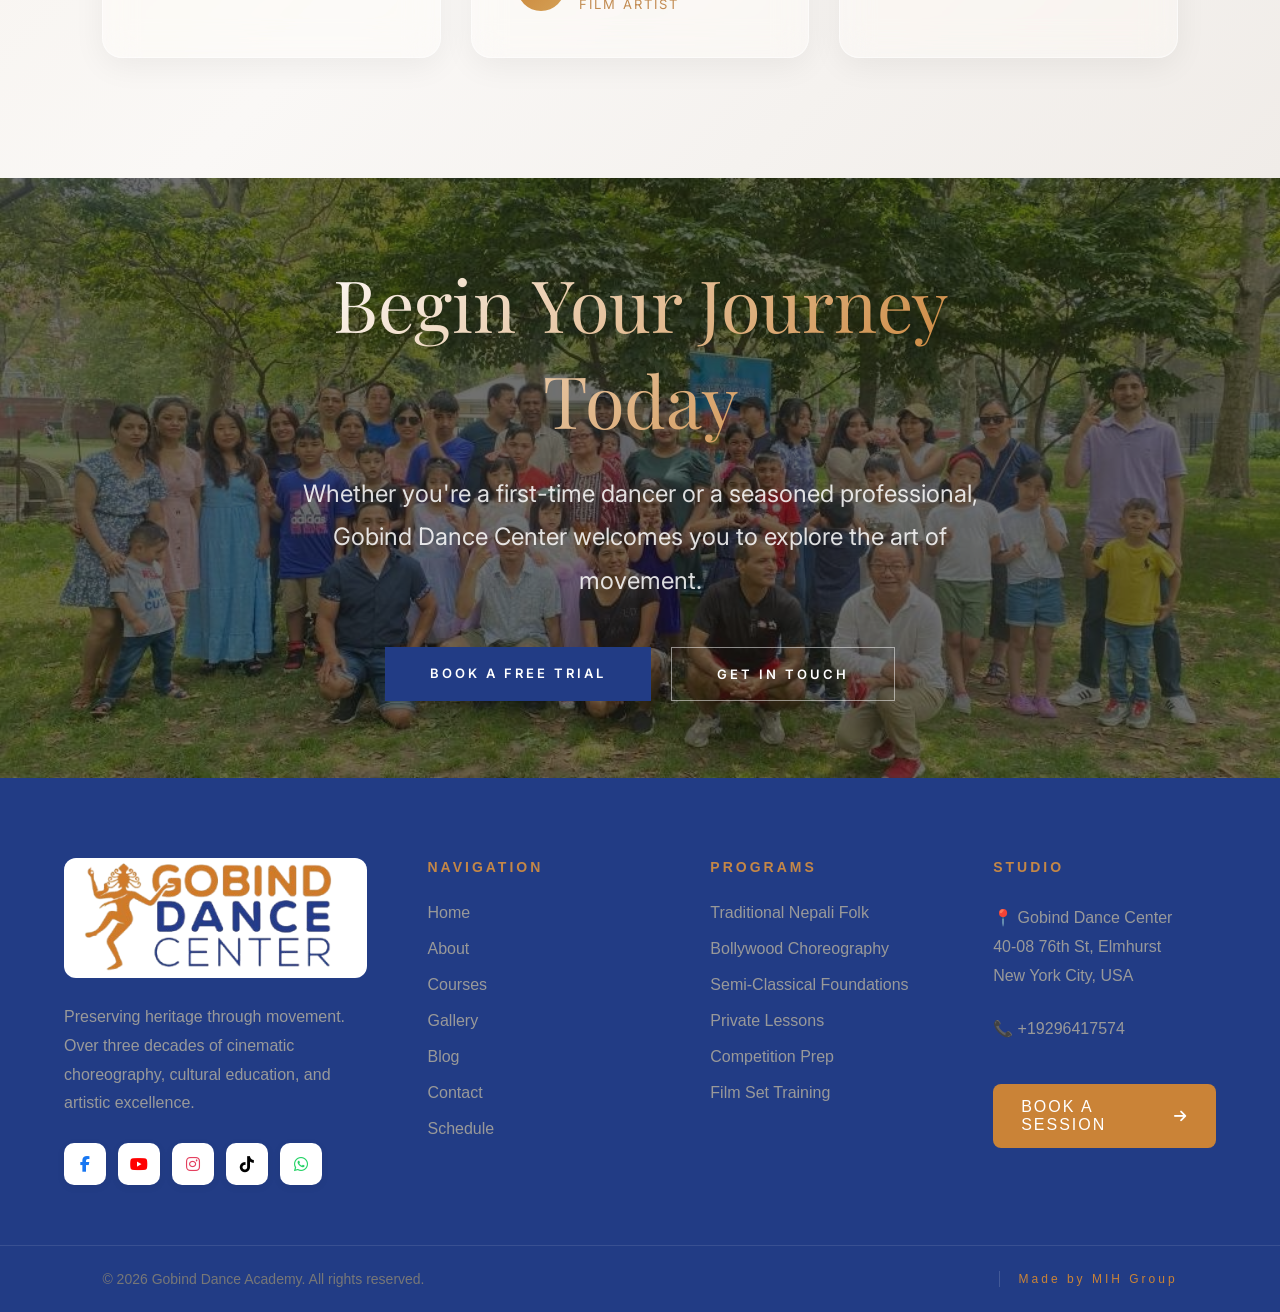
==== commit c29025e5: "Add avatar placeholders beside testimonial names" ====
--- a/index.html
+++ b/index.html
@@ -214,8 +214,13 @@
 
                 <hr>
 
-                <h4>Rekha Thapa</h4>
-                <span>ACTRESS & PRODUCER</span>
+                <div class="testimonial-author">
+                    <div class="testimonial-avatar">RT</div>
+                    <div>
+                        <h4>Rekha Thapa</h4>
+                        <span>ACTRESS & PRODUCER</span>
+                    </div>
+                </div>
             </div>
 
             <div class="testimonial-card">
@@ -229,8 +234,13 @@
 
                 <hr>
 
-                <h4>Arunima Lamsal</h4>
-                <span>FILM ARTIST</span>
+                <div class="testimonial-author">
+                    <div class="testimonial-avatar">AL</div>
+                    <div>
+                        <h4>Arunima Lamsal</h4>
+                        <span>FILM ARTIST</span>
+                    </div>
+                </div>
             </div>
 
             <div class="testimonial-card">
@@ -244,8 +254,13 @@
 
                 <hr>
 
-                <h4>Priya Sharma</h4>
-                <span>GDA STUDENT, NYC</span>
+                <div class="testimonial-author">
+                    <div class="testimonial-avatar">PS</div>
+                    <div>
+                        <h4>Priya Sharma</h4>
+                        <span>GDA STUDENT, NYC</span>
+                    </div>
+                </div>
             </div>
 
         </div>
--- a/css/style.css
+++ b/css/style.css
@@ -263,7 +263,7 @@
 }
 .primary-btn i {
     font-size: 18px;
-    transition: transform 0.6s cubic-bezier(0.34,1.56,0.64,1);
+    transition: transform 0.4s cubic-bezier(0.34,1.56,0.64,1);
 }
 .primary-btn:hover,
 .primary-btn:focus{
@@ -280,8 +280,15 @@
     animation: btnGradientShift 2.5s ease infinite;
 }
 .primary-btn:hover i {
-    transform: translateX(6px) scale(1.2) rotate(-10deg);
-    animation: iconBob 0.6s ease infinite alternate;
+    animation: capToss 0.9s cubic-bezier(0.4, 0, 0.2, 1) forwards;
+}
+
+@keyframes capToss {
+    0%   { transform: translateY(0) rotate(0deg) scale(1); }
+    35%  { transform: translateY(-12px) rotate(-20deg) scale(1.25); }
+    60%  { transform: translateY(-4px) rotate(10deg) scale(1.1); }
+    80%  { transform: translateY(-1px) rotate(-3deg) scale(1.02); }
+    100% { transform: translateY(0) rotate(0deg) scale(1); }
 }
 .primary-btn:active {
     transform: translateY(-1px) scale(0.98);
@@ -311,14 +318,12 @@
 
 .hero-right {
     position:relative;
-    perspective: 1200px;
-    overflow: hidden;
-    border-radius: 35% 65% 35% 65% / 65% 35% 65% 35%;
-    transition: border-radius 0.8s cubic-bezier(0.34, 1.56, 0.64, 1),
+    clip-path: polygon(25% 0%, 75% 0%, 100% 20%, 100% 80%, 75% 100%, 25% 100%, 0% 80%, 0% 20%);
+    transition: clip-path 0.8s cubic-bezier(0.34, 1.56, 0.64, 1),
                 filter 0.6s ease,
                 transform 0.8s cubic-bezier(0.34, 1.56, 0.64, 1);
     filter: brightness(1) contrast(1);
-    animation:shapeMorph 2s cubic-bezier(0.34, 1.56, 0.64, 1) forwards;
+    animation:blobMorph 3s cubic-bezier(0.34, 1.56, 0.64, 1) forwards;
 }
 
 .hero-right::before {
@@ -327,12 +332,12 @@
     inset:0;
     background:rgba(0,0,0,0.2);
     z-index:1;
-    border-radius:inherit;
+    clip-path: inherit;
     pointer-events:none;
 }
 
 .hero-right:hover {
-    border-radius: 50%;
+    clip-path: polygon(30% 5%, 70% 5%, 95% 30%, 95% 70%, 70% 95%, 30% 95%, 5% 70%, 5% 30%);
     filter: brightness(1.04) contrast(1.02);
     transform: scale(1.02);
 }
@@ -356,32 +361,32 @@
 .hero-3d-tilt {
     width: 100%;
     height: 100%;
-    transform-style: preserve-3d;
-    transition: transform 0.1s ease;
+    will-change: transform;
+    transition: transform 0.2s cubic-bezier(0.25, 0.46, 0.45, 0.94);
 }
 
 .hero-right {
     height: 700px;
 }
 
-@keyframes shapeMorph {
+@keyframes blobMorph {
     0% {
-        border-radius: 30% 70% 70% 30% / 70% 30% 30% 70%;
+        clip-path: polygon(40% 10%, 60% 10%, 90% 30%, 90% 70%, 60% 90%, 40% 90%, 10% 70%, 10% 30%);
         transform:scale(0.8) rotate(-12deg);
         filter:blur(6px) brightness(0.6);
     }
     35% {
-        border-radius: 20% 80% 50% 50% / 80% 20% 50% 50%;
+        clip-path: polygon(20% 5%, 80% 5%, 95% 35%, 95% 65%, 80% 95%, 20% 95%, 5% 65%, 5% 35%);
         transform:scale(1.06) rotate(4deg);
         filter:blur(1px) brightness(1.1);
     }
     65% {
-        border-radius: 40% 60% 30% 70% / 60% 40% 60% 40%;
+        clip-path: polygon(30% 0%, 70% 0%, 100% 25%, 100% 75%, 70% 100%, 30% 100%, 0% 75%, 0% 25%);
         transform:scale(0.98) rotate(-2deg);
         filter:blur(0.5px) brightness(1.02);
     }
     100% {
-        border-radius: 35% 65% 35% 65% / 65% 35% 65% 35%;
+        clip-path: polygon(25% 0%, 75% 0%, 100% 20%, 100% 80%, 75% 100%, 25% 100%, 0% 80%, 0% 20%);
         transform:scale(1) rotate(0deg);
         filter:brightness(1) contrast(1);
     }
@@ -703,6 +708,27 @@
     color:#c28b52;
     font-size:13px;
     letter-spacing:2px;
+}
+
+.testimonial-author {
+    display: flex;
+    align-items: center;
+    gap: 14px;
+}
+
+.testimonial-avatar {
+    width: 48px;
+    height: 48px;
+    border-radius: 50%;
+    background: linear-gradient(135deg, var(--primary-color), #d4a055);
+    color: #fff;
+    display: flex;
+    align-items: center;
+    justify-content: center;
+    font-size: 14px;
+    font-weight: 600;
+    letter-spacing: 1px;
+    flex-shrink: 0;
 }
 
 @media(max-width:992px){
@@ -4044,6 +4070,7 @@
     .hero-left h1 { font-size: 46px; }
     .hero-left { height: auto; padding-top: 10px; }
     .hero-right { height: 380px; }
+    .buttons { margin-top: 32px; justify-content: flex-start; align-items: flex-start; }
 
     .section-title h2 { font-size: 36px; }
     .section-header h2 { font-size: 36px; }
@@ -4092,7 +4119,7 @@
 
     .hero { padding: 12px 12px 30px; gap: 16px; }
     .hero-left h1 { font-size: 32px; }
-    .hero-right { height: 260px; border-radius: 30% 70% 30% 70% / 70% 30% 70% 30%; }
+    .hero-right { height: 260px; clip-path: polygon(15% 0%, 85% 0%, 100% 35%, 100% 65%, 85% 100%, 15% 100%, 0% 65%, 0% 35%); }
     .description { font-size: 15px; margin-top: 16px; }
     .buttons { margin-top: 24px; gap: 12px; }
     .primary-btn { padding: 14px 20px; font-size: 12px; }
@@ -4275,12 +4302,12 @@
     }
 }
 
-/* Fix hero image shape on mobile - simpler border radius */
+/* Fix hero image shape on mobile - simpler clip-path */
 @media(max-width: 576px) {
     .hero-right {
         animation: none;
-        border-radius: 30% 70% 30% 70% / 70% 30% 70% 30%;
+        clip-path: polygon(20% 0%, 80% 0%, 100% 30%, 100% 70%, 80% 100%, 20% 100%, 0% 70%, 0% 30%);
         height: 340px;
     }
-    .hero-right:hover { border-radius: 40% 60% 40% 60% / 60% 40% 60% 40%; }
-}+    .hero-right:hover { clip-path: polygon(25% 5%, 75% 5%, 95% 30%, 95% 70%, 75% 95%, 25% 95%, 5% 70%, 5% 30%); }
+}
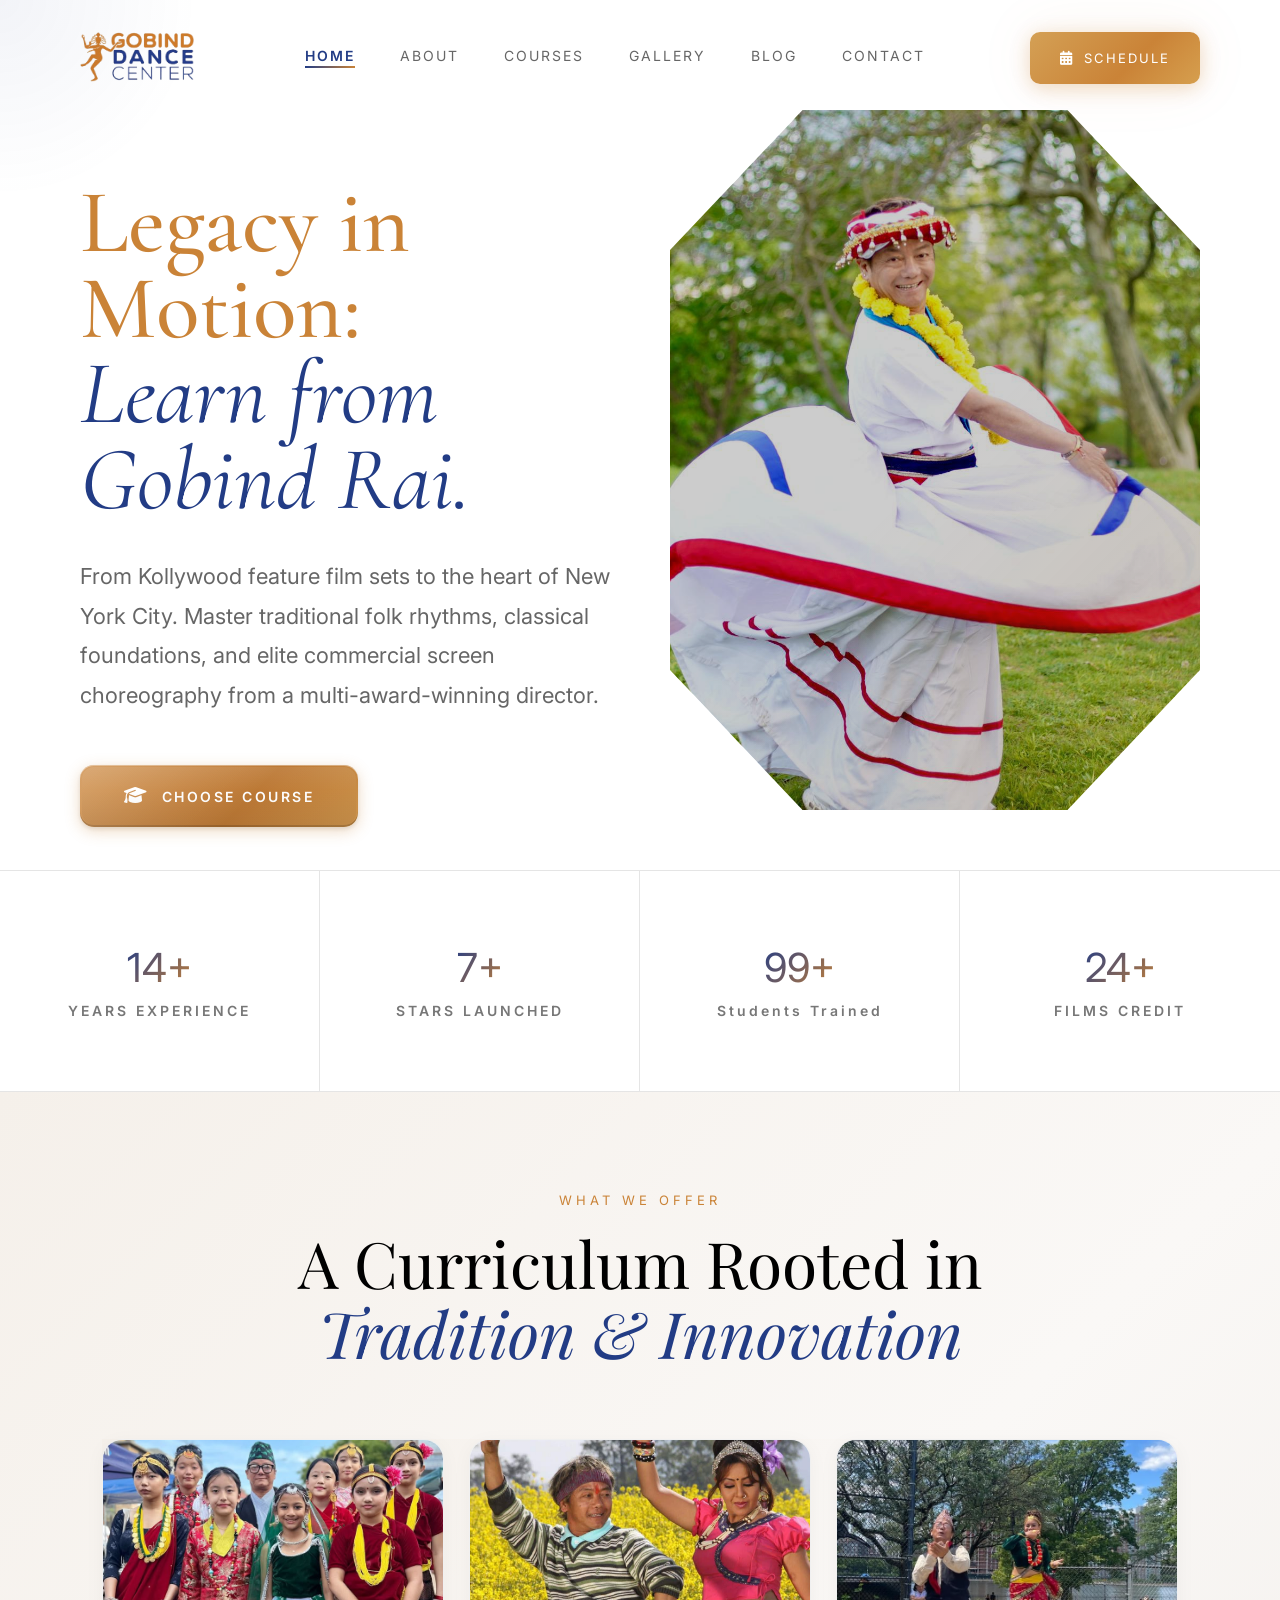
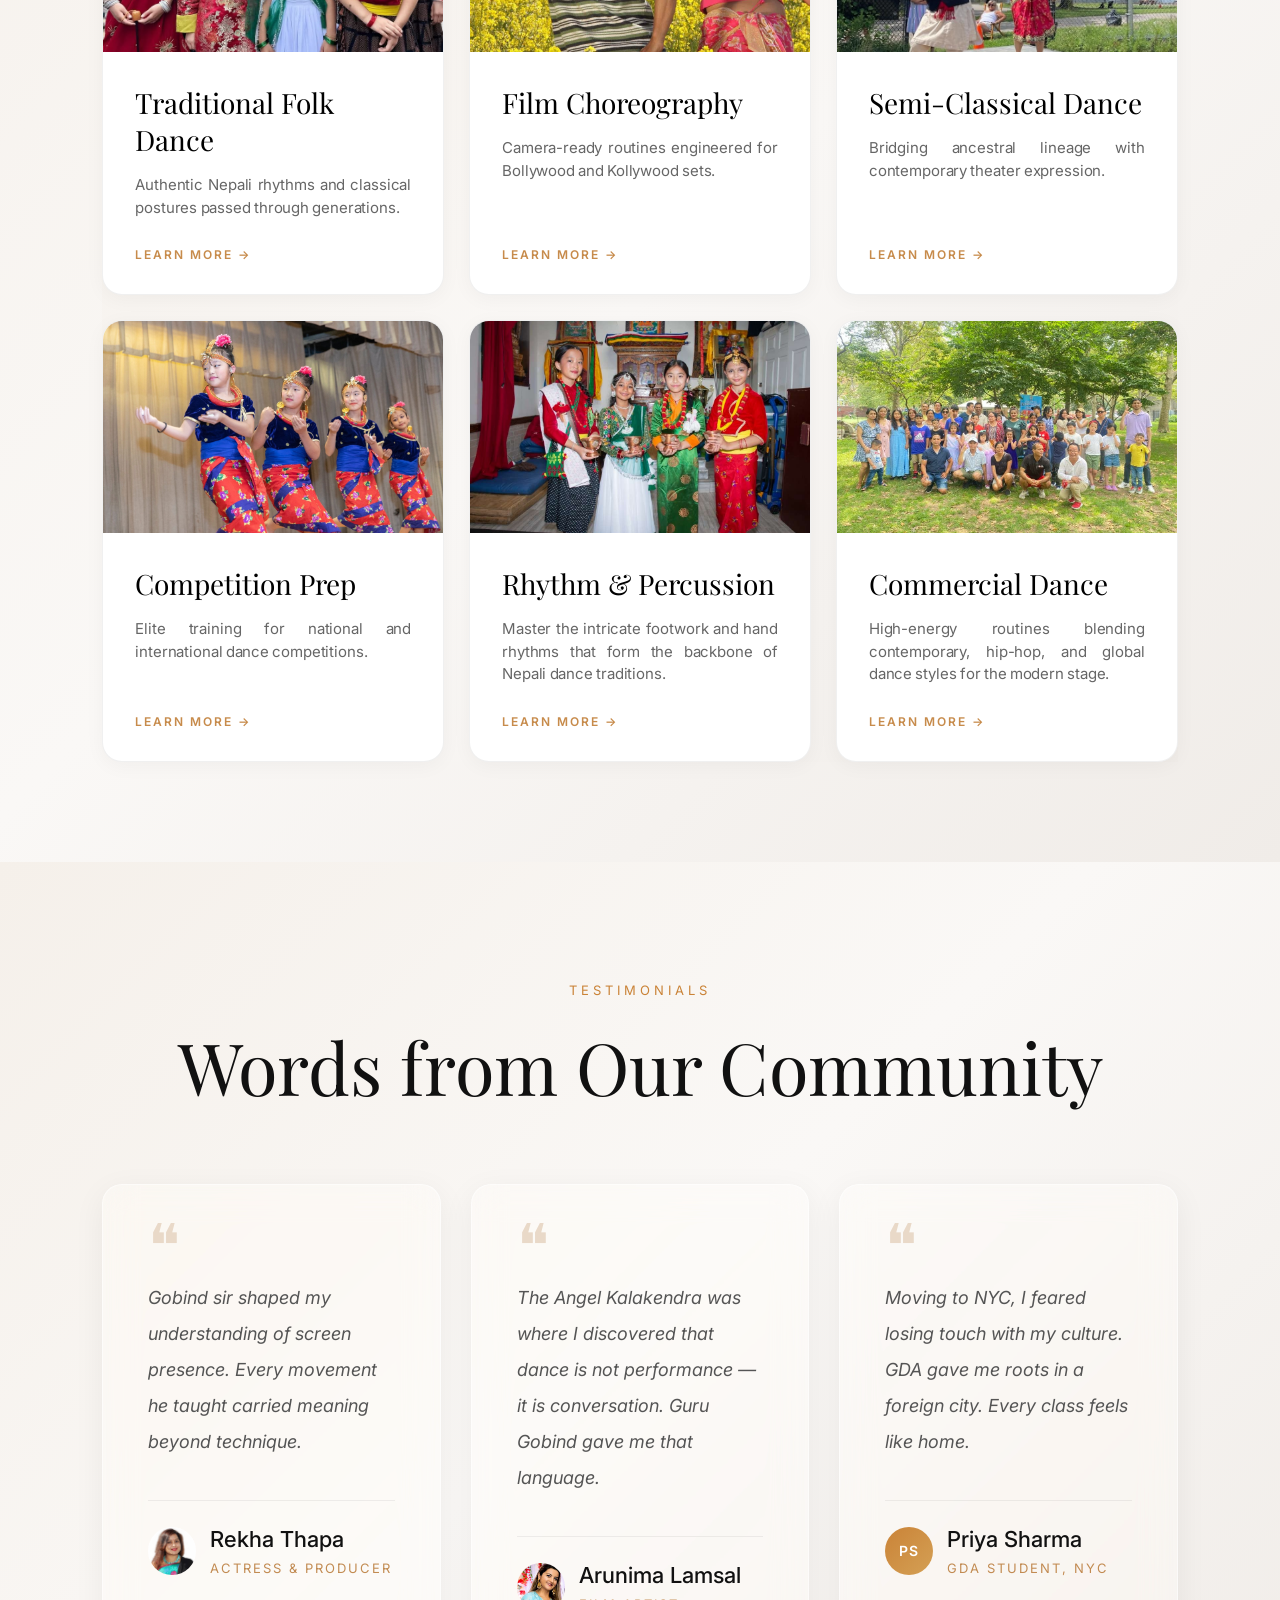
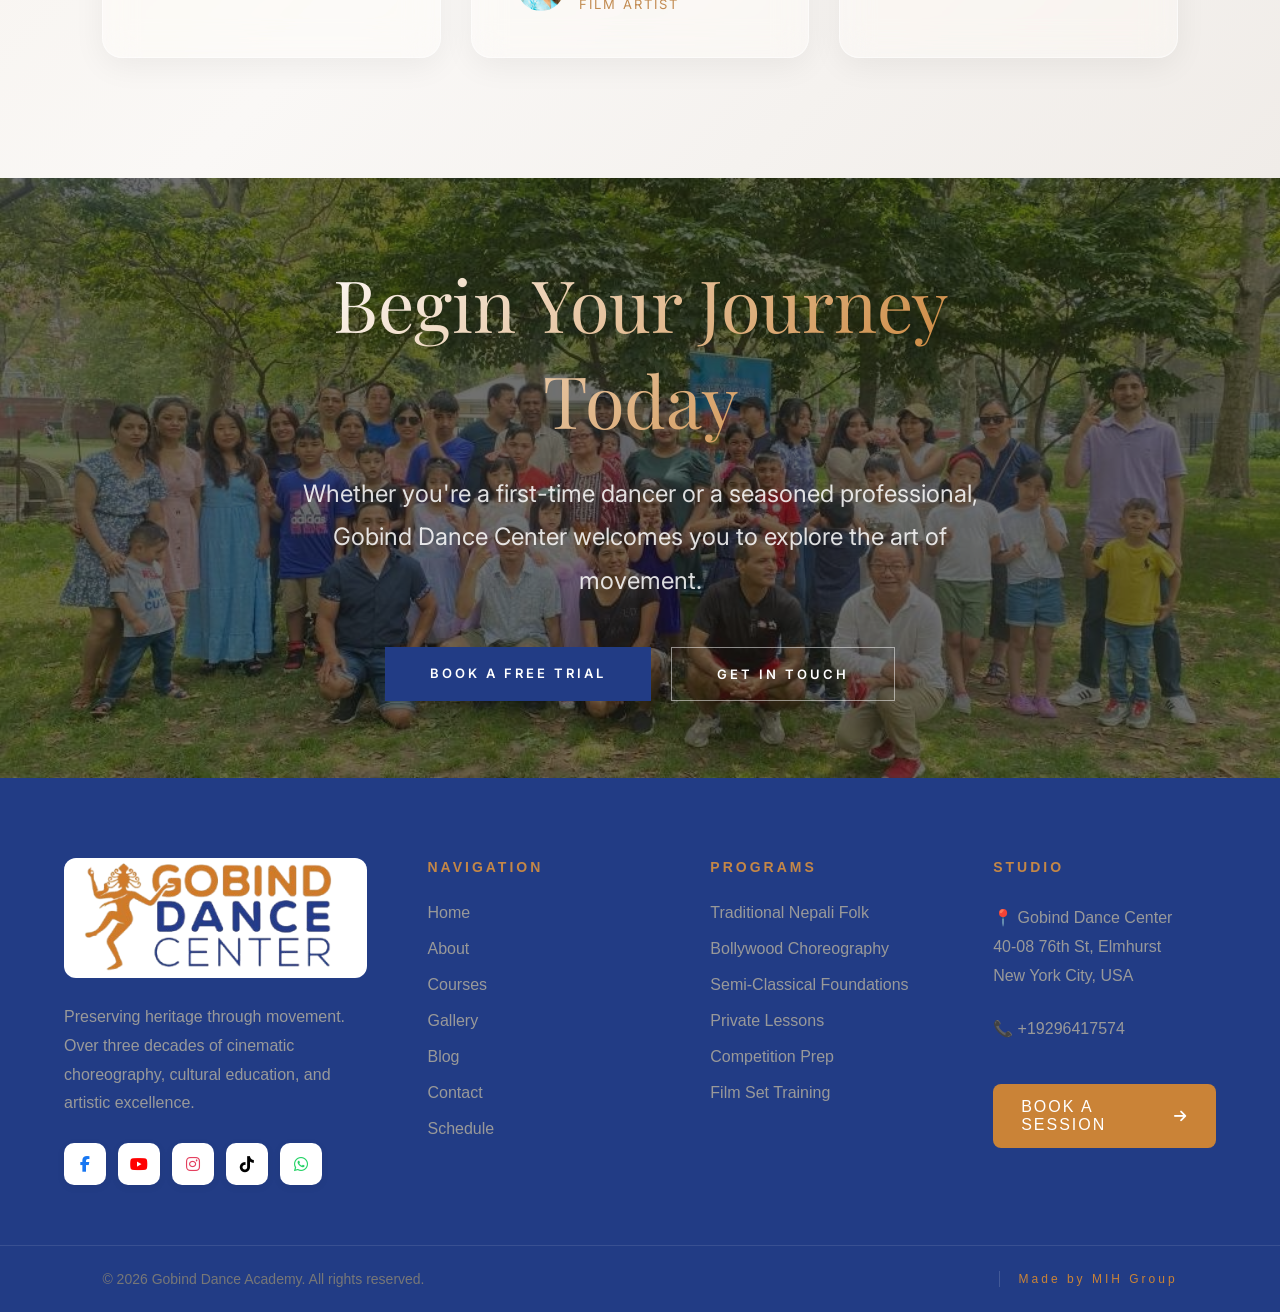
==== commit 19a4a059: "Add actual person photos to testimonial avatars" ====
--- a/index.html
+++ b/index.html
@@ -215,7 +215,9 @@
                 <hr>
 
                 <div class="testimonial-author">
-                    <div class="testimonial-avatar">RT</div>
+                    <div class="testimonial-avatar">
+                        <img src="assets/images/rekha.png" alt="Rekha Thapa" loading="lazy">
+                    </div>
                     <div>
                         <h4>Rekha Thapa</h4>
                         <span>ACTRESS & PRODUCER</span>
@@ -235,7 +237,9 @@
                 <hr>
 
                 <div class="testimonial-author">
-                    <div class="testimonial-avatar">AL</div>
+                    <div class="testimonial-avatar">
+                        <img src="assets/images/arunima.jpeg" alt="Arunima Lamsal" loading="lazy">
+                    </div>
                     <div>
                         <h4>Arunima Lamsal</h4>
                         <span>FILM ARTIST</span>
--- a/css/style.css
+++ b/css/style.css
@@ -729,6 +729,13 @@
     font-weight: 600;
     letter-spacing: 1px;
     flex-shrink: 0;
+    overflow: hidden;
+}
+
+.testimonial-avatar img {
+    width: 100%;
+    height: 100%;
+    object-fit: cover;
 }
 
 @media(max-width:992px){
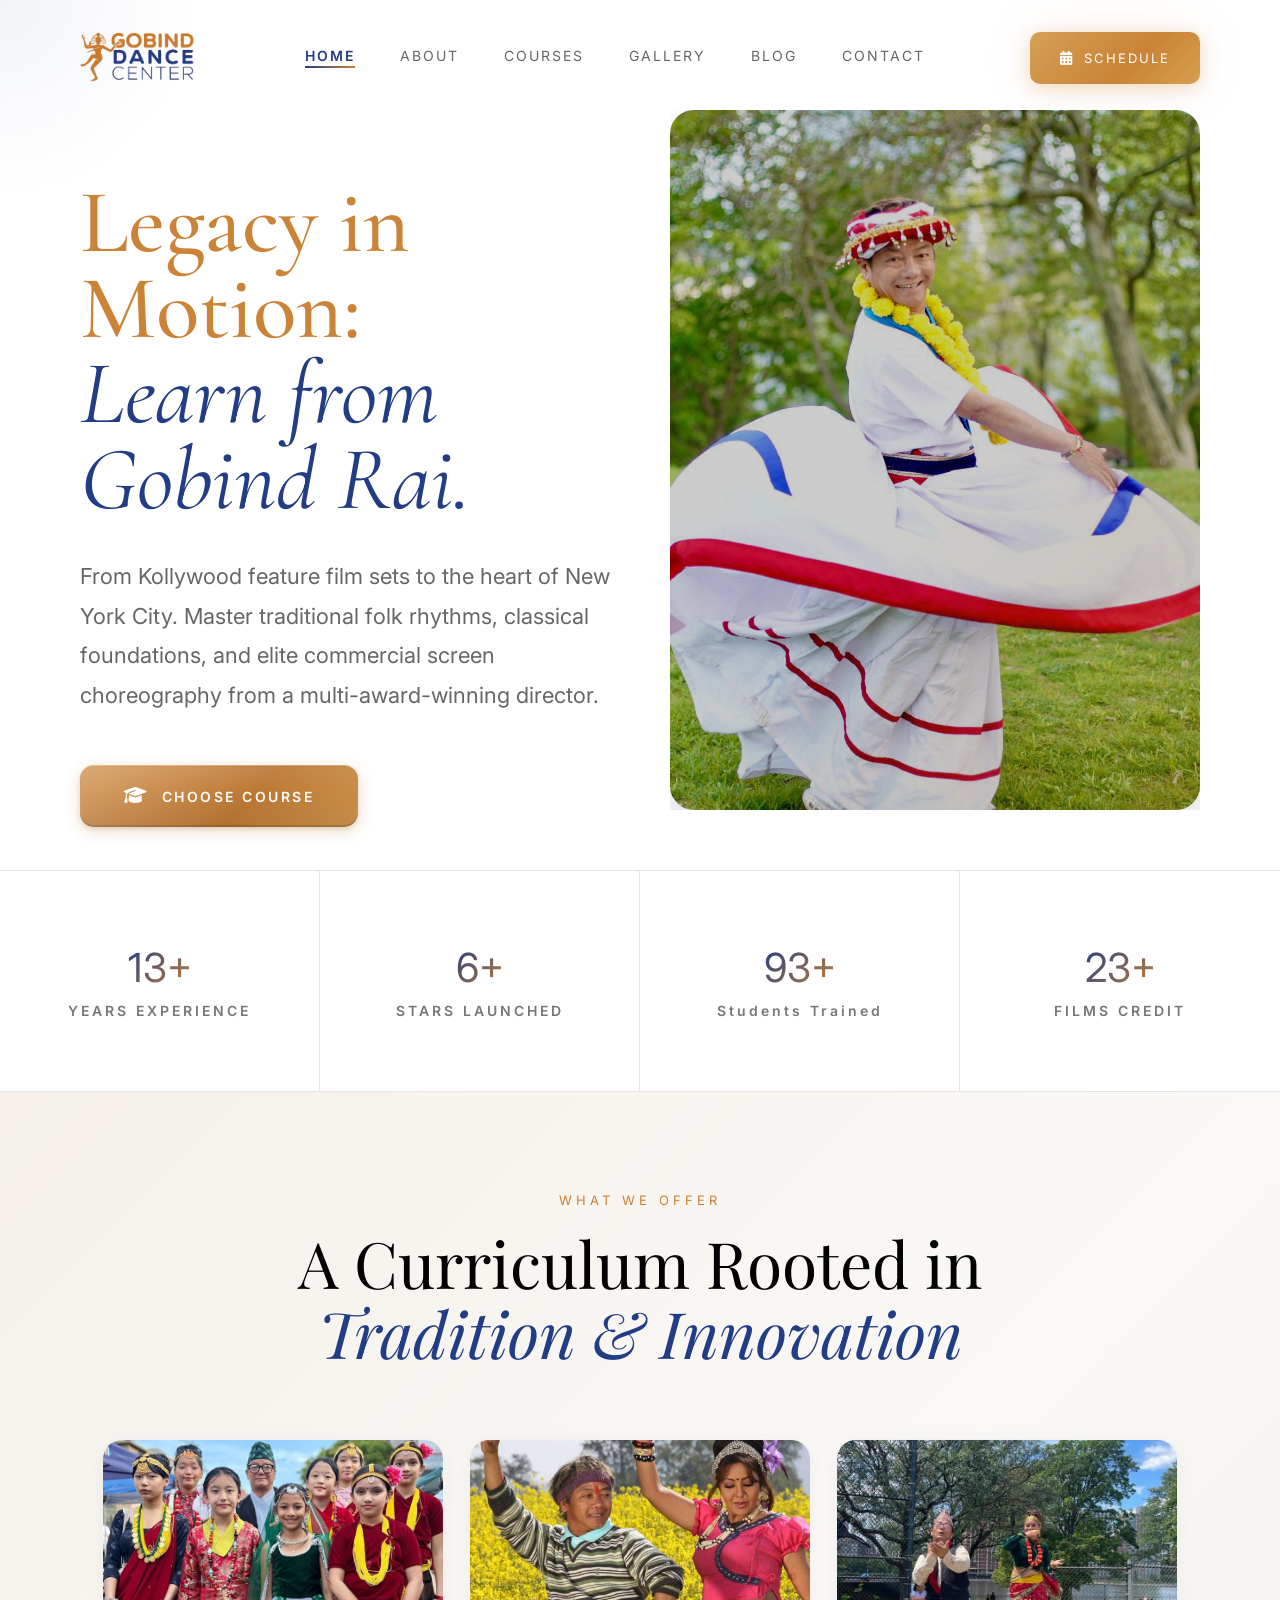
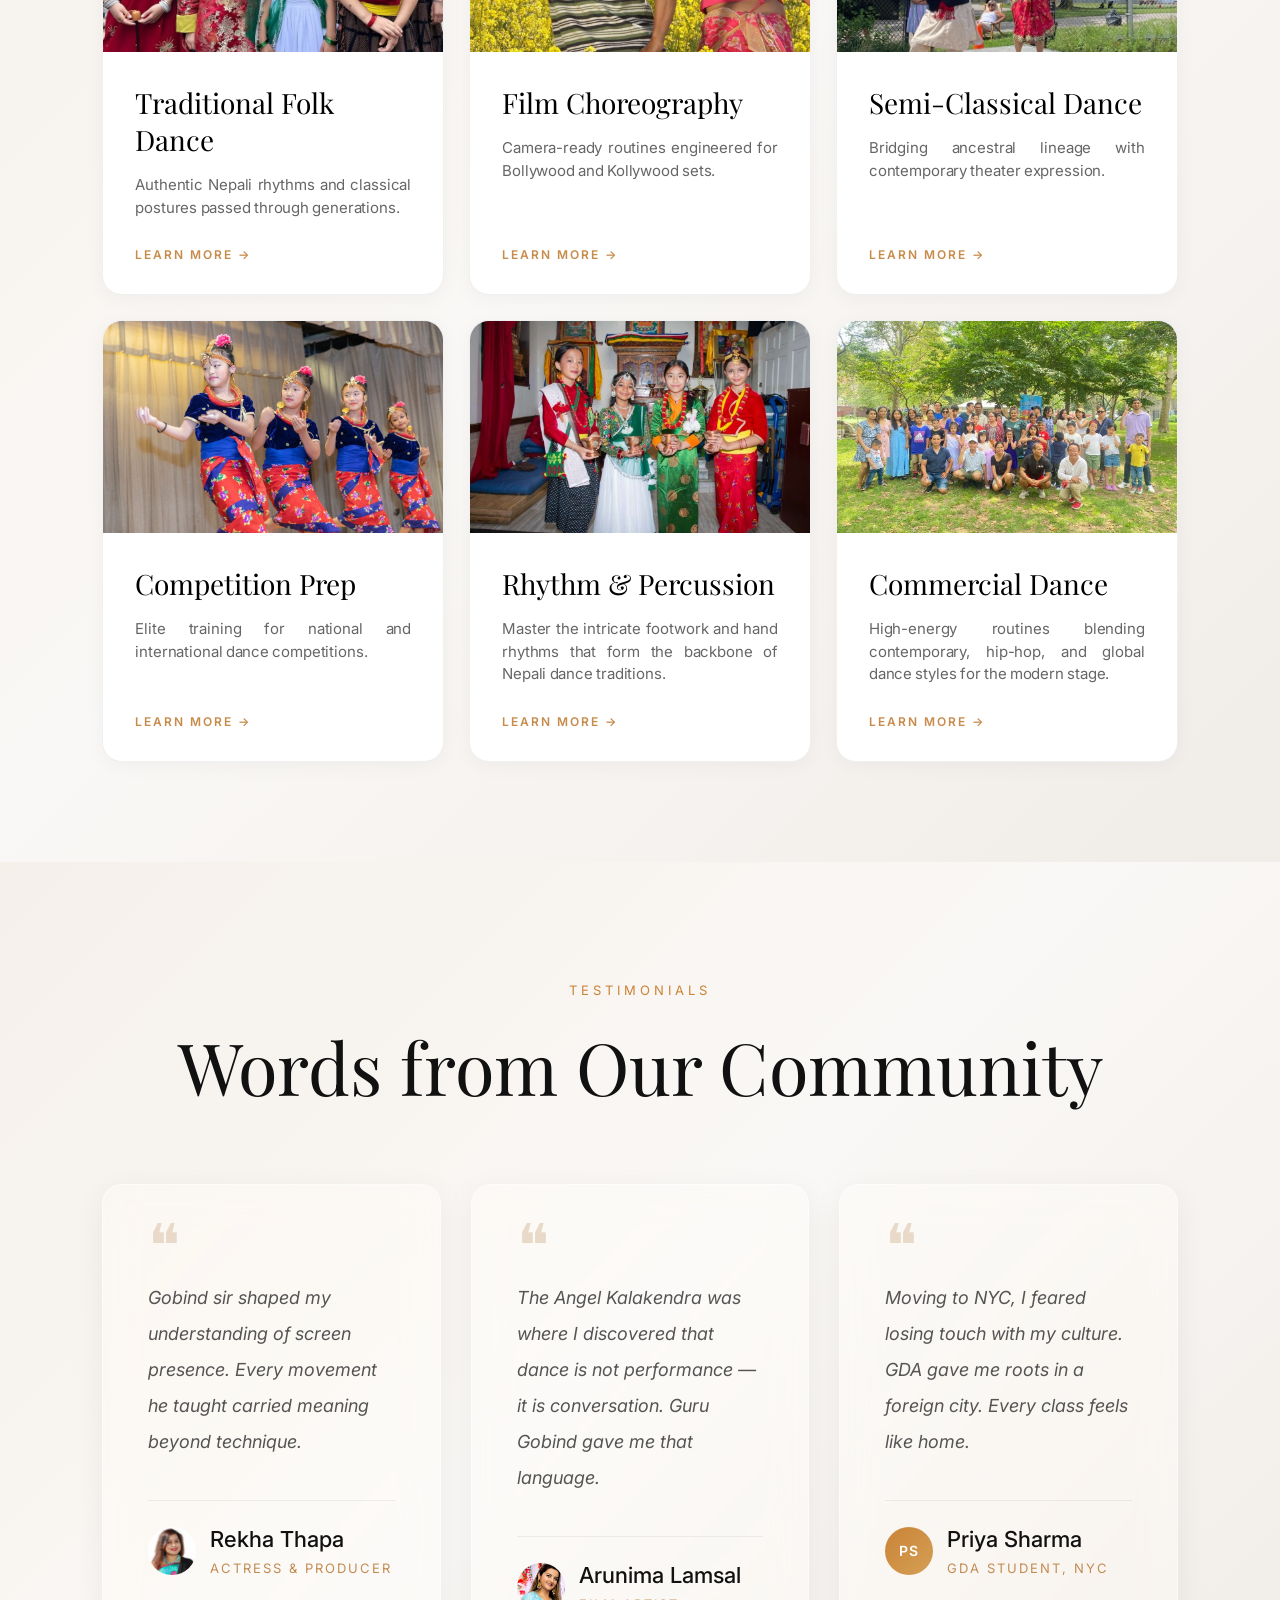
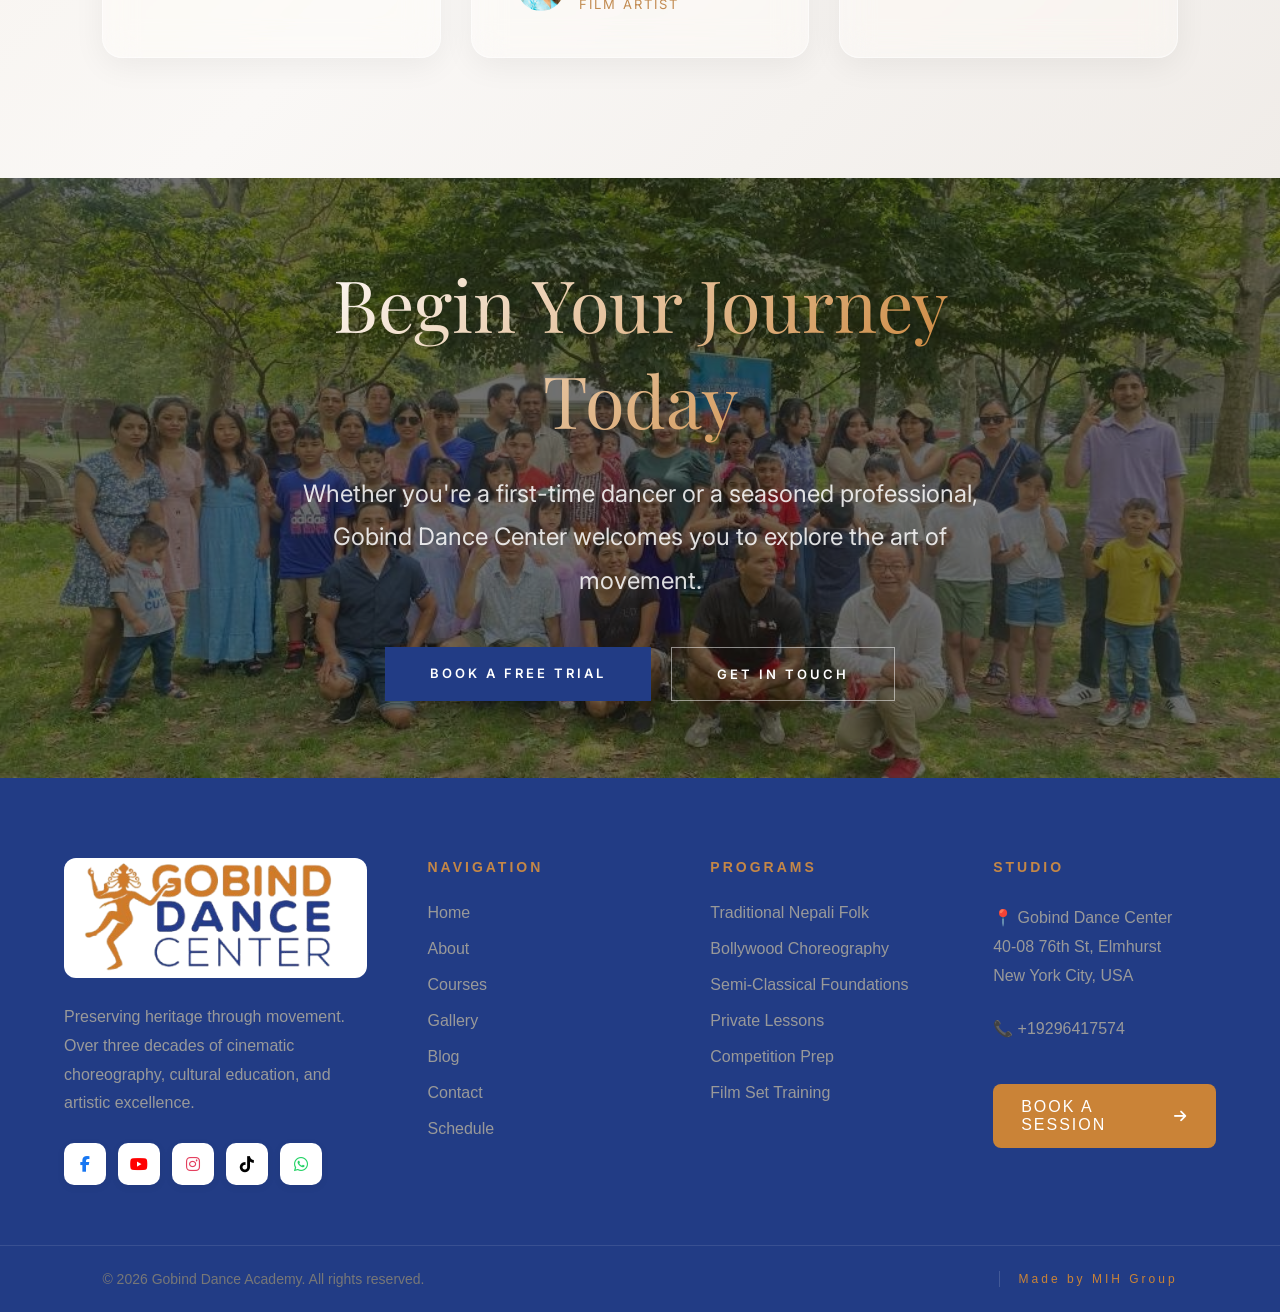
==== commit c1e8e963: "Remove carousel from services section, use static grid instead" ====
--- a/index.html
+++ b/index.html
@@ -120,78 +120,72 @@
         </h2>
     </div>
 
-    <div class="carousel-wrap">
-        <div class="service-grid carousel-track">
-            <div class="service-card carousel-slide">
-                <div class="card-cover">
-                    <img src="assets/images/group6.jpeg" alt="Traditional Folk" loading="lazy">
-                </div>
-                <div class="card-body">
-                    <h3>Traditional Folk Dance</h3>
-                    <p>Authentic Nepali rhythms and classical postures passed through generations.</p>
-                    <a href="courses.html">LEARN MORE →</a>
-                </div>
-            </div>
-
-            <div class="service-card carousel-slide">
-                <div class="card-cover">
-                    <img src="assets/images/film.jpeg" alt="Film Choreography" loading="lazy">
-                </div>
-                <div class="card-body">
-                    <h3>Film Choreography</h3>
-                    <p>Camera-ready routines engineered for Bollywood and Kollywood sets.</p>
-                    <a href="courses.html">LEARN MORE →</a>
-                </div>
-            </div>
-
-            <div class="service-card carousel-slide">
-                <div class="card-cover">
-                    <img src="assets/images/4e8510a8-af41-4be0-a759-9cf8679da20e.jpg" alt="Semi-Classical" loading="lazy">
-                </div>
-                <div class="card-body">
-                    <h3>Semi-Classical Dance</h3>
-                    <p>Bridging ancestral lineage with contemporary theater expression.</p>
-                    <a href="courses.html">LEARN MORE →</a>
-                </div>
-            </div>
-
-            <div class="service-card carousel-slide">
-                <div class="card-cover">
-                    <img src="assets/images/Dance.jpg" alt="Competition Prep" loading="lazy">
-                </div>
-                <div class="card-body">
-                    <h3>Competition Prep</h3>
-                    <p>Elite training for national and international dance competitions.</p>
-                    <a href="courses.html">LEARN MORE →</a>
-                </div>
-            </div>
-
-            <div class="service-card carousel-slide">
-                <div class="card-cover">
-                    <img src="assets/images/group3.jpg" alt="Rhythm & Percussion" loading="lazy">
-                </div>
-                <div class="card-body">
-                    <h3>Rhythm & Percussion</h3>
-                    <p>Master the intricate footwork and hand rhythms that form the backbone of Nepali dance traditions.</p>
-                    <a href="courses.html">LEARN MORE →</a>
-                </div>
-            </div>
-
-            <div class="service-card carousel-slide">
-                <div class="card-cover">
-                    <img src="assets/images/group.jpg" alt="Commercial Dance" loading="lazy">
-                </div>
-                <div class="card-body">
-                    <h3>Commercial Dance</h3>
-                    <p>High-energy routines blending contemporary, hip-hop, and global dance styles for the modern stage.</p>
-                    <a href="courses.html">LEARN MORE →</a>
-                </div>
-            </div>
-        </div>
-
-        <button class="carousel-arrow carousel-prev" aria-label="Previous">‹</button>
-        <button class="carousel-arrow carousel-next" aria-label="Next">›</button>
-        <div class="carousel-dots"></div>
+    <div class="service-grid">
+        <div class="service-card">
+            <div class="card-cover">
+                <img src="assets/images/group6.jpeg" alt="Traditional Folk" loading="lazy">
+            </div>
+            <div class="card-body">
+                <h3>Traditional Folk Dance</h3>
+                <p>Authentic Nepali rhythms and classical postures passed through generations.</p>
+                <a href="courses.html">LEARN MORE →</a>
+            </div>
+        </div>
+
+        <div class="service-card">
+            <div class="card-cover">
+                <img src="assets/images/film.jpeg" alt="Film Choreography" loading="lazy">
+            </div>
+            <div class="card-body">
+                <h3>Film Choreography</h3>
+                <p>Camera-ready routines engineered for Bollywood and Kollywood sets.</p>
+                <a href="courses.html">LEARN MORE →</a>
+            </div>
+        </div>
+
+        <div class="service-card">
+            <div class="card-cover">
+                <img src="assets/images/4e8510a8-af41-4be0-a759-9cf8679da20e.jpg" alt="Semi-Classical" loading="lazy">
+            </div>
+            <div class="card-body">
+                <h3>Semi-Classical Dance</h3>
+                <p>Bridging ancestral lineage with contemporary theater expression.</p>
+                <a href="courses.html">LEARN MORE →</a>
+            </div>
+        </div>
+
+        <div class="service-card">
+            <div class="card-cover">
+                <img src="assets/images/Dance.jpg" alt="Competition Prep" loading="lazy">
+            </div>
+            <div class="card-body">
+                <h3>Competition Prep</h3>
+                <p>Elite training for national and international dance competitions.</p>
+                <a href="courses.html">LEARN MORE →</a>
+            </div>
+        </div>
+
+        <div class="service-card">
+            <div class="card-cover">
+                <img src="assets/images/group3.jpg" alt="Rhythm & Percussion" loading="lazy">
+            </div>
+            <div class="card-body">
+                <h3>Rhythm & Percussion</h3>
+                <p>Master the intricate footwork and hand rhythms that form the backbone of Nepali dance traditions.</p>
+                <a href="courses.html">LEARN MORE →</a>
+            </div>
+        </div>
+
+        <div class="service-card">
+            <div class="card-cover">
+                <img src="assets/images/group.jpg" alt="Commercial Dance" loading="lazy">
+            </div>
+            <div class="card-body">
+                <h3>Commercial Dance</h3>
+                <p>High-energy routines blending contemporary, hip-hop, and global dance styles for the modern stage.</p>
+                <a href="courses.html">LEARN MORE →</a>
+            </div>
+        </div>
     </div>
 </section>
 <section class="testimonials reveal">
--- a/css/style.css
+++ b/css/style.css
@@ -318,12 +318,10 @@
 
 .hero-right {
     position:relative;
-    clip-path: polygon(25% 0%, 75% 0%, 100% 20%, 100% 80%, 75% 100%, 25% 100%, 0% 80%, 0% 20%);
-    transition: clip-path 0.8s cubic-bezier(0.34, 1.56, 0.64, 1),
-                filter 0.6s ease,
+    border-radius: 24px;
+    transition: filter 0.6s ease,
                 transform 0.8s cubic-bezier(0.34, 1.56, 0.64, 1);
     filter: brightness(1) contrast(1);
-    animation:blobMorph 3s cubic-bezier(0.34, 1.56, 0.64, 1) forwards;
 }
 
 .hero-right::before {
@@ -332,12 +330,11 @@
     inset:0;
     background:rgba(0,0,0,0.2);
     z-index:1;
-    clip-path: inherit;
+    border-radius: 24px;
     pointer-events:none;
 }
 
 .hero-right:hover {
-    clip-path: polygon(30% 5%, 70% 5%, 95% 30%, 95% 70%, 70% 95%, 30% 95%, 5% 70%, 5% 30%);
     filter: brightness(1.04) contrast(1.02);
     transform: scale(1.02);
 }
@@ -346,6 +343,7 @@
     content: '';
     position: absolute;
     inset: 0;
+    border-radius: 24px;
     background: linear-gradient(135deg, transparent 50%, rgba(202,131,55,0.15));
     pointer-events: none;
 }
@@ -354,6 +352,7 @@
     width: 100%;
     height: 100%;
     object-fit: cover;
+    border-radius: 24px;
     box-shadow: 0 30px 60px rgba(0,0,0,0.15);
     animation:imgReveal 2s cubic-bezier(0.34, 1.56, 0.64, 1) forwards;
 }
@@ -367,29 +366,6 @@
 
 .hero-right {
     height: 700px;
-}
-
-@keyframes blobMorph {
-    0% {
-        clip-path: polygon(40% 10%, 60% 10%, 90% 30%, 90% 70%, 60% 90%, 40% 90%, 10% 70%, 10% 30%);
-        transform:scale(0.8) rotate(-12deg);
-        filter:blur(6px) brightness(0.6);
-    }
-    35% {
-        clip-path: polygon(20% 5%, 80% 5%, 95% 35%, 95% 65%, 80% 95%, 20% 95%, 5% 65%, 5% 35%);
-        transform:scale(1.06) rotate(4deg);
-        filter:blur(1px) brightness(1.1);
-    }
-    65% {
-        clip-path: polygon(30% 0%, 70% 0%, 100% 25%, 100% 75%, 70% 100%, 30% 100%, 0% 75%, 0% 25%);
-        transform:scale(0.98) rotate(-2deg);
-        filter:blur(0.5px) brightness(1.02);
-    }
-    100% {
-        clip-path: polygon(25% 0%, 75% 0%, 100% 20%, 100% 80%, 75% 100%, 25% 100%, 0% 80%, 0% 20%);
-        transform:scale(1) rotate(0deg);
-        filter:brightness(1) contrast(1);
-    }
 }
 
 @keyframes imgReveal {
@@ -1602,24 +1578,6 @@
     flex-grow: 1;
 }
 
-.course-features {
-    list-style: none;
-    padding: 0;
-    margin-bottom: 30px;
-}
-
-.course-features li {
-    padding: 8px 0;
-    color: #555;
-    font-size: 14px;
-    border-bottom: 1px solid rgba(0,0,0,0.06);
-}
-
-.course-features li::before {
-    content: '✓ ';
-    color: var(--primary-color);
-}
-
 .course-btn {
     display: inline-block;
     padding: 14px 30px;
@@ -1635,6 +1593,99 @@
 
 .course-btn:hover {
     background: var(--primary-color);
+}
+
+/* ─── WHY GDA SECTION ──────────────────────────── */
+.why-section {
+    padding: 100px 8%;
+    text-align: center;
+    background: #faf8f6;
+}
+
+.why-section .section-header {
+    margin-bottom: 20px;
+}
+
+.why-intro {
+    max-width: 700px;
+    margin: 0 auto 50px;
+    color: #555;
+    font-size: 17px;
+    line-height: 1.8;
+}
+
+.why-grid {
+    display: grid;
+    grid-template-columns: repeat(4, 1fr);
+    gap: 24px;
+    max-width: 1200px;
+    margin: 0 auto;
+}
+
+.why-card {
+    background: #fff;
+    padding: 36px 24px 30px;
+    border-radius: 16px;
+    box-shadow: 0 4px 24px rgba(0,0,0,0.05);
+    border: 1px solid rgba(0,0,0,0.04);
+    transition: all 0.3s ease;
+    text-align: center;
+}
+
+.why-card:hover {
+    transform: translateY(-4px);
+    box-shadow: 0 12px 40px rgba(0,0,0,0.1);
+    border-color: rgba(212,160,85,0.2);
+}
+
+.why-icon {
+    width: 56px;
+    height: 56px;
+    margin: 0 auto 18px;
+    display: flex;
+    align-items: center;
+    justify-content: center;
+    background: linear-gradient(135deg, var(--primary-color), #d4a055);
+    border-radius: 14px;
+    font-size: 22px;
+    color: #fff;
+}
+
+.why-card h3 {
+    font-family: 'Playfair Display', serif;
+    font-size: 20px;
+    font-weight: 600;
+    margin-bottom: 10px;
+    color: #111;
+}
+
+.why-card p {
+    color: #666;
+    font-size: 14px;
+    line-height: 1.6;
+}
+
+.why-btn-wrap {
+    margin-top: 50px;
+}
+
+.why-btn {
+    display: inline-block;
+    padding: 16px 48px;
+    background: linear-gradient(135deg, var(--primary-color), #d4a055);
+    color: #fff;
+    text-decoration: none;
+    letter-spacing: 2px;
+    font-size: 13px;
+    font-weight: 600;
+    border-radius: 50px;
+    transition: all 0.3s ease;
+    box-shadow: 0 4px 20px rgba(202,131,55,0.3);
+}
+
+.why-btn:hover {
+    transform: translateY(-2px);
+    box-shadow: 0 8px 30px rgba(202,131,55,0.4);
 }
 
 /* ─── FILTER BAR ─────────────────────────────── */
@@ -4090,6 +4141,9 @@
     .cta-content p { font-size: 18px; }
 
     .courses-overview { padding: 60px 5%; }
+    .why-section { padding: 60px 5%; }
+    .why-grid { grid-template-columns: repeat(2, 1fr); gap: 16px; }
+    .why-intro { font-size: 15px; margin-bottom: 36px; }
     .schedule-section { padding: 60px 5%; }
     .schedule-header h2 { font-size: 40px; }
 
@@ -4126,7 +4180,7 @@
 
     .hero { padding: 12px 12px 30px; gap: 16px; }
     .hero-left h1 { font-size: 32px; }
-    .hero-right { height: 260px; clip-path: polygon(15% 0%, 85% 0%, 100% 35%, 100% 65%, 85% 100%, 15% 100%, 0% 65%, 0% 35%); }
+    .hero-right { height: 260px; border-radius: 20px; }
     .description { font-size: 15px; margin-top: 16px; }
     .buttons { margin-top: 24px; gap: 12px; }
     .primary-btn { padding: 14px 20px; font-size: 12px; }
@@ -4144,6 +4198,14 @@
     .section-header h2 { font-size: 28px; margin-bottom: 40px; }
 
     .services { padding: 40px 12px; }
+    .why-section { padding: 40px 12px; }
+    .why-grid { grid-template-columns: 1fr; gap: 14px; }
+    .why-intro { font-size: 14px; margin-bottom: 28px; }
+    .why-card { padding: 24px 18px 22px; }
+    .why-icon { width: 46px; height: 46px; font-size: 18px; margin-bottom: 14px; }
+    .why-card h3 { font-size: 17px; }
+    .why-card p { font-size: 13px; }
+    .why-btn { padding: 14px 36px; font-size: 12px; }
     .service-card { min-height: 260px; }
     .service-card h3 { font-size: 22px; }
     .card-body { padding: 24px; }
@@ -4165,7 +4227,7 @@
     .course-card .card-body { padding: 20px; }
     .course-card h3 { font-size: 22px; }
     .course-level { font-size: 10px; }
-    .course-features li { font-size: 13px; padding: 6px 0; }
+
     .course-btn { padding: 12px 20px; font-size: 11px; }
 
     .schedule-section { padding: 40px 4%; }
@@ -4274,6 +4336,15 @@
     .service-card p { font-size: 13px; }
 
     .course-card h3 { font-size: 20px; }
+
+    .why-section { padding: 32px 10px; }
+    .why-grid { gap: 12px; }
+    .why-card { padding: 20px 14px 18px; }
+    .why-icon { width: 40px; height: 40px; font-size: 16px; margin-bottom: 12px; }
+    .why-card h3 { font-size: 16px; }
+    .why-card p { font-size: 12px; }
+    .why-btn { padding: 12px 28px; font-size: 11px; }
+    .why-btn-wrap { margin-top: 32px; }
     .card-body { padding: 18px; }
 
     .footer-container { gap: 20px; }
@@ -4309,12 +4380,8 @@
     }
 }
 
-/* Fix hero image shape on mobile - simpler clip-path */
 @media(max-width: 576px) {
     .hero-right {
-        animation: none;
-        clip-path: polygon(20% 0%, 80% 0%, 100% 30%, 100% 70%, 80% 100%, 20% 100%, 0% 70%, 0% 30%);
         height: 340px;
     }
-    .hero-right:hover { clip-path: polygon(25% 5%, 75% 5%, 95% 30%, 95% 70%, 75% 95%, 25% 95%, 5% 70%, 5% 30%); }
-}
+}
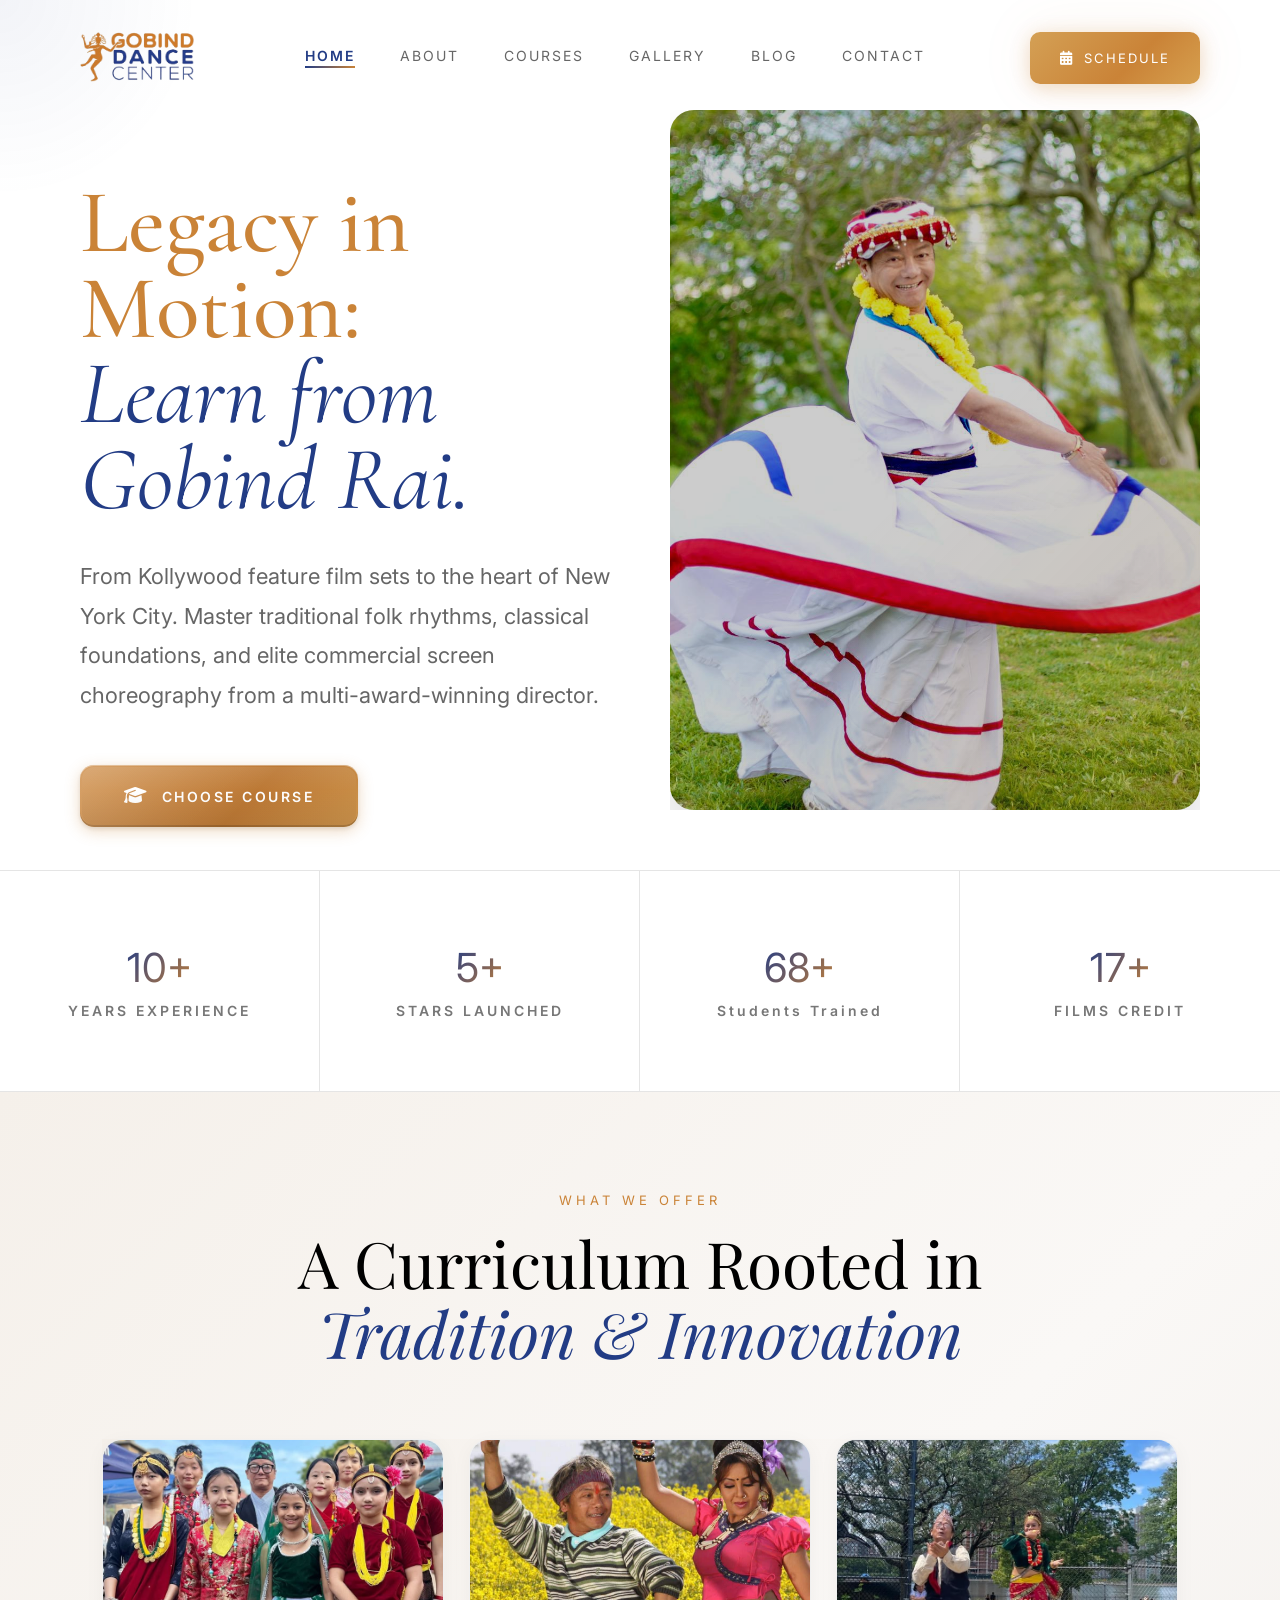
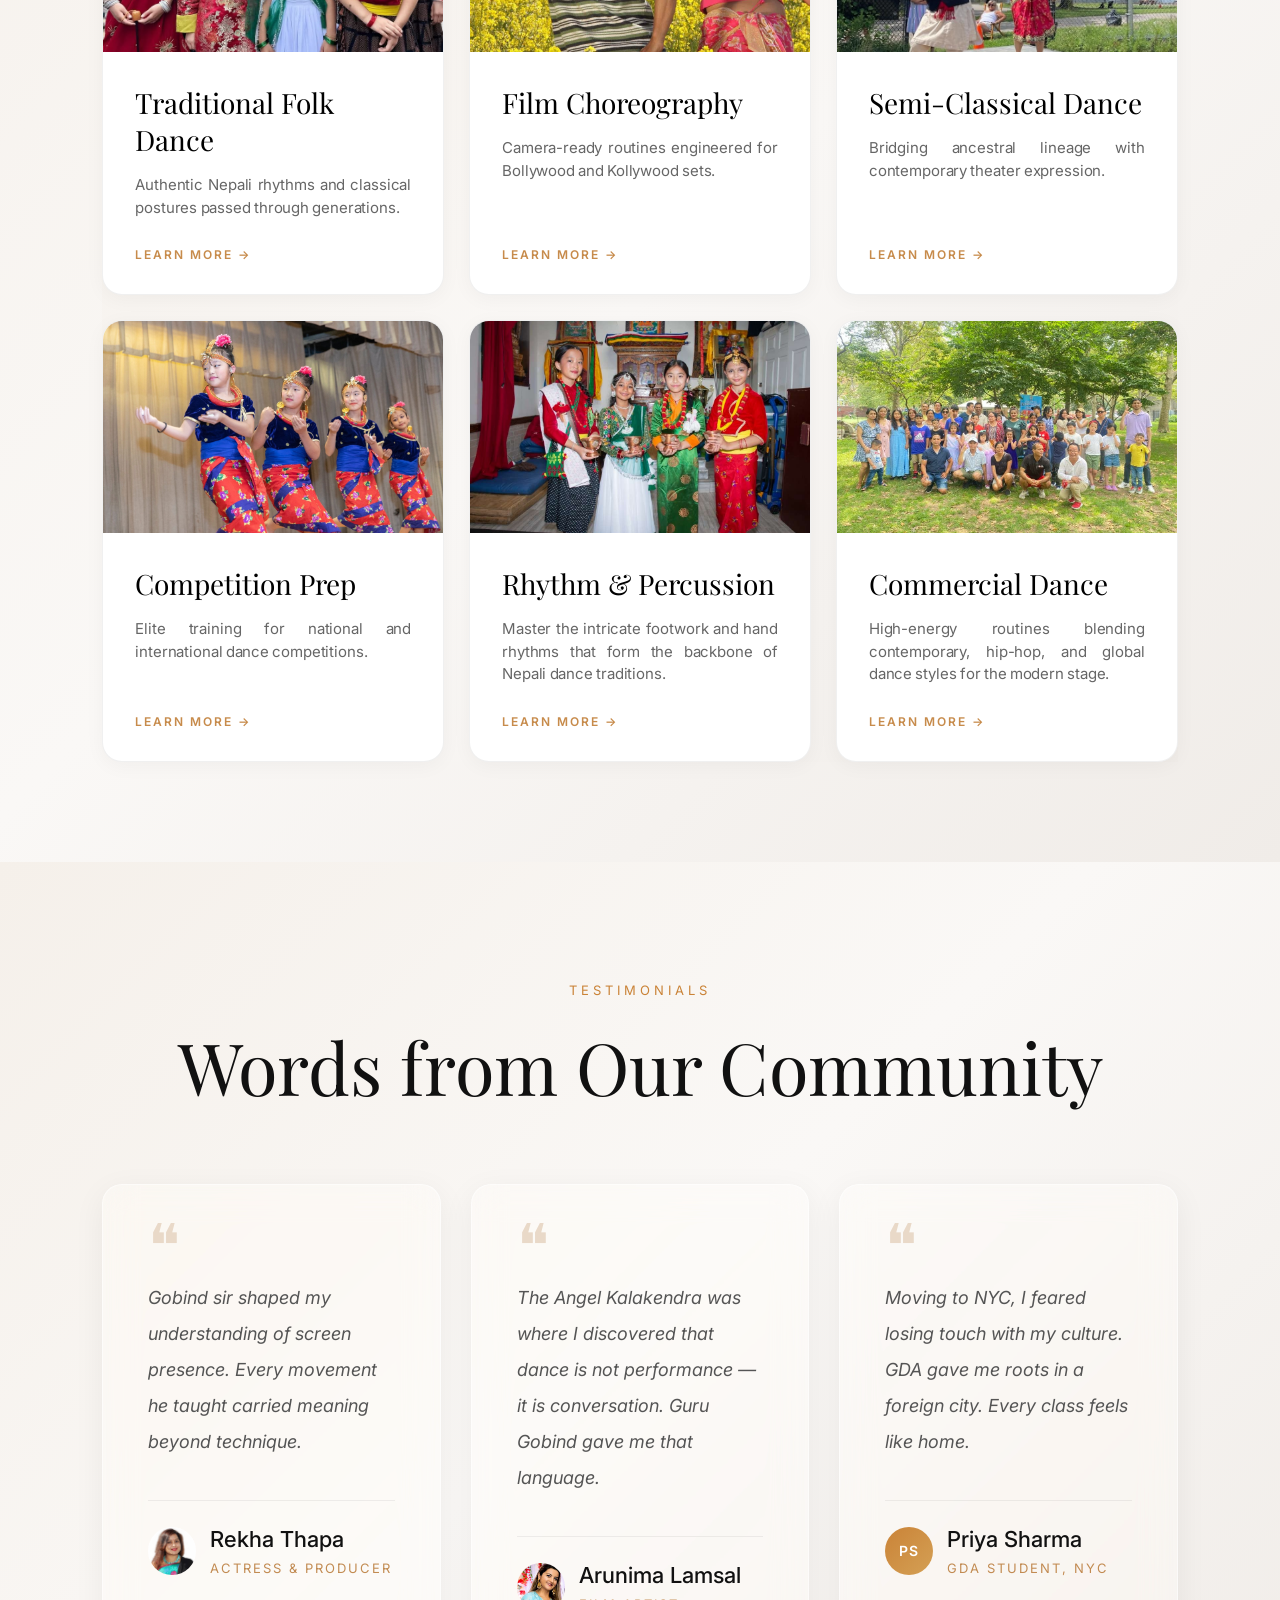
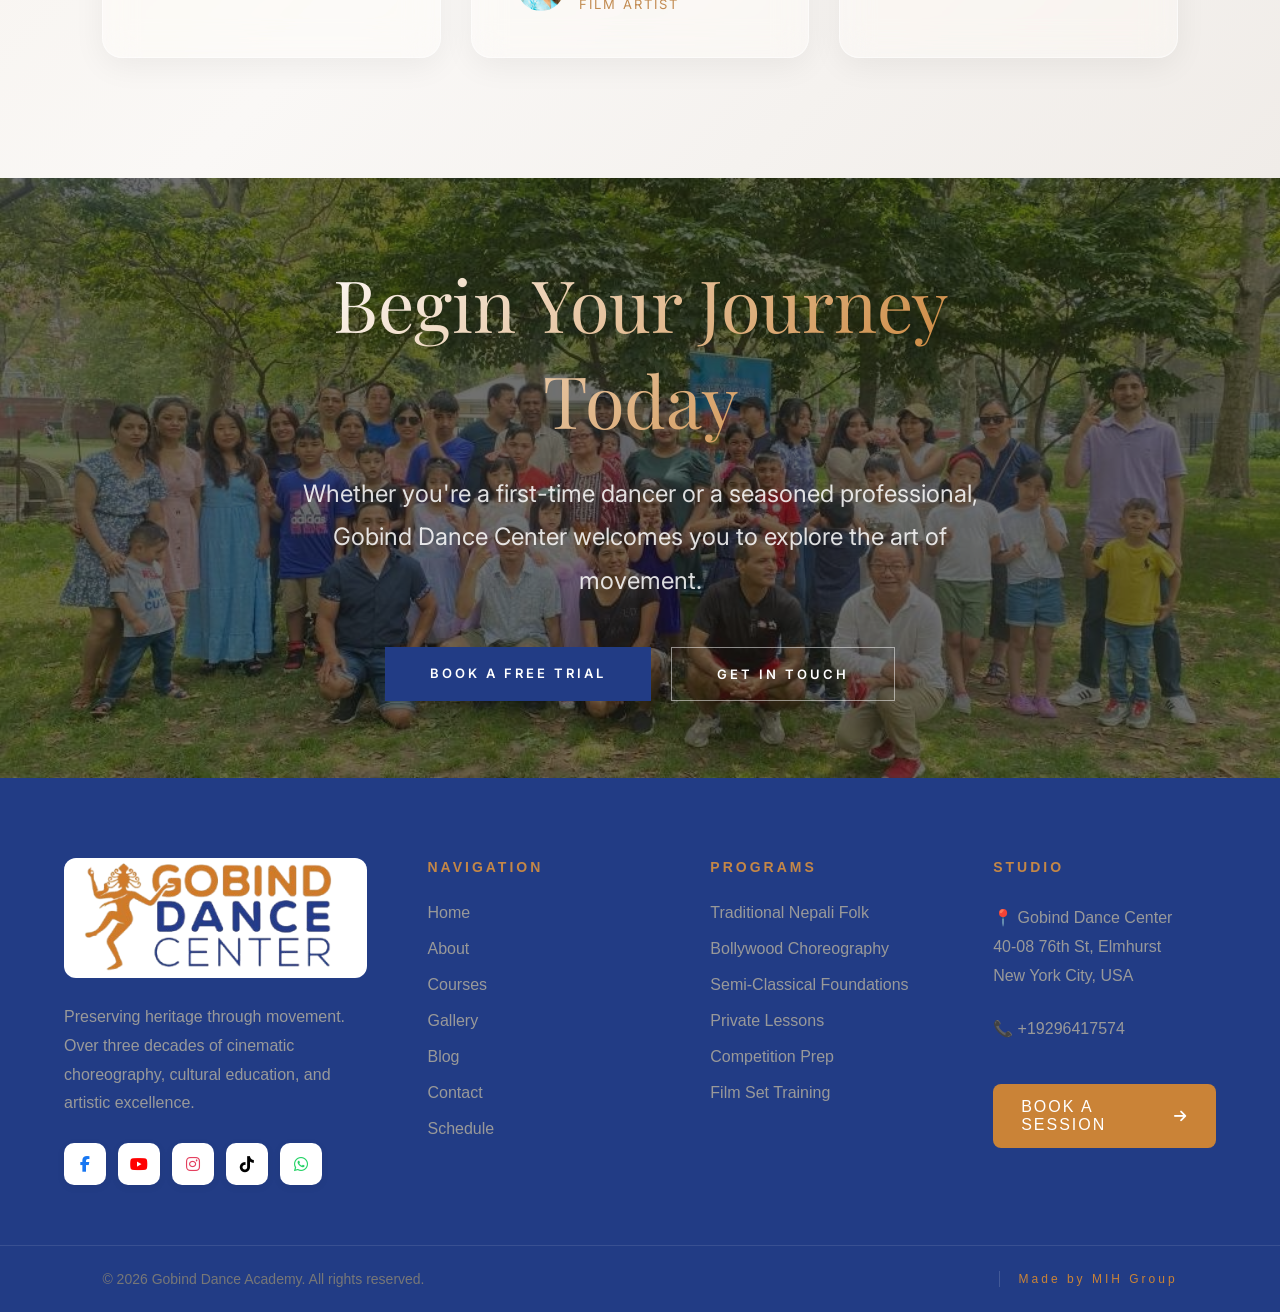
==== commit 0e5d8c58: "Remove mobile carousel behavior from courses grid, keep normal grid layout" ====
--- a/index.html
+++ b/index.html
@@ -120,72 +120,78 @@
         </h2>
     </div>
 
-    <div class="service-grid">
-        <div class="service-card">
-            <div class="card-cover">
-                <img src="assets/images/group6.jpeg" alt="Traditional Folk" loading="lazy">
-            </div>
-            <div class="card-body">
-                <h3>Traditional Folk Dance</h3>
-                <p>Authentic Nepali rhythms and classical postures passed through generations.</p>
-                <a href="courses.html">LEARN MORE →</a>
-            </div>
-        </div>
-
-        <div class="service-card">
-            <div class="card-cover">
-                <img src="assets/images/film.jpeg" alt="Film Choreography" loading="lazy">
-            </div>
-            <div class="card-body">
-                <h3>Film Choreography</h3>
-                <p>Camera-ready routines engineered for Bollywood and Kollywood sets.</p>
-                <a href="courses.html">LEARN MORE →</a>
-            </div>
-        </div>
-
-        <div class="service-card">
-            <div class="card-cover">
-                <img src="assets/images/4e8510a8-af41-4be0-a759-9cf8679da20e.jpg" alt="Semi-Classical" loading="lazy">
-            </div>
-            <div class="card-body">
-                <h3>Semi-Classical Dance</h3>
-                <p>Bridging ancestral lineage with contemporary theater expression.</p>
-                <a href="courses.html">LEARN MORE →</a>
-            </div>
-        </div>
-
-        <div class="service-card">
-            <div class="card-cover">
-                <img src="assets/images/Dance.jpg" alt="Competition Prep" loading="lazy">
-            </div>
-            <div class="card-body">
-                <h3>Competition Prep</h3>
-                <p>Elite training for national and international dance competitions.</p>
-                <a href="courses.html">LEARN MORE →</a>
-            </div>
-        </div>
-
-        <div class="service-card">
-            <div class="card-cover">
-                <img src="assets/images/group3.jpg" alt="Rhythm & Percussion" loading="lazy">
-            </div>
-            <div class="card-body">
-                <h3>Rhythm & Percussion</h3>
-                <p>Master the intricate footwork and hand rhythms that form the backbone of Nepali dance traditions.</p>
-                <a href="courses.html">LEARN MORE →</a>
-            </div>
-        </div>
-
-        <div class="service-card">
-            <div class="card-cover">
-                <img src="assets/images/group.jpg" alt="Commercial Dance" loading="lazy">
-            </div>
-            <div class="card-body">
-                <h3>Commercial Dance</h3>
-                <p>High-energy routines blending contemporary, hip-hop, and global dance styles for the modern stage.</p>
-                <a href="courses.html">LEARN MORE →</a>
-            </div>
-        </div>
+    <div class="carousel-wrap">
+        <div class="service-grid carousel-track">
+            <div class="service-card carousel-slide">
+                <div class="card-cover">
+                    <img src="assets/images/group6.jpeg" alt="Traditional Folk" loading="lazy">
+                </div>
+                <div class="card-body">
+                    <h3>Traditional Folk Dance</h3>
+                    <p>Authentic Nepali rhythms and classical postures passed through generations.</p>
+                    <a href="courses.html">LEARN MORE →</a>
+                </div>
+            </div>
+
+            <div class="service-card carousel-slide">
+                <div class="card-cover">
+                    <img src="assets/images/film.jpeg" alt="Film Choreography" loading="lazy">
+                </div>
+                <div class="card-body">
+                    <h3>Film Choreography</h3>
+                    <p>Camera-ready routines engineered for Bollywood and Kollywood sets.</p>
+                    <a href="courses.html">LEARN MORE →</a>
+                </div>
+            </div>
+
+            <div class="service-card carousel-slide">
+                <div class="card-cover">
+                    <img src="assets/images/4e8510a8-af41-4be0-a759-9cf8679da20e.jpg" alt="Semi-Classical" loading="lazy">
+                </div>
+                <div class="card-body">
+                    <h3>Semi-Classical Dance</h3>
+                    <p>Bridging ancestral lineage with contemporary theater expression.</p>
+                    <a href="courses.html">LEARN MORE →</a>
+                </div>
+            </div>
+
+            <div class="service-card carousel-slide">
+                <div class="card-cover">
+                    <img src="assets/images/Dance.jpg" alt="Competition Prep" loading="lazy">
+                </div>
+                <div class="card-body">
+                    <h3>Competition Prep</h3>
+                    <p>Elite training for national and international dance competitions.</p>
+                    <a href="courses.html">LEARN MORE →</a>
+                </div>
+            </div>
+
+            <div class="service-card carousel-slide">
+                <div class="card-cover">
+                    <img src="assets/images/group3.jpg" alt="Rhythm & Percussion" loading="lazy">
+                </div>
+                <div class="card-body">
+                    <h3>Rhythm & Percussion</h3>
+                    <p>Master the intricate footwork and hand rhythms that form the backbone of Nepali dance traditions.</p>
+                    <a href="courses.html">LEARN MORE →</a>
+                </div>
+            </div>
+
+            <div class="service-card carousel-slide">
+                <div class="card-cover">
+                    <img src="assets/images/group.jpg" alt="Commercial Dance" loading="lazy">
+                </div>
+                <div class="card-body">
+                    <h3>Commercial Dance</h3>
+                    <p>High-energy routines blending contemporary, hip-hop, and global dance styles for the modern stage.</p>
+                    <a href="courses.html">LEARN MORE →</a>
+                </div>
+            </div>
+        </div>
+
+        <button class="carousel-arrow carousel-prev" aria-label="Previous">‹</button>
+        <button class="carousel-arrow carousel-next" aria-label="Next">›</button>
+        <div class="carousel-dots"></div>
     </div>
 </section>
 <section class="testimonials reveal">
--- a/css/style.css
+++ b/css/style.css
@@ -1856,31 +1856,6 @@
 
 .filter-tag.active::after {
     display: none;
-}
-
-/* Mobile carousel for courses */
-@media(max-width: 768px) {
-    .courses-grid {
-        display: flex !important;
-        gap: 20px !important;
-        overflow-x: auto;
-        scroll-snap-type: x mandatory;
-        -webkit-overflow-scrolling: touch;
-        scrollbar-width: none;
-        padding: 8px 5% 20px;
-        margin: 0 -5%;
-        width: auto;
-    }
-    
-    .courses-grid::-webkit-scrollbar {
-        display: none;
-    }
-    
-    .course-card {
-        flex: 0 0 85%;
-        scroll-snap-align: center;
-        min-width: 280px;
-    }
 }
 
 /* SCHEDULE */
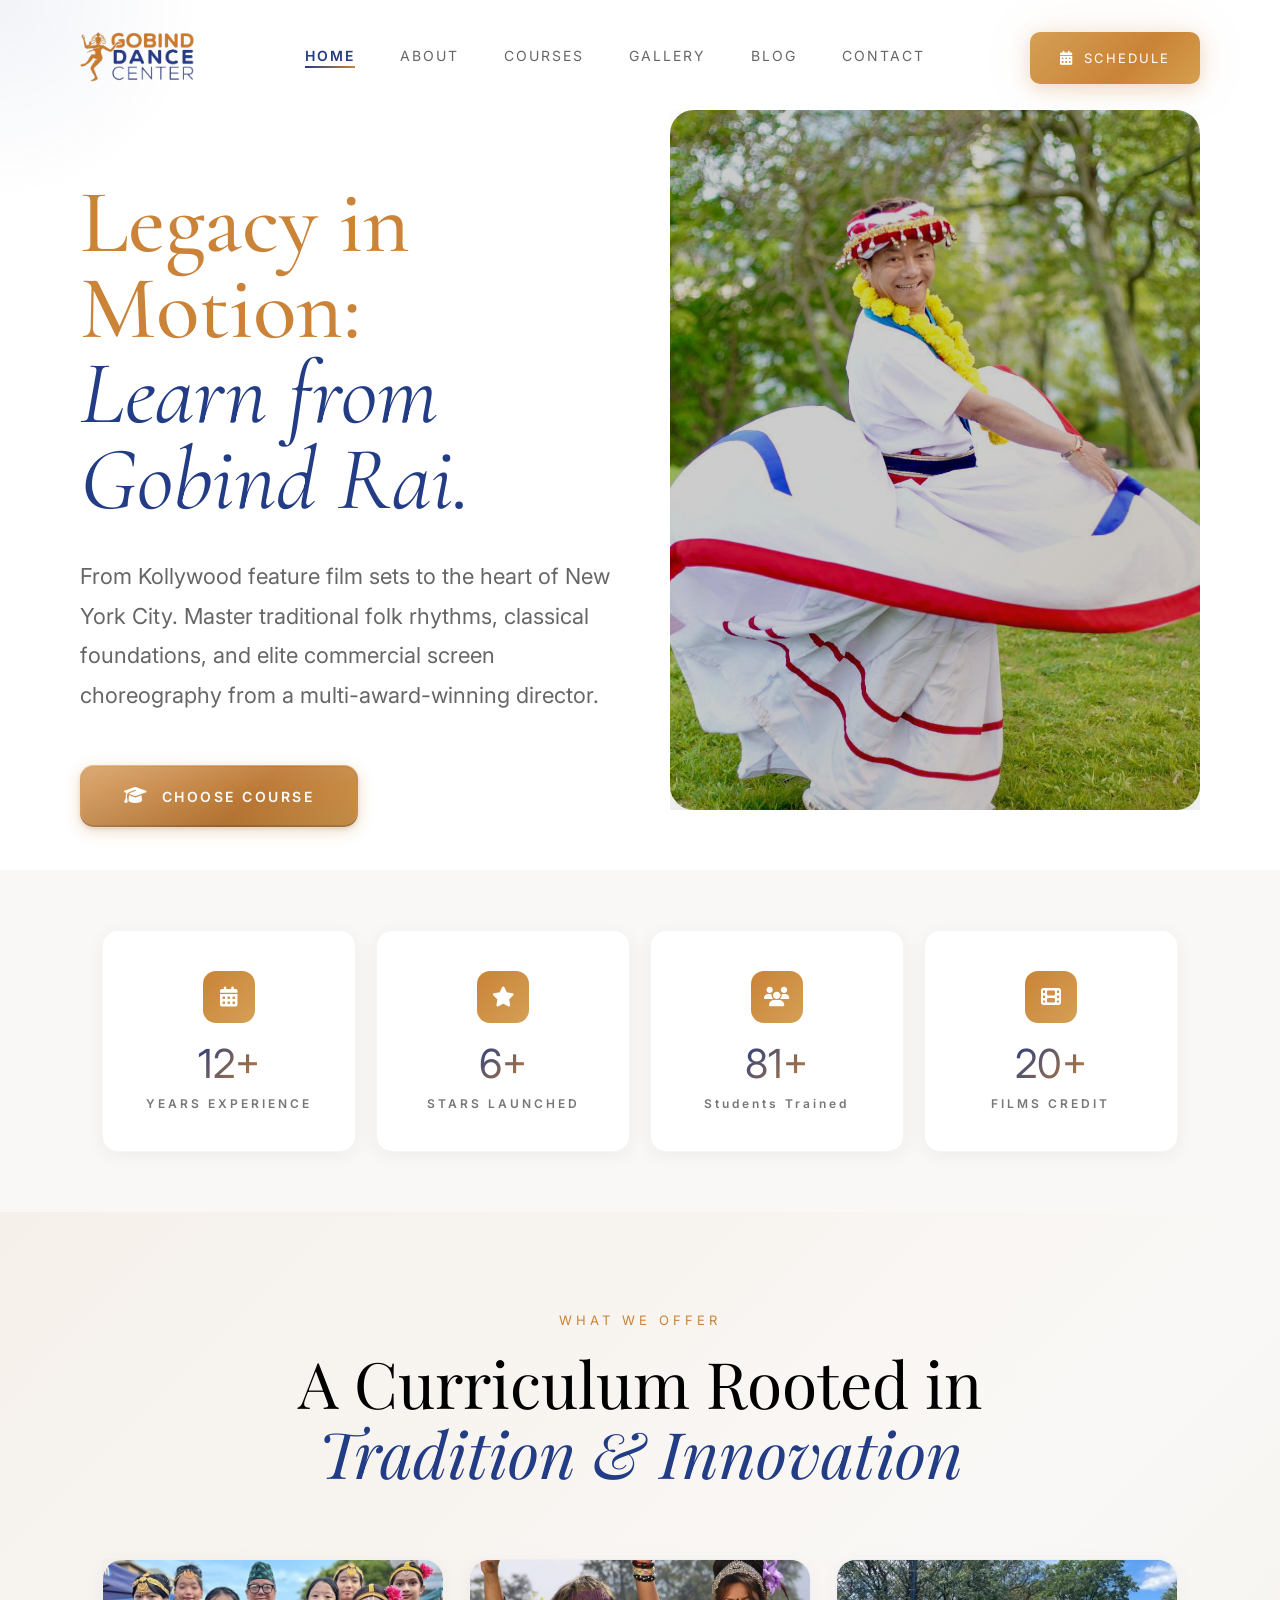
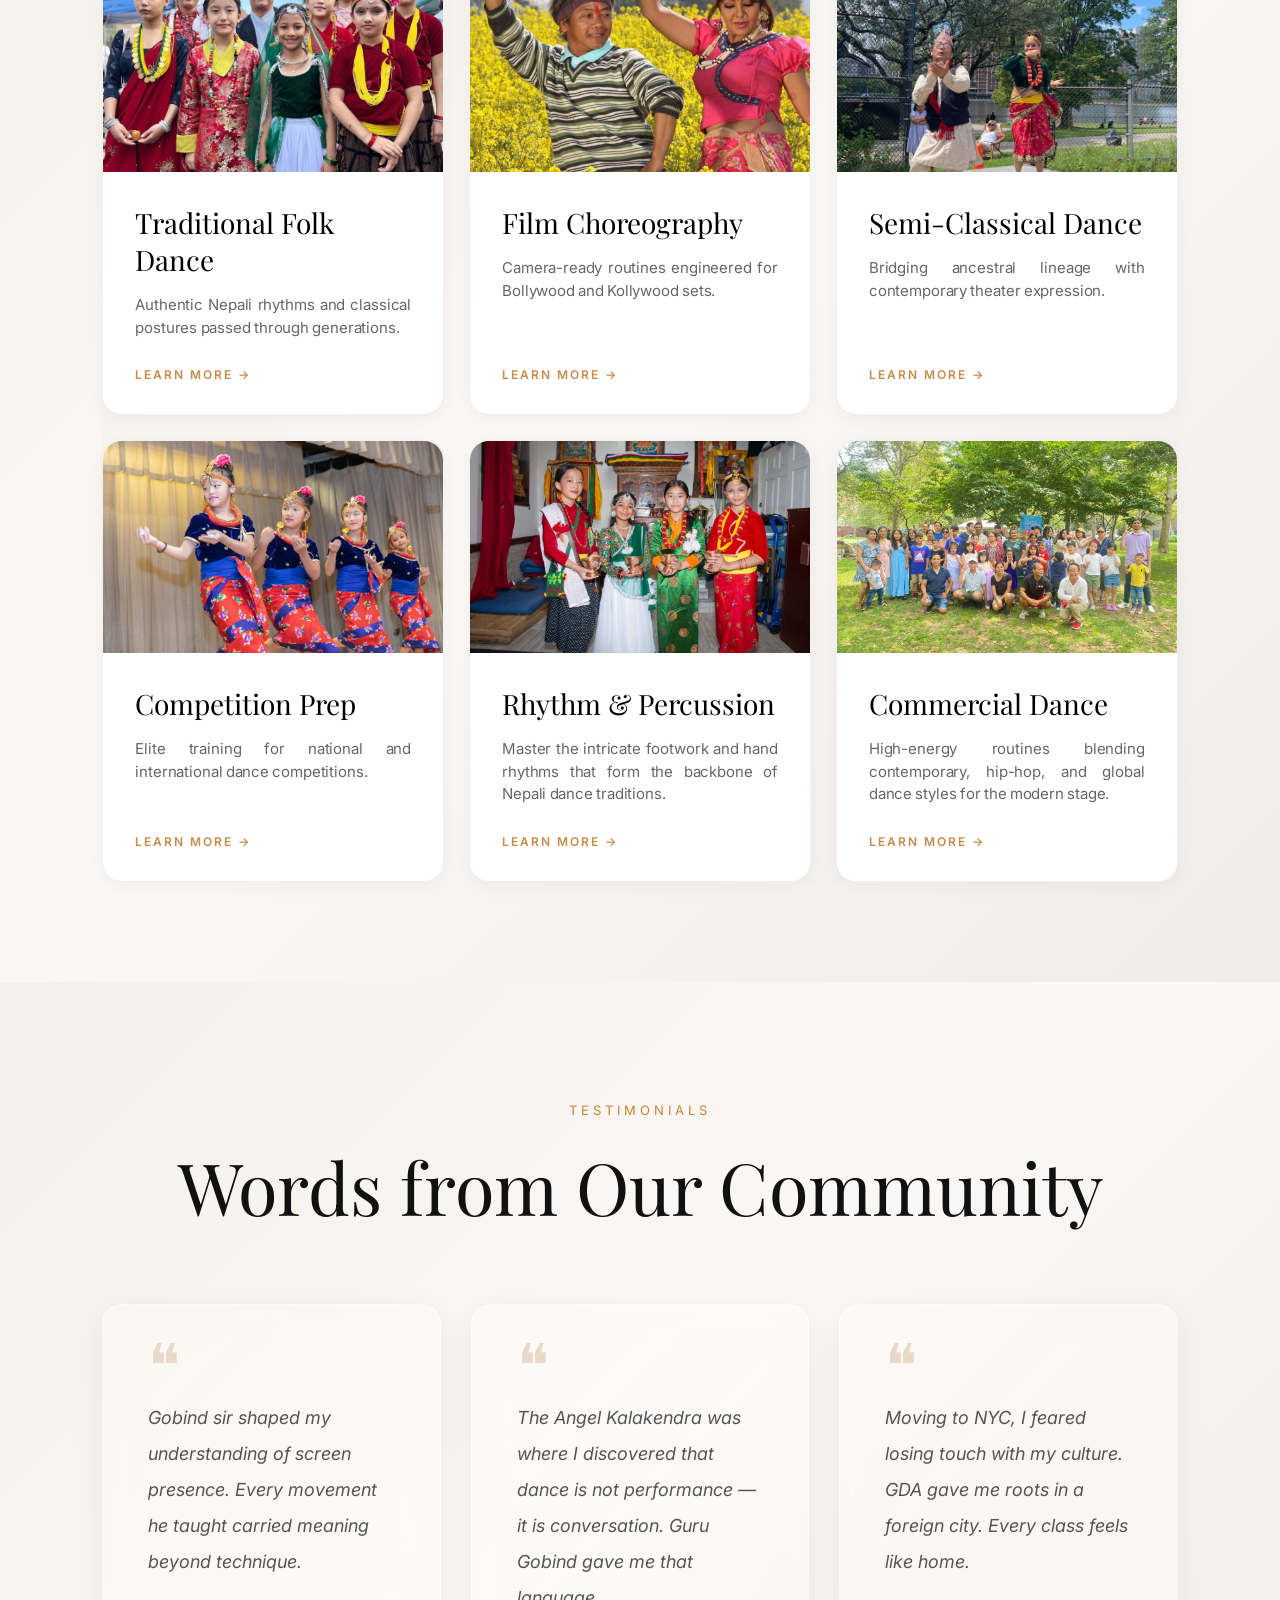
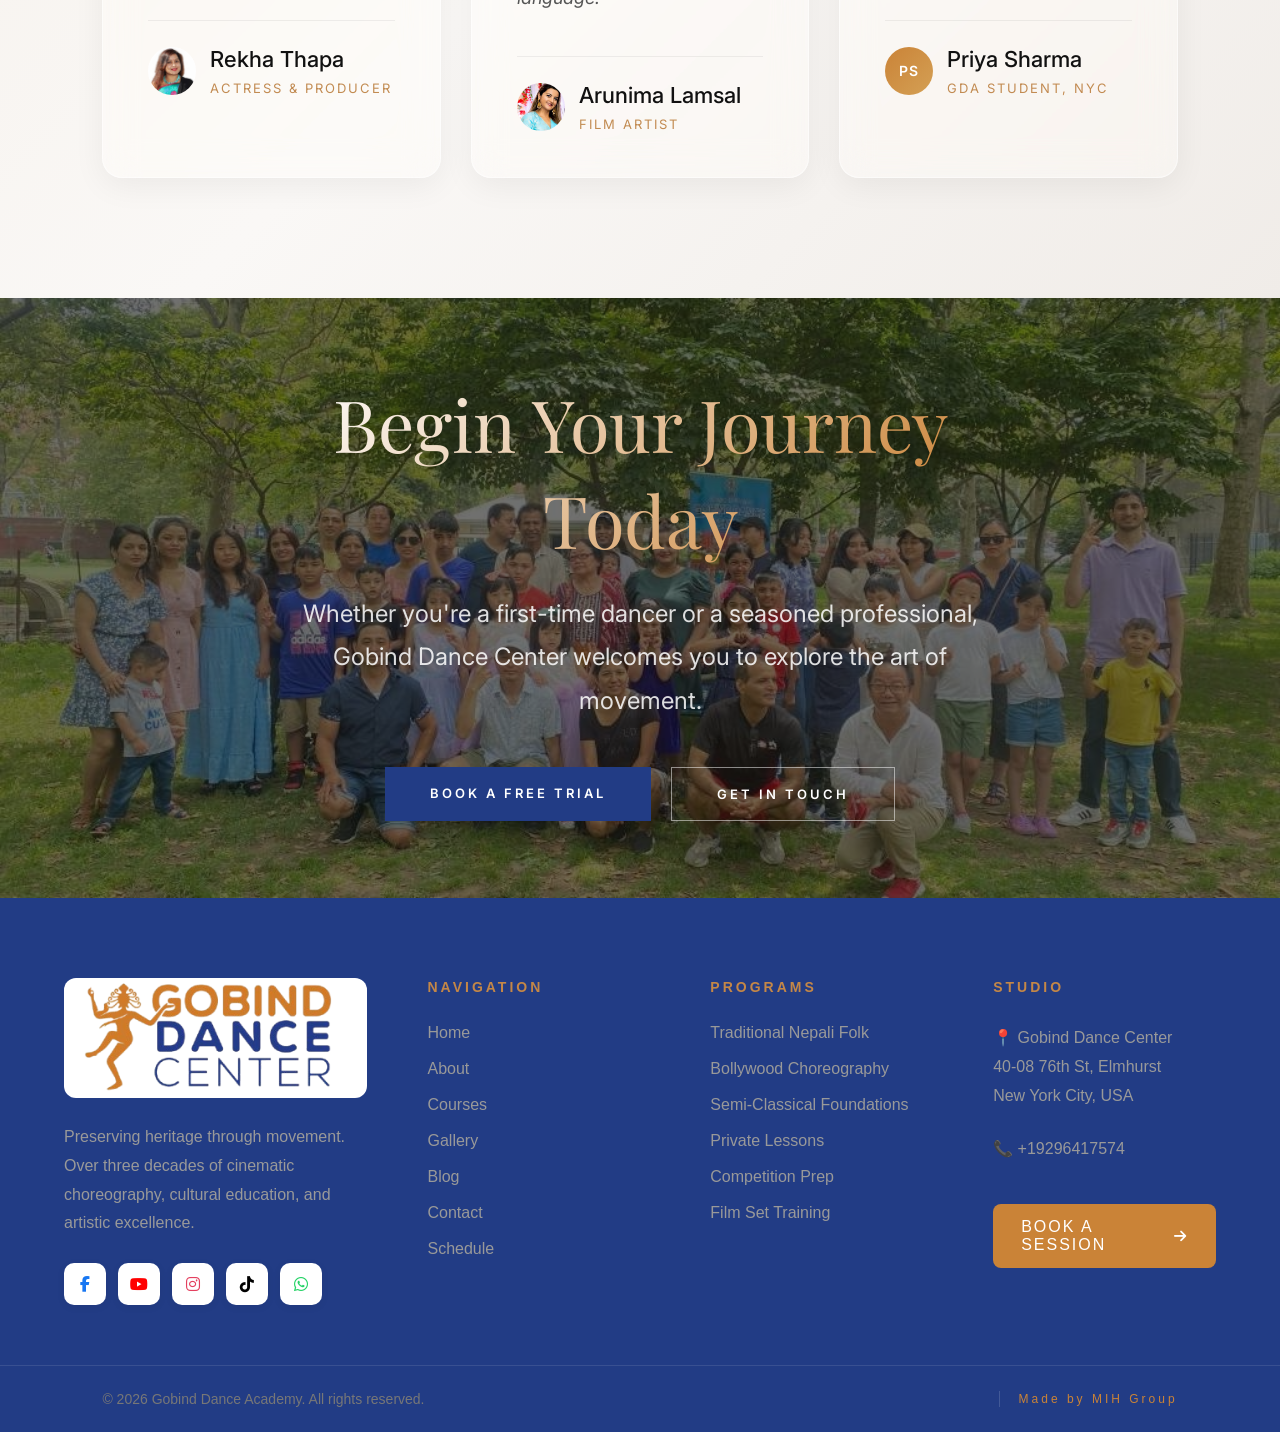
==== commit 22e656d9: "Style stat boxes as cards with gold icon boxes" ====
--- a/index.html
+++ b/index.html
@@ -93,19 +93,23 @@
 
 <section class="stats reveal">
     <div class="stat-box">
+        <div class="stat-icon"><i class="fas fa-calendar-alt"></i></div>
         <h2><span class="count-num" data-target="30">0</span>+</h2>
         <p>YEARS EXPERIENCE</p>
     </div>
     <div class="stat-box">
+        <div class="stat-icon"><i class="fas fa-star"></i></div>
         <h2><span class="count-num" data-target="15">0</span>+</h2>
         <p>STARS LAUNCHED</p>
     </div>
     <div class="stat-box">
+        <div class="stat-icon"><i class="fas fa-users"></i></div>
         <h2><span class="count-num" data-target="200">0</span>+</h2>
         <p>Students Trained</p>
     </div>
 
     <div class="stat-box">
+        <div class="stat-icon"><i class="fas fa-film"></i></div>
         <h2><span class="count-num" data-target="50">0</span>+</h2>
         <p>FILMS CREDIT</p>
     </div>
--- a/css/style.css
+++ b/css/style.css
@@ -381,6 +381,17 @@
     }
 }
 
+@keyframes navFadeUp {
+    0% {
+        opacity: 0;
+        transform: translateY(24px);
+    }
+    100% {
+        opacity: 1;
+        transform: translateY(0);
+    }
+}
+
 /* Glass header effect when scrolling */
 header.scrolled nav .nav-links a,
 header.scrolled .logo-text p,
@@ -397,34 +408,61 @@
 .stats {
     display: grid;
     grid-template-columns: repeat(4, 1fr);
-    border-top: 1px solid #e5e5e5;
-    border-bottom: 1px solid #e5e5e5;
+    gap: 20px;
+    padding: 60px 8%;
+    background: #faf8f6;
+    max-width: 1400px;
+    margin: 0 auto;
 }
 
 .stat-box {
-    height: 220px;
+    background: #fff;
+    border-radius: 16px;
+    padding: 40px 20px;
     display: flex;
     flex-direction: column;
     justify-content: center;
     align-items: center;
-    border-right: 1px solid #e5e5e5;
     text-align: center;
+    box-shadow: 0 4px 20px rgba(0,0,0,0.05);
+    border: 1px solid rgba(0,0,0,0.04);
+    transition: all 0.3s ease;
+}
+
+.stat-box:hover {
+    transform: translateY(-4px);
+    box-shadow: 0 12px 40px rgba(0,0,0,0.1);
+    border-color: rgba(212,160,85,0.2);
+}
+
+.stat-icon {
+    width: 52px;
+    height: 52px;
+    display: flex;
+    align-items: center;
+    justify-content: center;
+    background: linear-gradient(135deg, var(--primary-color), #d4a055);
+    border-radius: 13px;
+    font-size: 20px;
+    color: #fff;
+    margin-bottom: 16px;
 }
 
 .stat-box:last-child {
-    border-right: none;
+    border-right: 1px solid rgba(0,0,0,0.04);
 }
 
 .stat-box h2 {
     font-size: 40px;
     font-weight: 400;
     margin: 0;
+    color: #111;
 }
 
 .stat-box p {
-    font-size: 14px;
+    font-size: 12px;
     letter-spacing: 3px;
-    margin-top: 10px;
+    margin-top: 8px;
     color: #777;
     font-weight: 600;
 }
@@ -3698,7 +3736,7 @@
         -webkit-backdrop-filter: blur(12px) saturate(120%);
         z-index: 8;
         opacity: 0;
-        transition: right 0.4s ease, opacity 0.4s ease;
+        transition: right 0.5s cubic-bezier(0.4, 0, 0.2, 1), opacity 0.4s ease;
         display: flex;
         justify-content: flex-end;
         padding: 0;
@@ -3720,19 +3758,43 @@
         display: flex;
         flex-direction: column;
         align-items: center;
-        justify-content: space-evenly;
+        justify-content: center;
+        gap: 10px;
         padding: 12px 40px;
     }
 
     nav .nav-links a {
-        padding: 20px 40px;
+        padding: 14px 40px;
         font-size: 20px;
         width: 100%;
         max-width: 400px;
         text-align: center;
         border-radius: 12px;
-        transition: background 0.3s, color 0.3s;
         flex-shrink: 0;
+        opacity: 0;
+        transform: translateY(20px);
+        transition: opacity 0.5s ease, transform 0.5s ease, background 0.3s, color 0.3s;
+    }
+
+    nav.open .nav-links a {
+        opacity: 1;
+        transform: translateY(0);
+    }
+
+    nav.open .nav-links a:nth-child(1) { transition-delay: 0.05s; }
+    nav.open .nav-links a:nth-child(2) { transition-delay: 0.1s; }
+    nav.open .nav-links a:nth-child(3) { transition-delay: 0.15s; }
+    nav.open .nav-links a:nth-child(4) { transition-delay: 0.2s; }
+    nav.open .nav-links a:nth-child(5) { transition-delay: 0.25s; }
+    nav.open .nav-links a:nth-child(6) { transition-delay: 0.3s; }
+    nav.open .nav-links a:nth-child(7) { transition-delay: 0.35s; }
+
+    nav .nav-links a:hover {
+        transform: scale(1.03);
+    }
+
+    nav.open .nav-links a:hover {
+        transform: scale(1.03) translateY(0);
     }
 
     nav .nav-links a:hover,
@@ -3769,7 +3831,7 @@
         background-size:400% 400%;
         color:#fff!important;
         text-align:center;
-        padding:18px 24px!important;
+        padding:14px 24px!important;
         border-radius:12px;
         letter-spacing:2px;
         font-size:13px;
@@ -3841,17 +3903,19 @@
 
     .stats {
         grid-template-columns: repeat(2, 1fr);
+        gap: 16px;
+        padding: 50px 5%;
     }
 
     .stat-box {
-        height: 180px;
-    }
-
-    .stat-box h2 {
-        color: #111;
-        background: none;
-        -webkit-text-fill-color: #111;
-        background-clip: border-box;
+        padding: 32px 16px;
+    }
+
+    .stat-icon {
+        width: 44px;
+        height: 44px;
+        font-size: 17px;
+        margin-bottom: 14px;
     }
 
     .section-title h2,
@@ -4022,13 +4086,19 @@
 
     .stats {
         grid-template-columns:1fr;
-        gap:16px;
+        gap:14px;
         padding:40px 5%;
     }
 
     .stat-box {
-        height:auto;
-        padding:20px;
+        padding:28px 20px;
+    }
+
+    .stat-icon {
+        width: 44px;
+        height: 44px;
+        font-size: 17px;
+        margin-bottom: 14px;
     }
 
     .cta-content h2 {
@@ -4161,7 +4231,8 @@
     .primary-btn { padding: 14px 20px; font-size: 12px; }
 
     .stats { padding: 30px 4%; gap: 12px; }
-    .stat-box { padding: 16px; }
+    .stat-box { padding: 24px 12px; }
+    .stat-icon { width: 40px; height: 40px; font-size: 15px; margin-bottom: 12px; }
     .stat-box h2 { font-size: 32px; }
     .stat-box p { font-size: 11px; letter-spacing: 2px; }
 
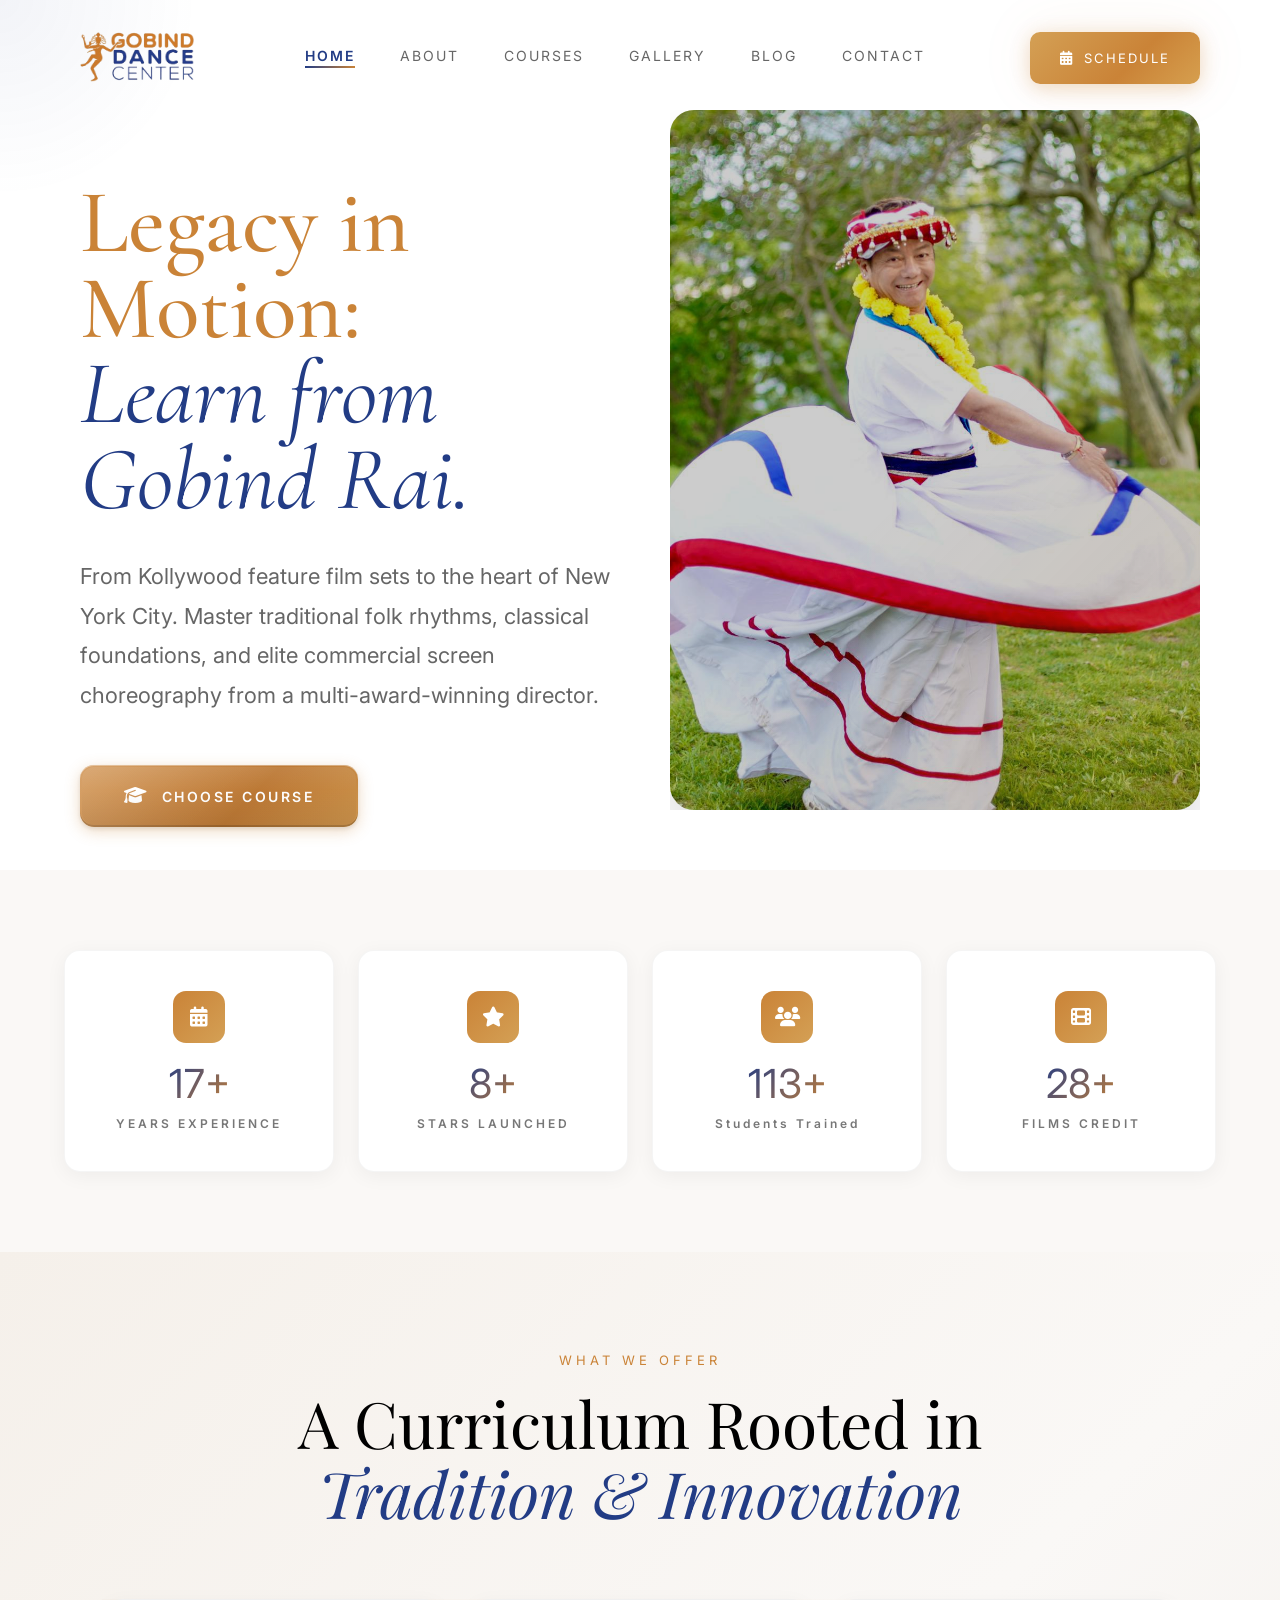
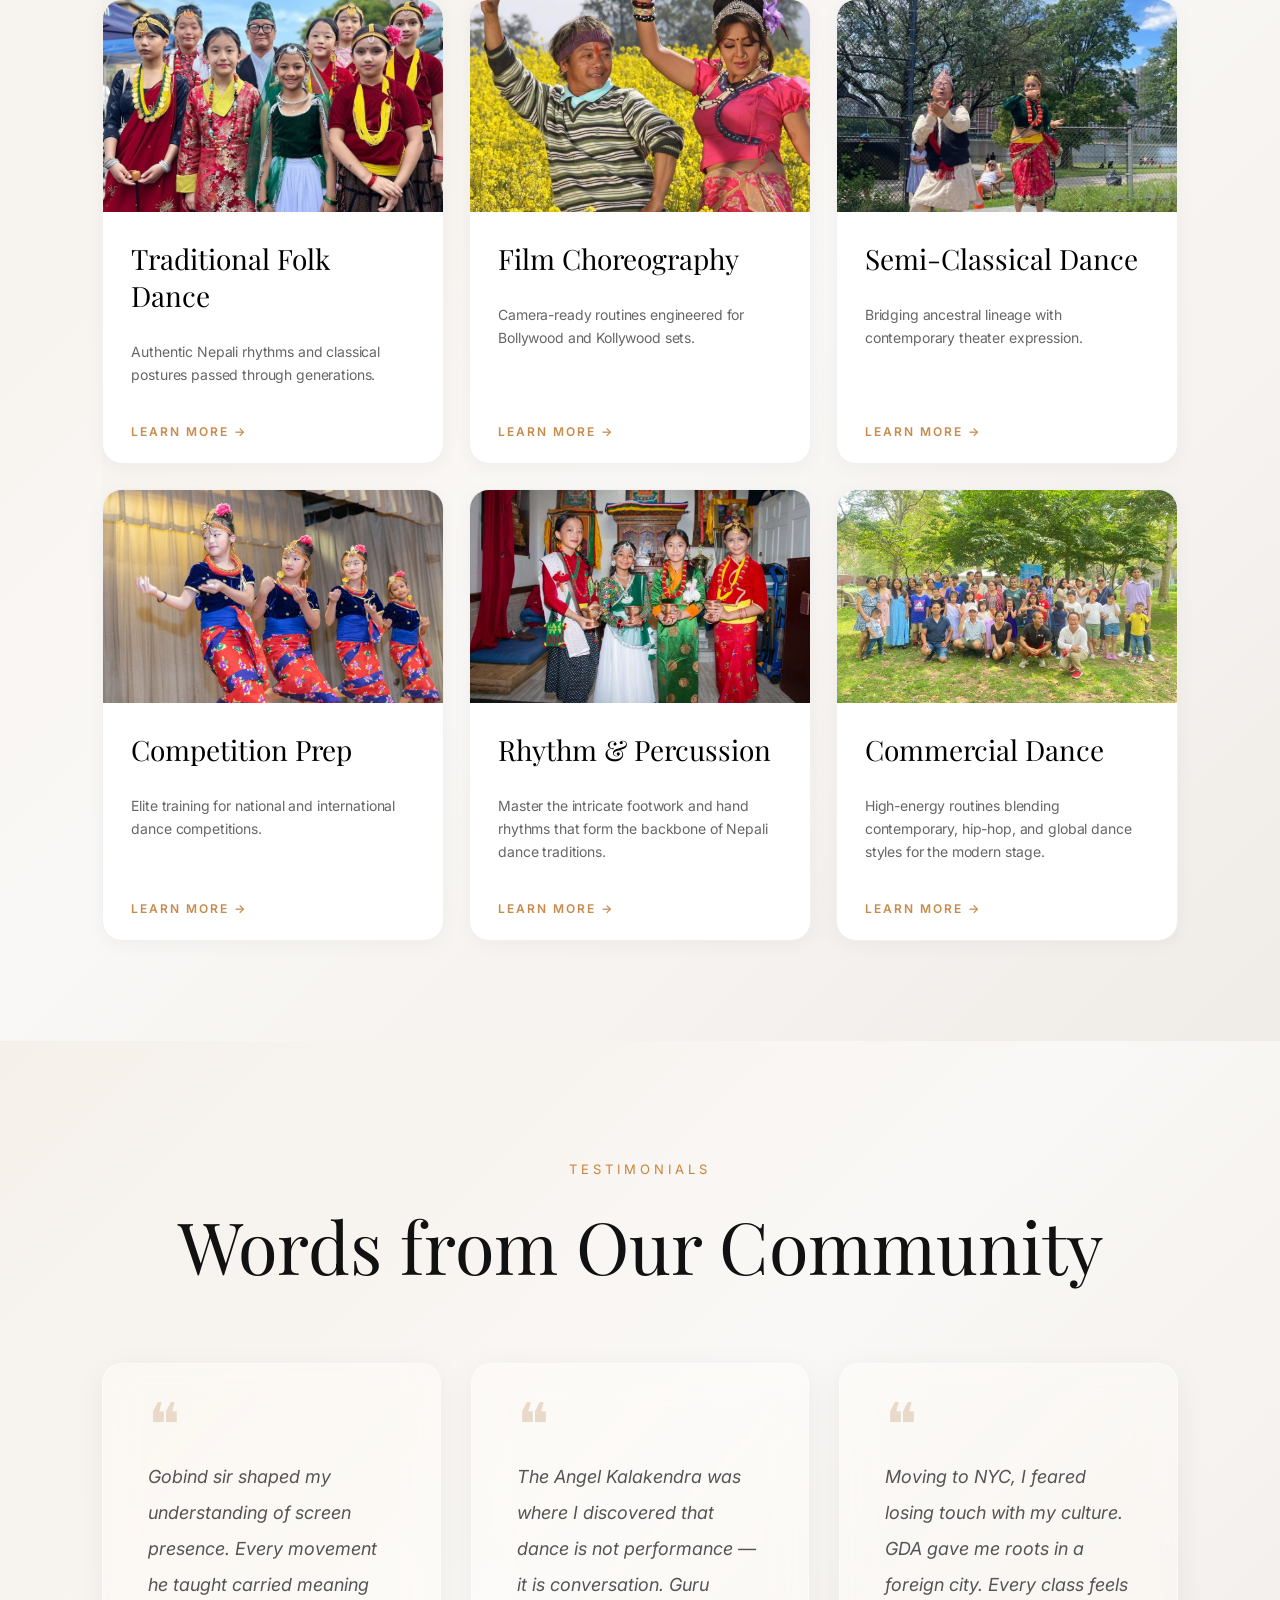
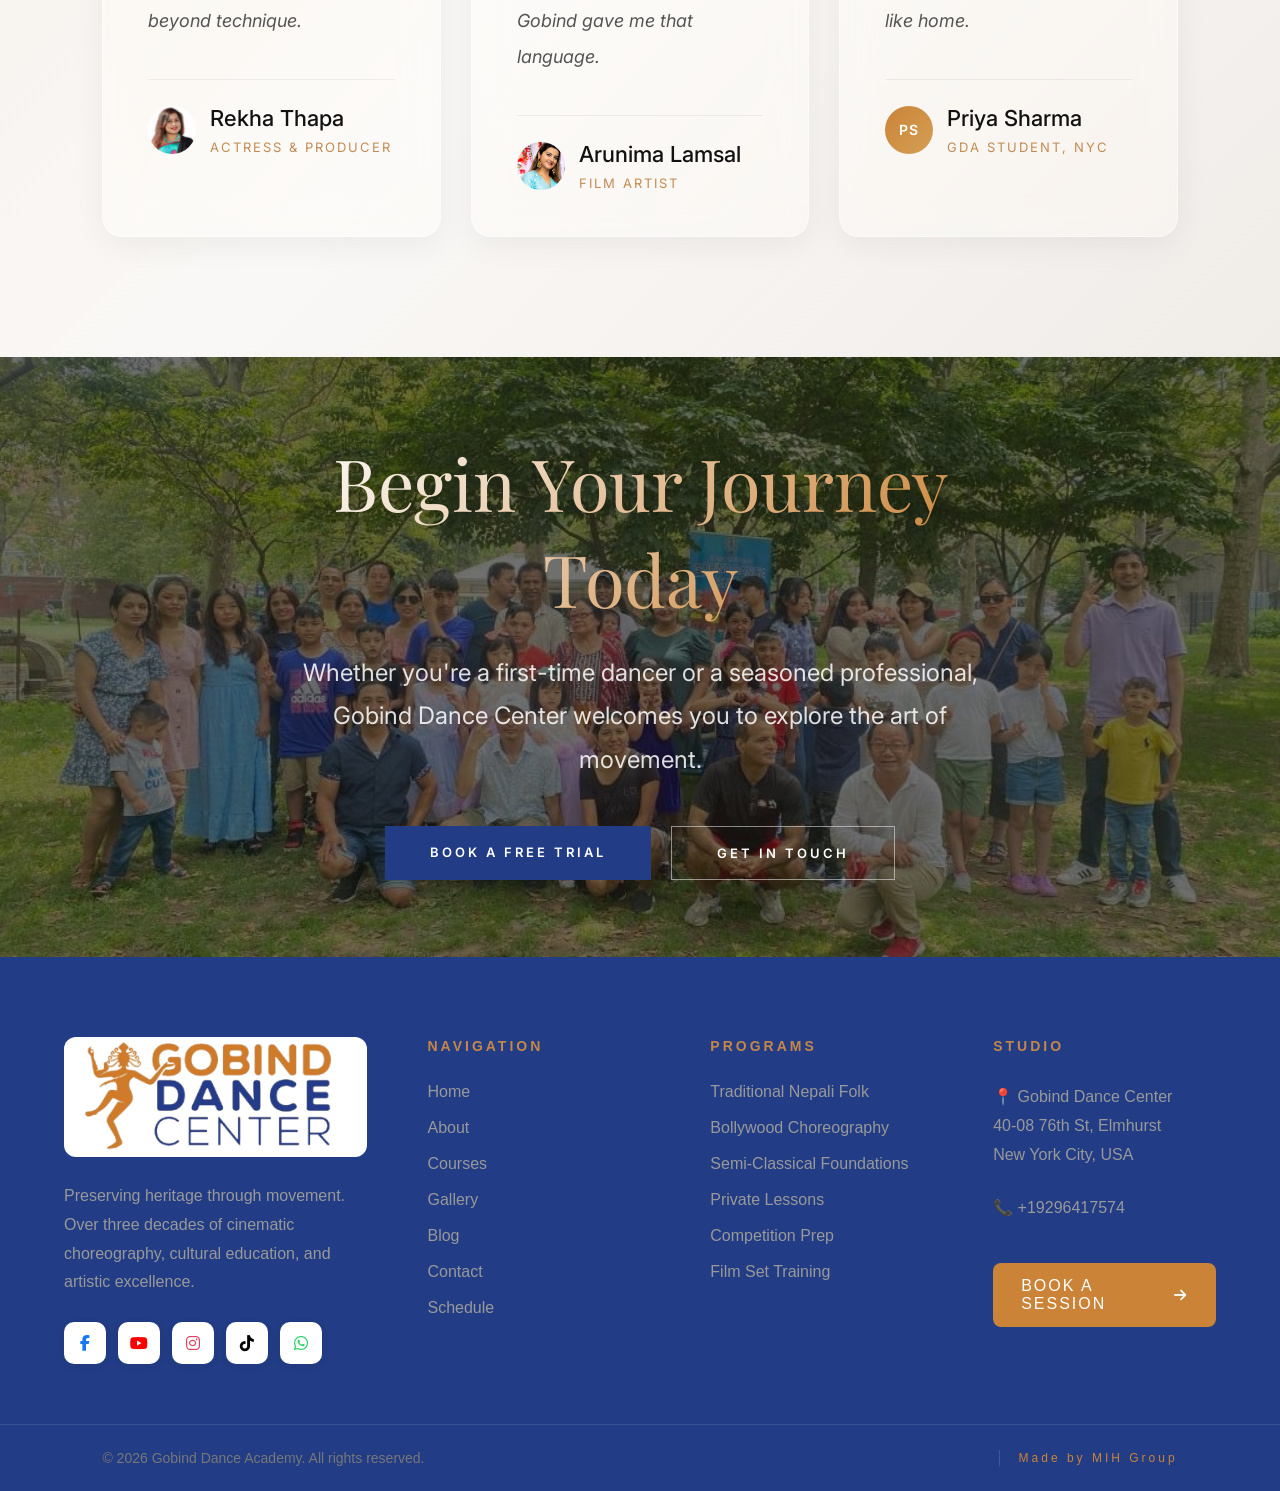
==== commit 6318c0df: "Link 'Made by MIH Group' to https://mihgroup.com.np/" ====
--- a/index.html
+++ b/index.html
@@ -373,7 +373,7 @@
 
     <div class="footer-bottom">
         <p>© 2026 Gobind Dance Academy. All rights reserved.</p>
-        <p class="footer-tm">Made by MIH Group</p>
+        <p class="footer-tm">Made by <a href="https://mihgroup.com.np/" target="_blank" rel="noopener">MIH Group</a></p>
     </div>
 </footer>
 <script src="js/main.js"></script>
--- a/css/style.css
+++ b/css/style.css
@@ -408,11 +408,9 @@
 .stats {
     display: grid;
     grid-template-columns: repeat(4, 1fr);
-    gap: 20px;
-    padding: 60px 8%;
+    gap: 24px;
+    padding: 80px 5%;
     background: #faf8f6;
-    max-width: 1400px;
-    margin: 0 auto;
 }
 
 .stat-box {
@@ -427,6 +425,7 @@
     box-shadow: 0 4px 20px rgba(0,0,0,0.05);
     border: 1px solid rgba(0,0,0,0.04);
     transition: all 0.3s ease;
+    height: 100%;
 }
 
 .stat-box:hover {
@@ -448,6 +447,19 @@
     margin-bottom: 16px;
 }
 
+.stat-box:hover .stat-icon {
+    animation: statIconAnim 1s ease-in-out forwards;
+}
+
+@keyframes statIconAnim {
+    0% { transform: scale(1) rotate(0deg) translateY(0); }
+    15% { transform: scale(1.2) rotate(-10deg) translateY(-3px); }
+    35% { transform: scale(1.05) rotate(-2deg) translateY(0); }
+    55% { transform: scale(1.15) rotate(-7deg) translateY(-2px); }
+    75% { transform: scale(1.08) rotate(-3deg) translateY(-1px); }
+    100% { transform: scale(1.1) rotate(-5deg) translateY(0); }
+}
+
 .stat-box:last-child {
     border-right: 1px solid rgba(0,0,0,0.04);
 }
@@ -540,39 +552,12 @@
     display: block;
 }
 
-.card-label {
-    position: absolute;
-    top: 12px;
-    right: 12px;
-    padding: 6px 18px;
-    background: rgba(0,0,0,0.35);
-    backdrop-filter: blur(8px);
-    -webkit-backdrop-filter: blur(8px);
-    border-radius: 20px;
-    font-family: 'Inter', sans-serif;
-    font-size: 12px;
-    font-weight: 600;
-    letter-spacing: 1.5px;
-    text-transform: uppercase;
-    color: #fff;
-    border: 1px solid rgba(255,255,255,0.3);
-    z-index: 2;
-    pointer-events: none;
-    opacity: 0;
-    transform: scale(0.85);
-    transition: opacity 0.3s ease, transform 0.3s cubic-bezier(0.34, 1.56, 0.64, 1);
-}
-
-.course-card:hover .card-label {
-    opacity: 1;
-    transform: scale(1);
-}
-
 .card-body {
-    padding: 32px;
+    padding: 28px 28px 24px;
     flex: 1;
     display: flex;
     flex-direction: column;
+    gap: 10px;
 }
 
 .service-card:hover{
@@ -1204,6 +1189,16 @@
     padding-left: 20px;
 }
 
+.footer-tm a {
+    color: inherit;
+    text-decoration: none;
+    transition: color 0.3s ease;
+}
+
+.footer-tm a:hover {
+    color: #fff;
+}
+
 .footer-tm::before {
     content: '';
     position: absolute;
@@ -1550,28 +1545,85 @@
 
 .course-card {
     padding: 0;
-    background: rgba(255,255,255,0.4);
-    backdrop-filter: blur(14px) saturate(180%);
-    -webkit-backdrop-filter: blur(14px) saturate(180%);
-    border: 1px solid rgba(255,255,255,0.55);
-    border-radius: 20px;
-    transition: 0.4s;
+    background: #fff;
+    border-radius: 24px;
+    transition: transform 0.5s cubic-bezier(0.34,1.56,0.64,1),
+                box-shadow 0.5s ease,
+                border-color 0.4s ease;
     display: flex;
     flex-direction: column;
-    box-shadow: 0 8px 32px rgba(0,0,0,0.05);
+    box-shadow: 0 4px 20px rgba(0,0,0,0.04);
     overflow: hidden;
     position: relative;
+    cursor: pointer;
+    border: 1px solid rgba(0,0,0,0.04);
+}
+
+.course-card::after {
+    content: '';
+    position: absolute;
+    inset: 0;
+    border-radius: 24px;
+    padding: 1px;
+    background: linear-gradient(135deg, rgba(202,131,55,0.15), transparent 40%, transparent 60%, rgba(202,131,55,0.08));
+    -webkit-mask: linear-gradient(#fff 0 0) content-box, linear-gradient(#fff 0 0);
+    -webkit-mask-composite: xor;
+    mask-composite: exclude;
+    pointer-events: none;
+    opacity: 0;
+    transition: opacity 0.5s ease;
+}
+
+.course-card:hover::after {
+    opacity: 1;
+}
+
+.course-card:hover {
+    transform: translateY(-10px) scale(1.01);
+    box-shadow: 0 24px 70px rgba(202,131,55,0.1);
+    border-color: rgba(202,131,55,0.15);
 }
 
 .course-card .card-cover {
     aspect-ratio: 16 / 9;
-}
-
-.course-card:hover {
-    transform: translateY(-8px);
-    box-shadow: 0 20px 60px rgba(0,0,0,0.1);
-    background: rgba(255,255,255,0.6);
-    border-color: rgba(202,131,55,0.2);
+    position: relative;
+    overflow: hidden;
+}
+
+.course-card .card-cover::after {
+    content: '';
+    position: absolute;
+    inset: 0;
+    background: linear-gradient(to top, rgba(0,0,0,0.06), transparent 50%);
+    z-index: 1;
+}
+
+.card-cover img {
+    transition: transform 0.6s cubic-bezier(0.34,1.56,0.64,1);
+}
+
+.course-card:hover .card-cover img {
+    transform: scale(1.08);
+}
+
+.card-label {
+    position: absolute;
+    bottom: 14px;
+    left: 14px;
+    padding: 5px 16px;
+    background: rgba(0,0,0,0.5);
+    backdrop-filter: blur(10px);
+    -webkit-backdrop-filter: blur(10px);
+    border-radius: 20px;
+    font-family: 'Inter', sans-serif;
+    font-size: 11px;
+    font-weight: 600;
+    letter-spacing: 1.5px;
+    text-transform: uppercase;
+    color: rgba(255,255,255,0.9);
+    border: 1px solid rgba(255,255,255,0.15);
+    z-index: 2;
+    pointer-events: none;
 }
 
 .course-icon {
@@ -1581,10 +1633,17 @@
 
 .course-card h3 {
     font-family: 'Playfair Display', serif;
-    font-size: 28px;
-    font-weight: 400;
-    margin-bottom: 10px;
+    font-size: 26px;
+    font-weight: 500;
+    margin-bottom: 8px;
     color: #111;
+    letter-spacing: -0.02em;
+    line-height: 1.2;
+    transition: color 0.3s ease;
+}
+
+.course-card:hover h3 {
+    color: var(--primary-color);
 }
 
 .course-level {
@@ -1598,12 +1657,12 @@
 .card-body > p {
     color: #666;
     font-family: 'Inter', sans-serif;
-    font-size: 15px;
-    line-height: 1.5;
-    text-align: justify;
+    font-size: 14px;
+    line-height: 1.65;
     letter-spacing: -0.01em;
-    word-spacing: -0.5px;
-}
+    flex: 1;
+}
+
 .course-card > p {
     color: #000;
     font-family: 'Playfair Display', serif;
@@ -1612,26 +1671,87 @@
     line-height: 1.5;
     margin-bottom: 14px;
     letter-spacing: -0.01em;
-    text-align: justify;
     flex-grow: 1;
 }
 
-.course-btn {
-    display: inline-block;
-    padding: 14px 30px;
-    background: var(--secondary-color);
-    color: #fff;
-    text-decoration: none;
-    letter-spacing: 2px;
-    font-size: 12px;
-    text-align: center;
-    transition: 0.3s;
+.card-meta {
+    display: flex;
+    align-items: center;
+    flex-wrap: wrap;
+    gap: 8px;
     margin-top: auto;
-}
-
-.course-btn:hover {
-    background: var(--primary-color);
-}
+    padding-top: 16px;
+    border-top: 1px solid rgba(0,0,0,0.05);
+}
+
+.card-meta span {
+    font-family: 'Inter', sans-serif;
+    font-size: 11px;
+    font-weight: 600;
+    letter-spacing: 1px;
+    color: var(--primary-color);
+    text-transform: uppercase;
+    display: inline-flex;
+    align-items: center;
+    gap: 5px;
+    padding: 5px 12px;
+    border-radius: 20px;
+    background: rgba(202,131,55,0.07);
+    transition: background 0.3s ease, transform 0.3s cubic-bezier(0.34,1.56,0.64,1);
+}
+
+.course-card:hover .card-meta span {
+    background: rgba(202,131,55,0.13);
+    transform: translateY(-1px);
+}
+
+.card-meta span:first-child {
+    background: rgba(202,131,55,0.12);
+}
+
+.course-card:hover .card-meta span:first-child {
+    background: rgba(202,131,55,0.18);
+}
+
+.card-meta span i {
+    font-size: 10px;
+    transition: transform 0.4s cubic-bezier(0.34,1.56,0.64,1);
+}
+
+.course-card:hover .card-meta span i {
+    transform: scale(1.25) rotate(-6deg);
+}
+
+.card-meta span:nth-child(2) i {
+    transition-delay: 0.04s;
+}
+
+.card-meta span:nth-child(3) i {
+    transition-delay: 0.08s;
+}
+
+/* ─── CARD ENTRANCE ANIMATION ──────────────────── */
+@keyframes cardFadeUp {
+    from {
+        opacity: 0;
+        transform: translateY(30px);
+    }
+    to {
+        opacity: 1;
+        transform: translateY(0);
+    }
+}
+
+.courses-grid .course-card {
+    animation: cardFadeUp 0.6s cubic-bezier(0.34,1.56,0.64,1) backwards;
+}
+
+.courses-grid .course-card:nth-child(1) { animation-delay: 0s; }
+.courses-grid .course-card:nth-child(2) { animation-delay: 0.08s; }
+.courses-grid .course-card:nth-child(3) { animation-delay: 0.16s; }
+.courses-grid .course-card:nth-child(4) { animation-delay: 0.24s; }
+.courses-grid .course-card:nth-child(5) { animation-delay: 0.32s; }
+.courses-grid .course-card:nth-child(6) { animation-delay: 0.40s; }
 
 /* ─── WHY GDA SECTION ──────────────────────────── */
 .why-section {
@@ -1827,15 +1947,15 @@
 }
 
 .filter-tag {
-    padding: 7px 14px;
+    padding: 12px 32px;
     border: 1px solid rgba(255,255,255,0.4);
     border-radius: 30px;
     background: rgba(255,255,255,0.25);
     backdrop-filter: blur(16px) saturate(180%);
     -webkit-backdrop-filter: blur(16px) saturate(180%);
     font-family: 'Inter', sans-serif;
-    font-size: 11px;
-    letter-spacing: 1px;
+    font-size: 13px;
+    letter-spacing: 2px;
     color: #666;
     cursor: pointer;
     transition: transform 0.45s cubic-bezier(0.34, 1.56, 0.64, 1),
@@ -3903,12 +4023,12 @@
 
     .stats {
         grid-template-columns: repeat(2, 1fr);
-        gap: 16px;
-        padding: 50px 5%;
+        gap: 20px;
+        padding: 60px 5%;
     }
 
     .stat-box {
-        padding: 32px 16px;
+        padding: 36px 20px;
     }
 
     .stat-icon {
@@ -4086,19 +4206,19 @@
 
     .stats {
         grid-template-columns:1fr;
-        gap:14px;
-        padding:40px 5%;
+        gap: 18px;
+        padding: 50px 5%;
     }
 
     .stat-box {
-        padding:28px 20px;
+        padding: 36px 24px;
     }
 
     .stat-icon {
-        width: 44px;
-        height: 44px;
-        font-size: 17px;
-        margin-bottom: 14px;
+        width: 48px;
+        height: 48px;
+        font-size: 18px;
+        margin-bottom: 16px;
     }
 
     .cta-content h2 {
@@ -4230,10 +4350,10 @@
     .buttons { margin-top: 24px; gap: 12px; }
     .primary-btn { padding: 14px 20px; font-size: 12px; }
 
-    .stats { padding: 30px 4%; gap: 12px; }
-    .stat-box { padding: 24px 12px; }
-    .stat-icon { width: 40px; height: 40px; font-size: 15px; margin-bottom: 12px; }
-    .stat-box h2 { font-size: 32px; }
+    .stats { padding: 40px 4%; gap: 16px; }
+    .stat-box { padding: 28px 16px; }
+    .stat-icon { width: 44px; height: 44px; font-size: 16px; margin-bottom: 14px; }
+    .stat-box h2 { font-size: 34px; }
     .stat-box p { font-size: 11px; letter-spacing: 2px; }
 
     .section-title { margin-bottom: 50px; }
@@ -4272,9 +4392,8 @@
     .courses-overview { padding: 40px 4%; }
     .course-card .card-body { padding: 20px; }
     .course-card h3 { font-size: 22px; }
+    .card-body > p { font-size: 13px; line-height: 1.6; }
     .course-level { font-size: 10px; }
-
-    .course-btn { padding: 12px 20px; font-size: 11px; }
 
     .schedule-section { padding: 40px 4%; }
     .schedule-header h2 { font-size: 28px; }
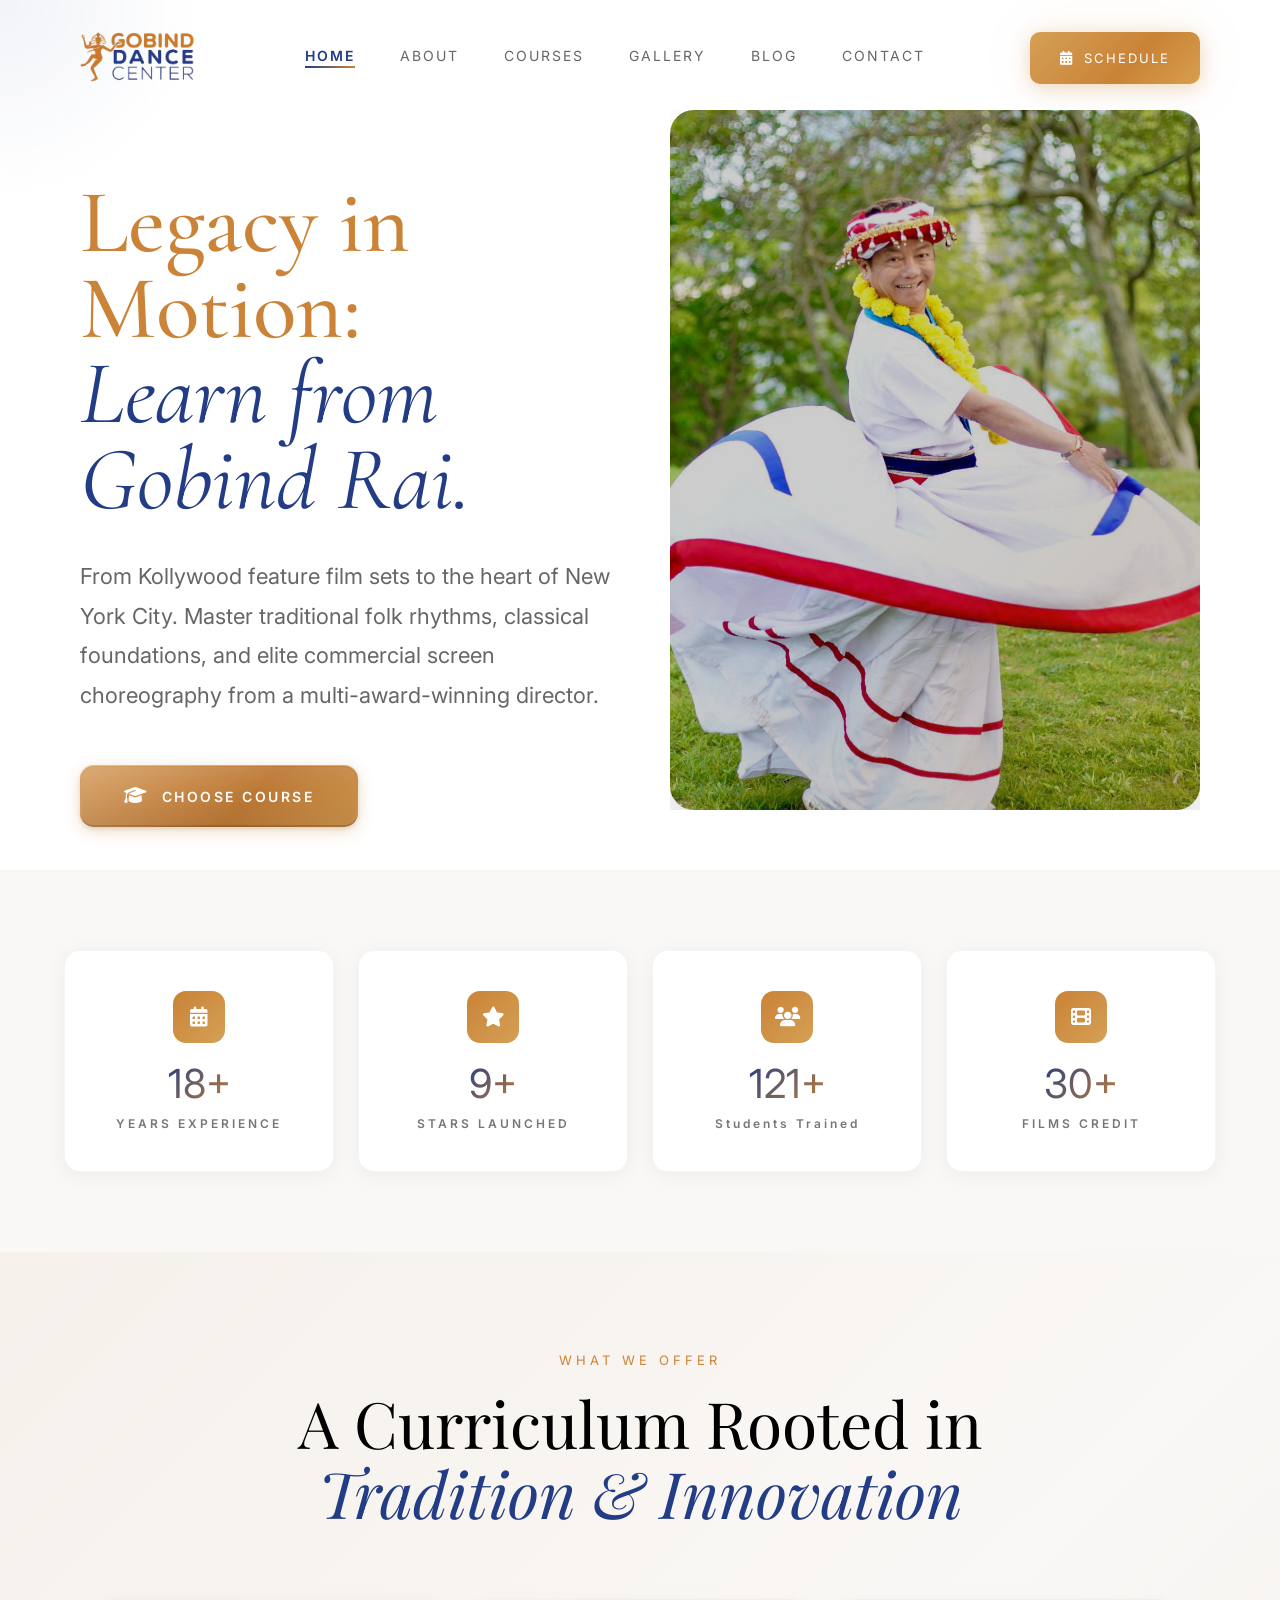
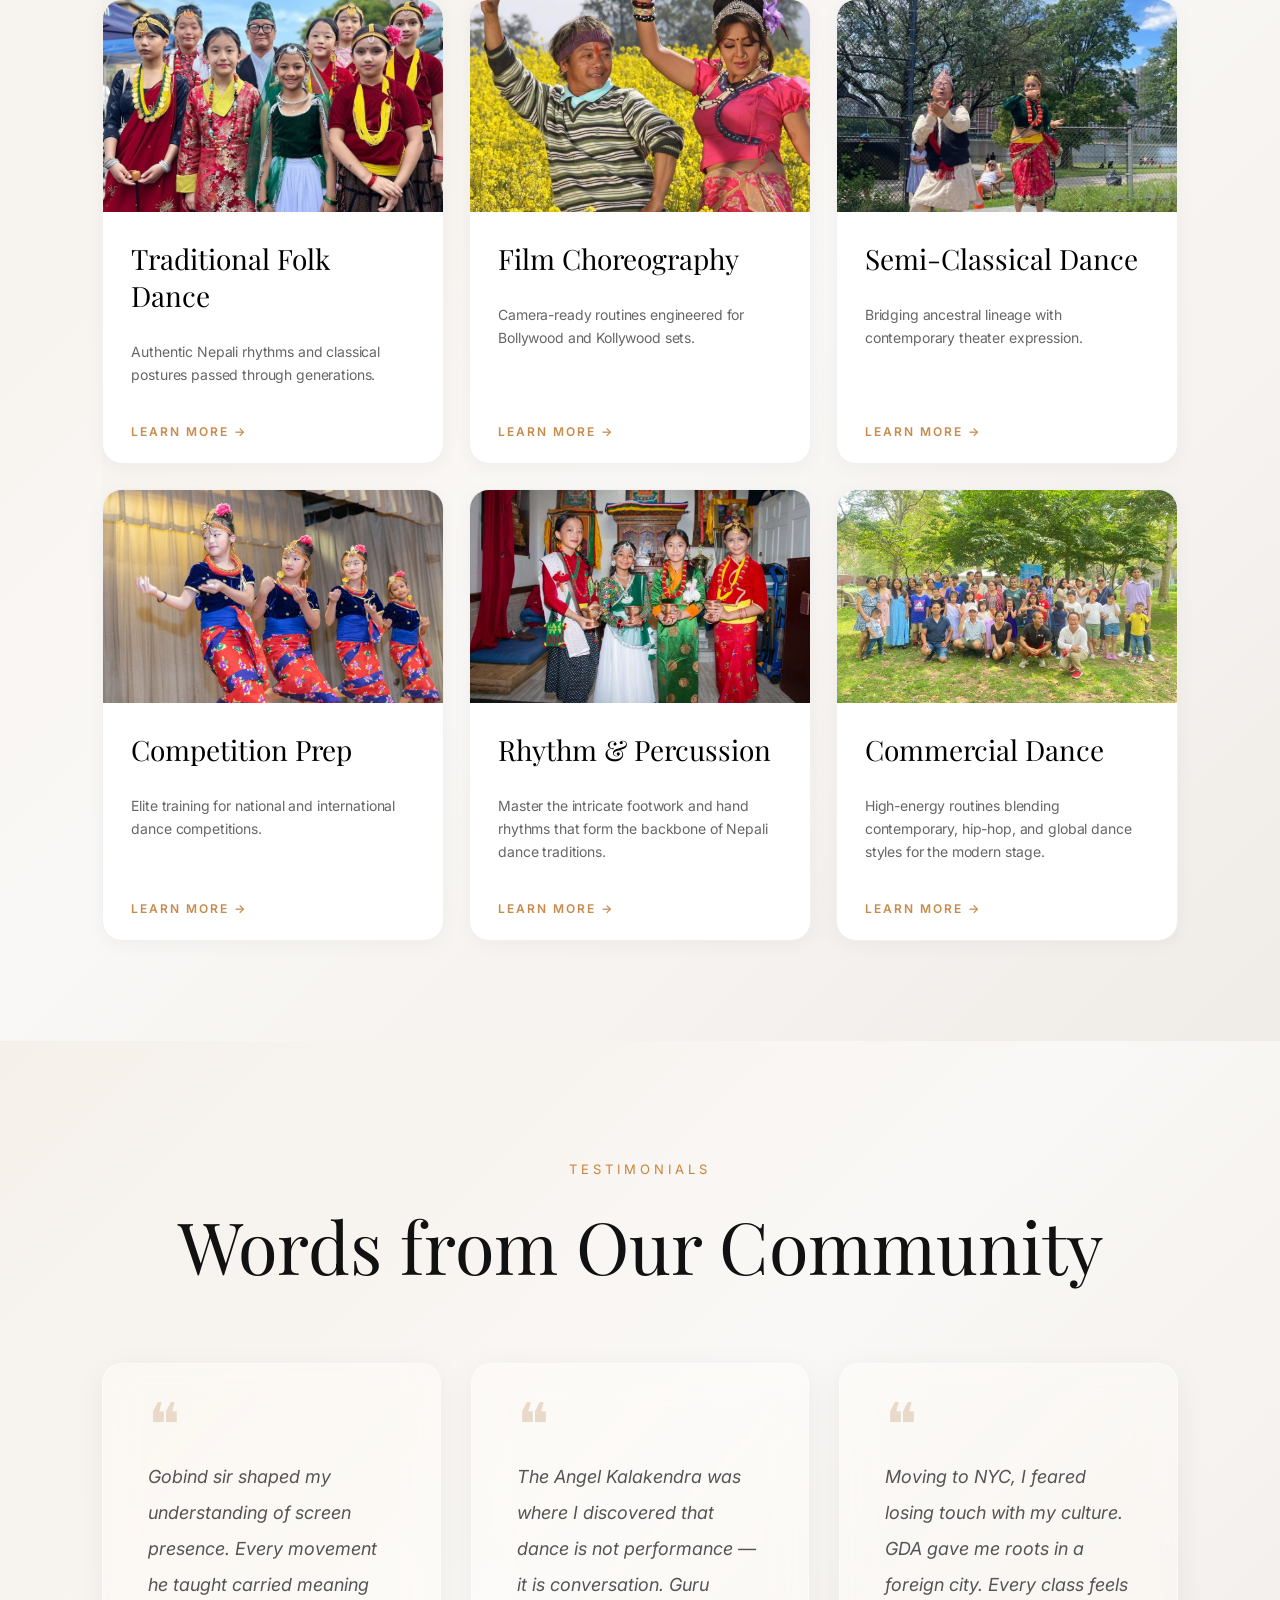
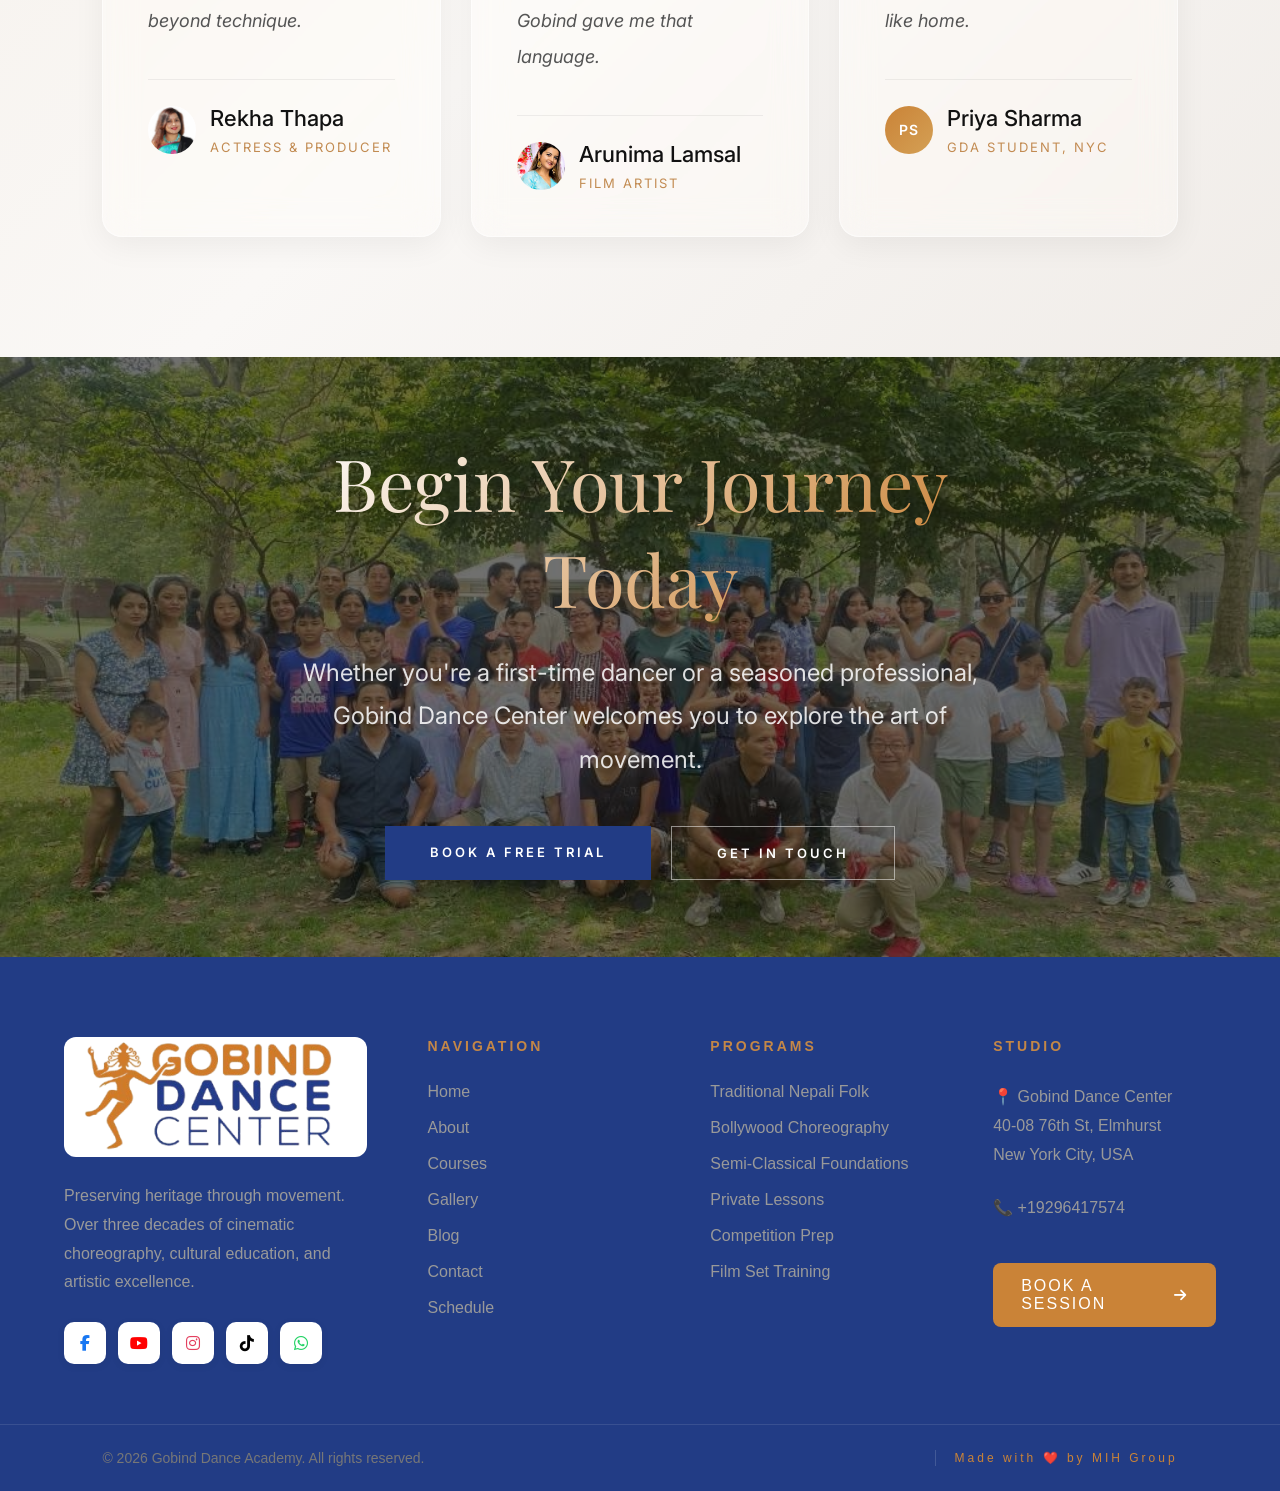
==== commit 7043277a: "Changed the footer section by adding made with love by mih group" ====
--- a/index.html
+++ b/index.html
@@ -373,7 +373,7 @@
 
     <div class="footer-bottom">
         <p>© 2026 Gobind Dance Academy. All rights reserved.</p>
-        <p class="footer-tm">Made by <a href="https://mihgroup.com.np/" target="_blank" rel="noopener">MIH Group</a></p>
+        <p class="footer-tm"><a href="https://mihgroup.com.np/" target="_blank" rel="noopener">Made with ❤️ by MIH Group</a></p>
     </div>
 </footer>
 <script src="js/main.js"></script>
--- a/css/style.css
+++ b/css/style.css
@@ -1192,11 +1192,6 @@
 .footer-tm a {
     color: inherit;
     text-decoration: none;
-    transition: color 0.3s ease;
-}
-
-.footer-tm a:hover {
-    color: #fff;
 }
 
 .footer-tm::before {
@@ -1566,7 +1561,7 @@
     border-radius: 24px;
     padding: 1px;
     background: linear-gradient(135deg, rgba(202,131,55,0.15), transparent 40%, transparent 60%, rgba(202,131,55,0.08));
-    -webkit-mask: linear-gradient(#fff 0 0) content-box, linear-gradient(#fff 0 0);
+    mask: linear-gradient(#fff 0 0) content-box, linear-gradient(#fff 0 0);
     -webkit-mask-composite: xor;
     mask-composite: exclude;
     pointer-events: none;
@@ -1863,23 +1858,56 @@
 
 .filter-bar .filter-tags,
 .filter-bar .gallery-filters {
-    max-width: 700px;
+    display: flex;
+    flex-wrap: wrap;
+    gap: 8px;
+}
+
+.filter-select {
+    display: none;
+    padding: 12px 16px;
+    border: 1px solid rgba(0,0,0,0.1);
+    border-radius: 30px;
+    background: #fff;
+    font-family: 'Inter', sans-serif;
+    font-size: 13px;
+    letter-spacing: 1px;
+    color: #333;
+    cursor: pointer;
+    outline: none;
     width: 100%;
+    max-width: 300px;
+    appearance: none;
+    -webkit-appearance: none;
+    background-image: url("data:image/svg+xml,%3Csvg xmlns='http://www.w3.org/2000/svg' width='12' height='8' viewBox='0 0 12 8'%3E%3Cpath fill='%23ca8337' d='M6 8L0 0h12z'/%3E%3C/svg%3E");
+    background-repeat: no-repeat;
+    background-position: right 16px center;
+    background-size: 12px;
+}
+
+@media(max-width: 768px) {
+    .filter-bar .filter-tags,
+    .filter-bar .gallery-filters {
+        display: none !important;
+    }
+    .filter-select {
+        display: block;
+        margin: 0 auto;
+    }
 }
 
 @media(max-width: 768px) {
     .filter-bar {
-        gap: 20px;
+        gap: 16px;
         margin: 0 auto 30px;
     }
+    .filter-bar .filter-tags,
+    .filter-bar .gallery-filters {
+        justify-content: center;
+    }
 }
 
 @media(max-width: 600px) {
-    .filter-bar .filter-tags {
-        max-width: none;
-        gap: 8px;
-    }
-
     .filter-tag {
         padding: 10px 18px;
         font-size: 12px;
